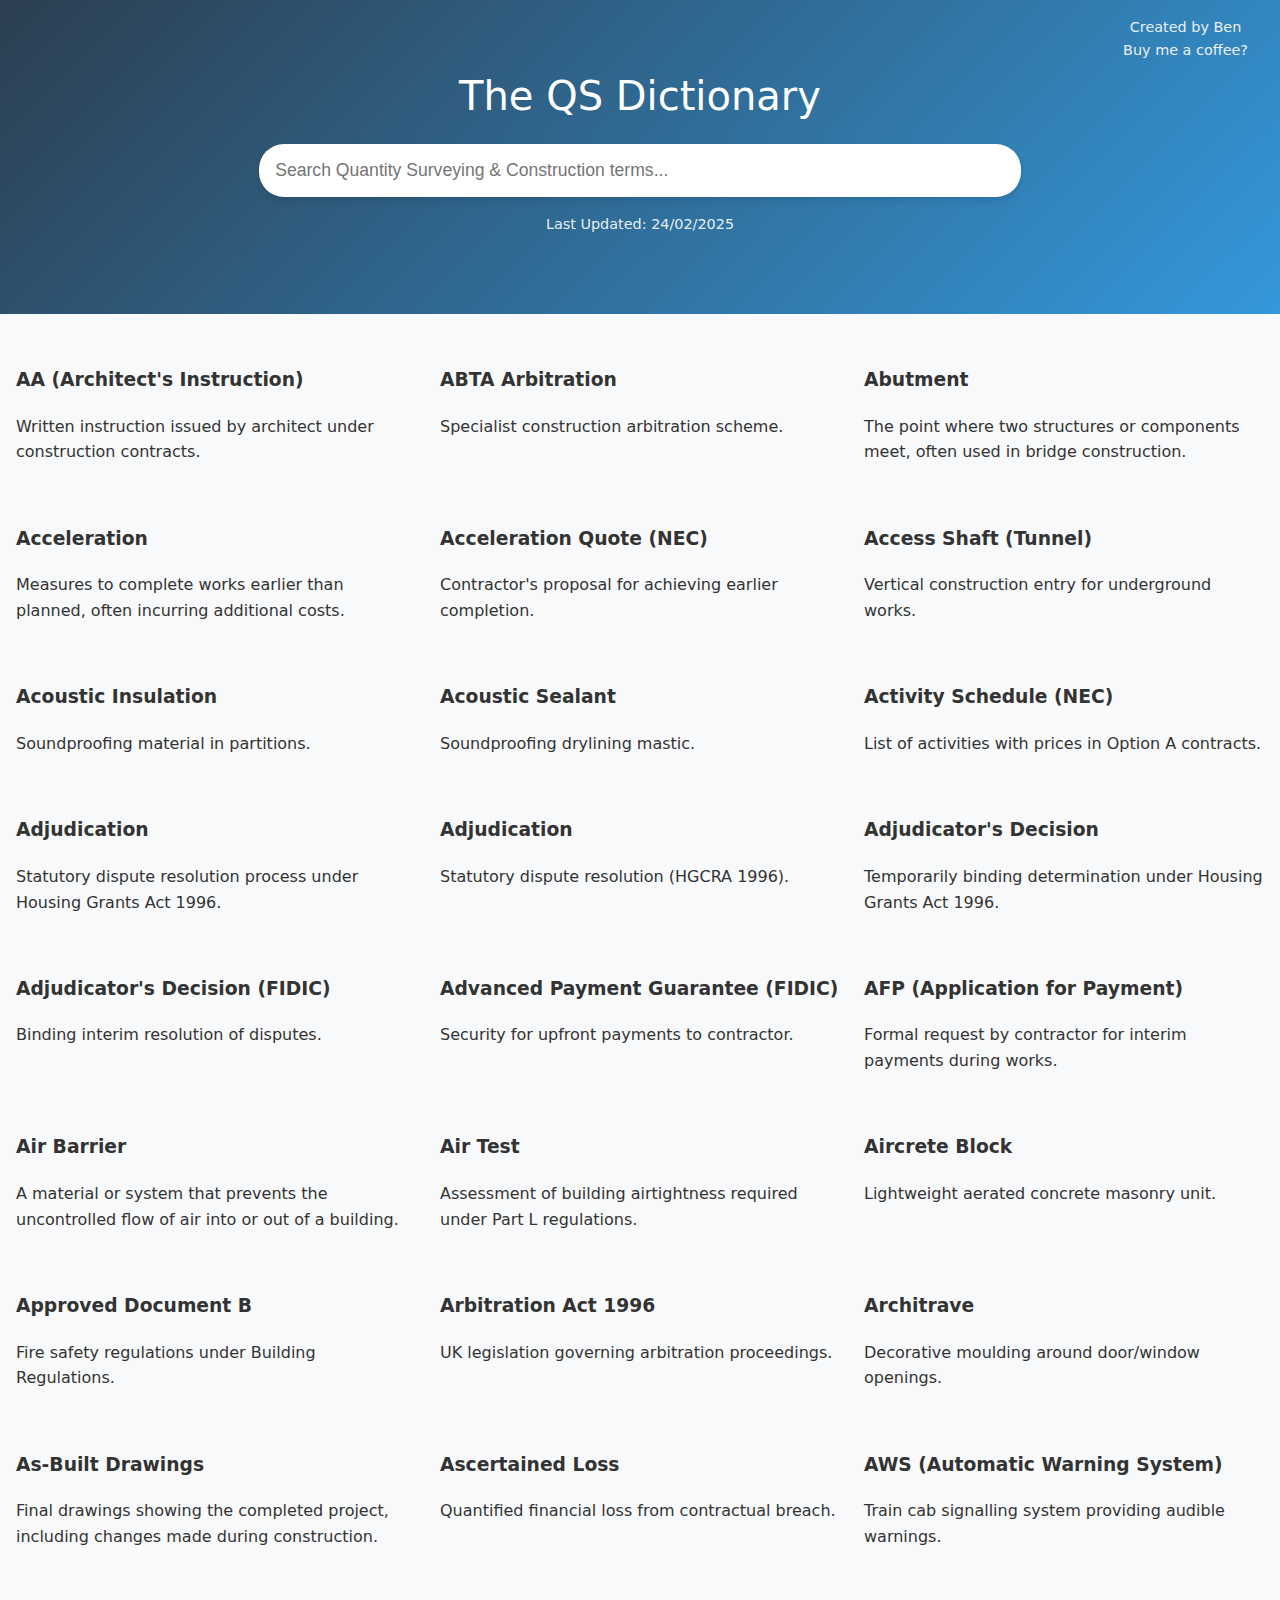
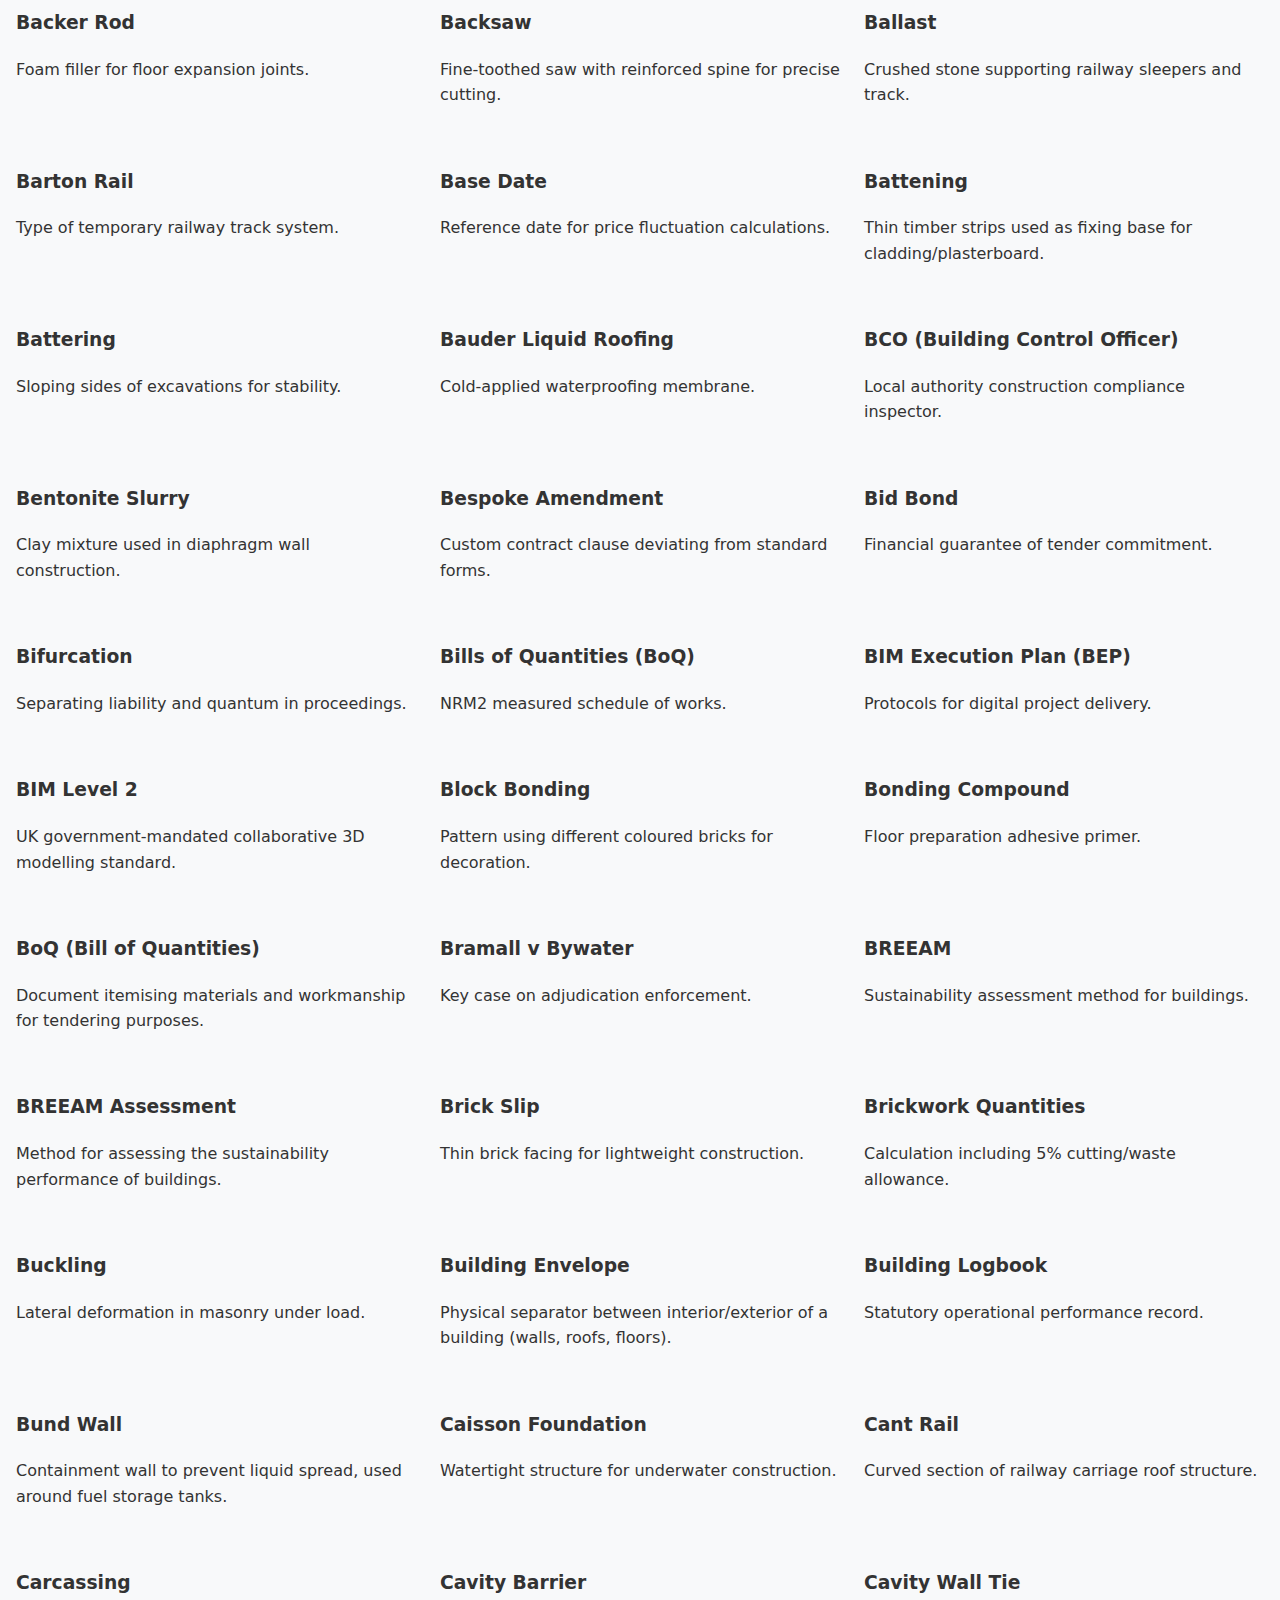
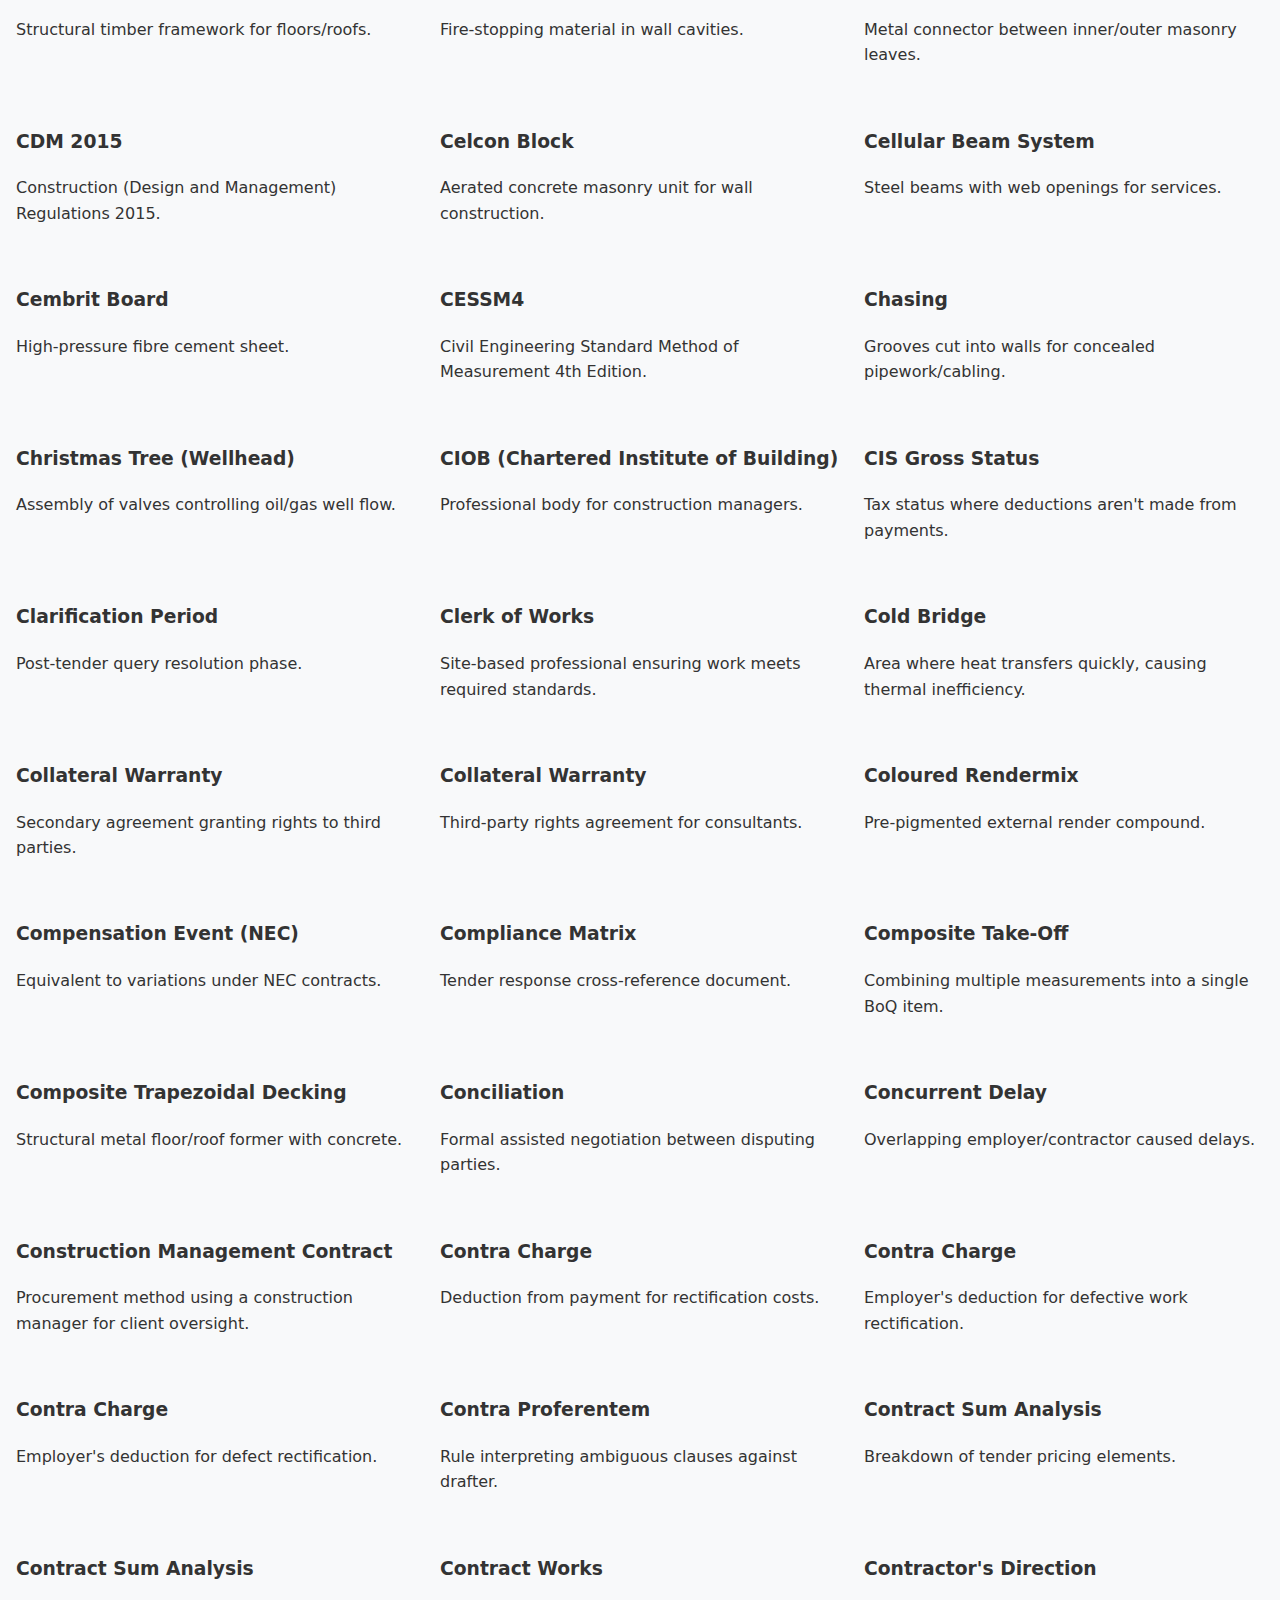
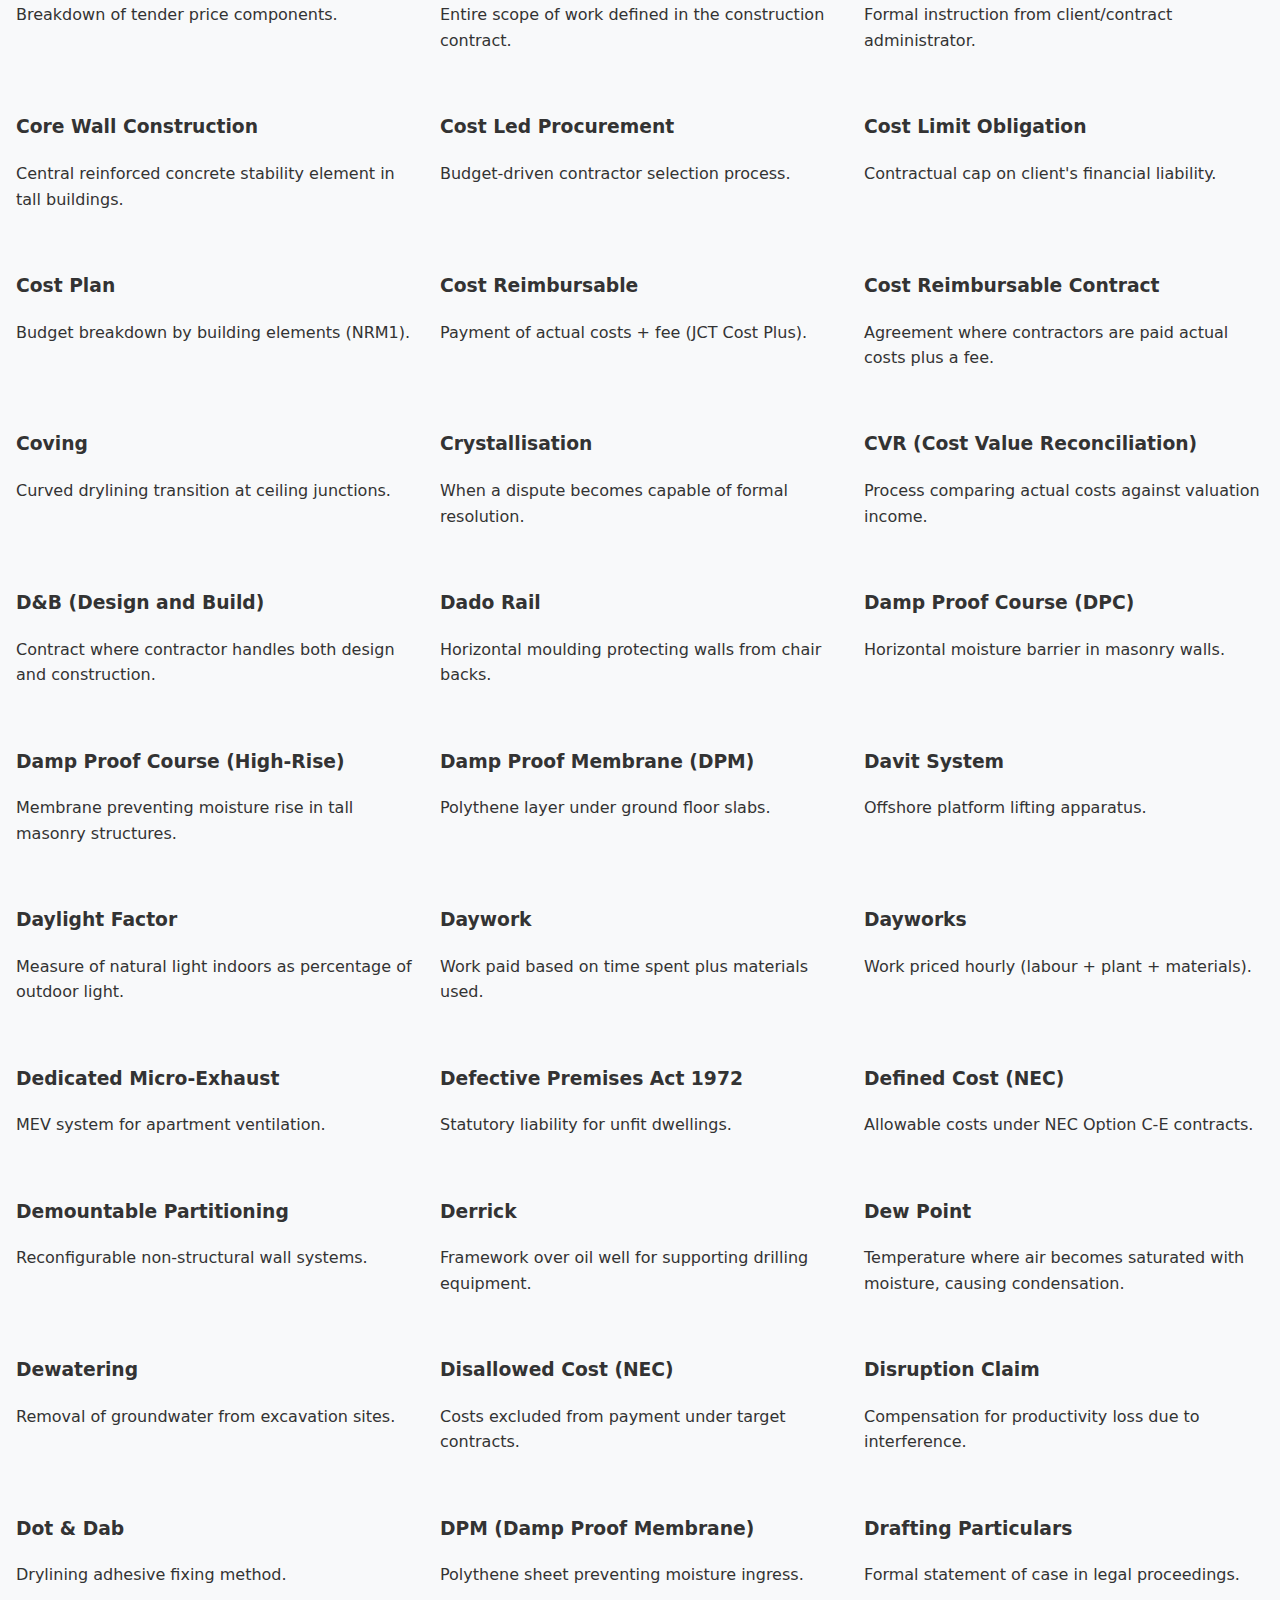
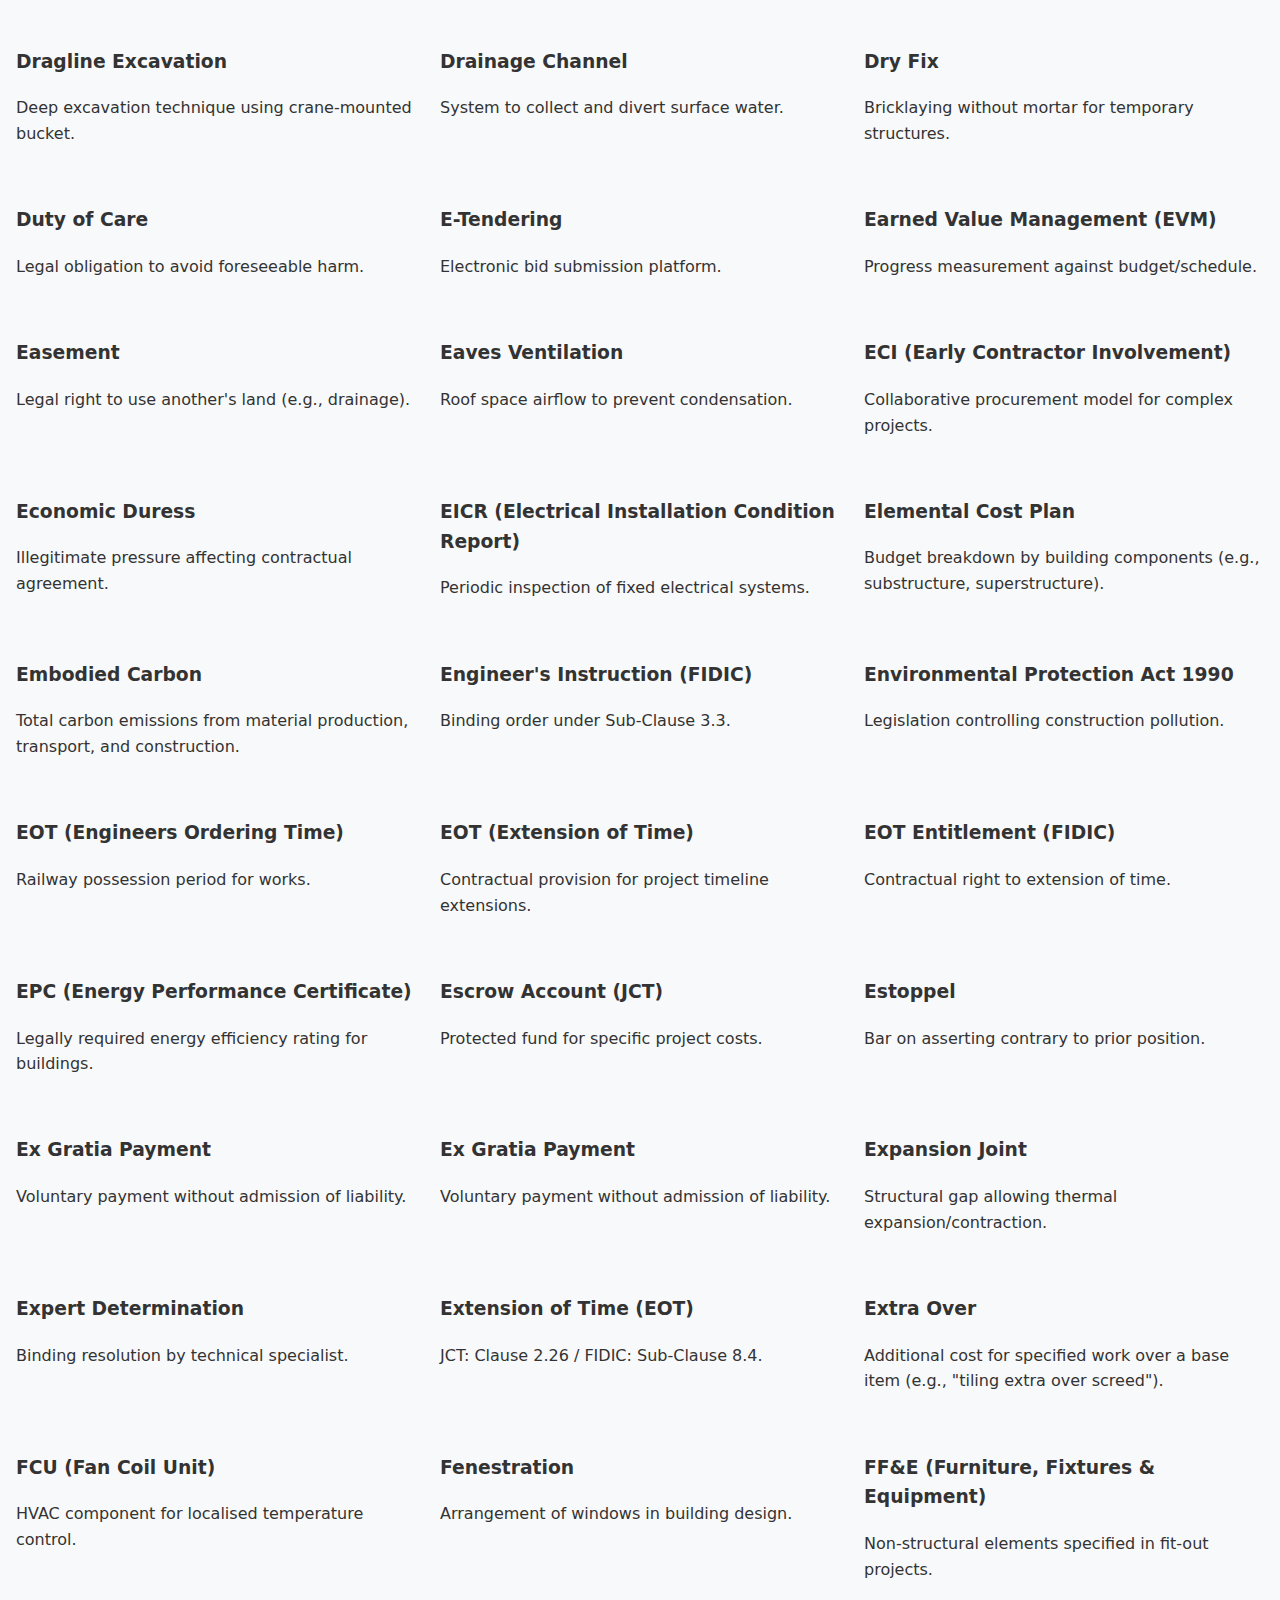
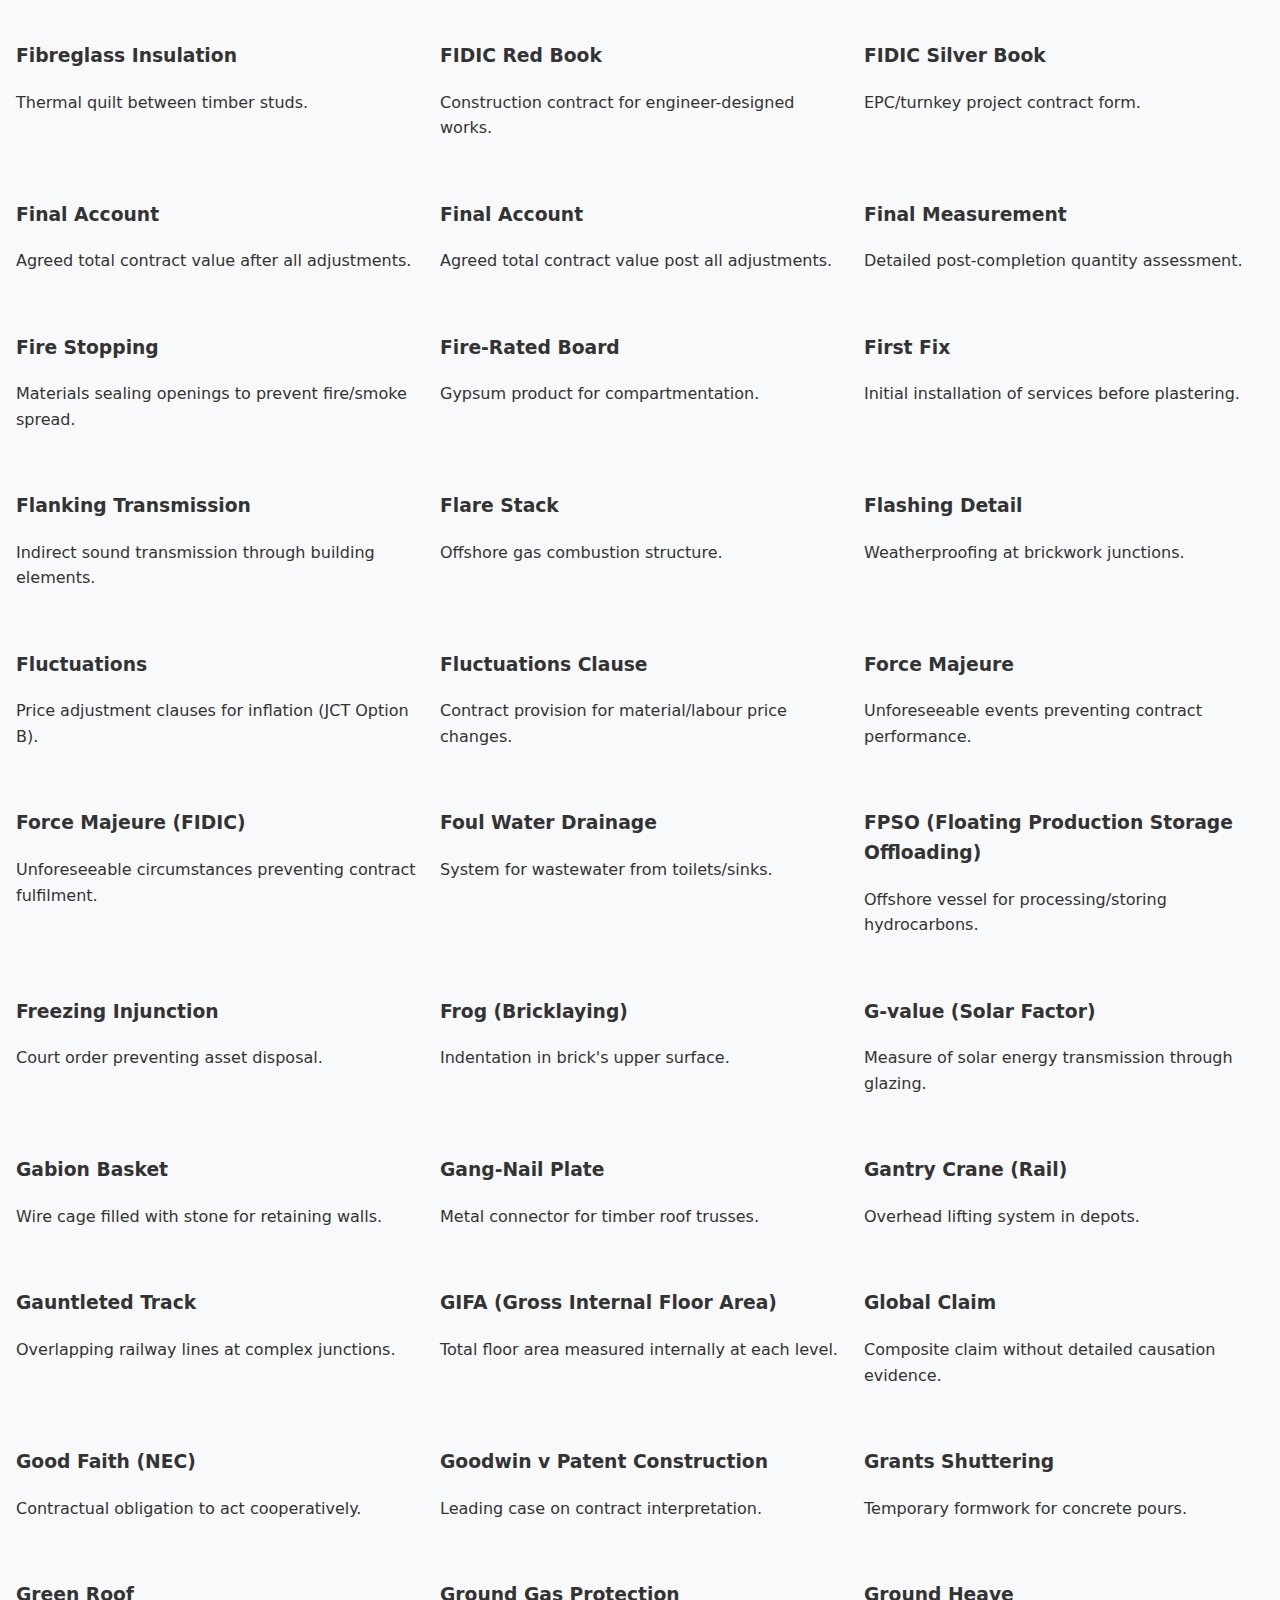
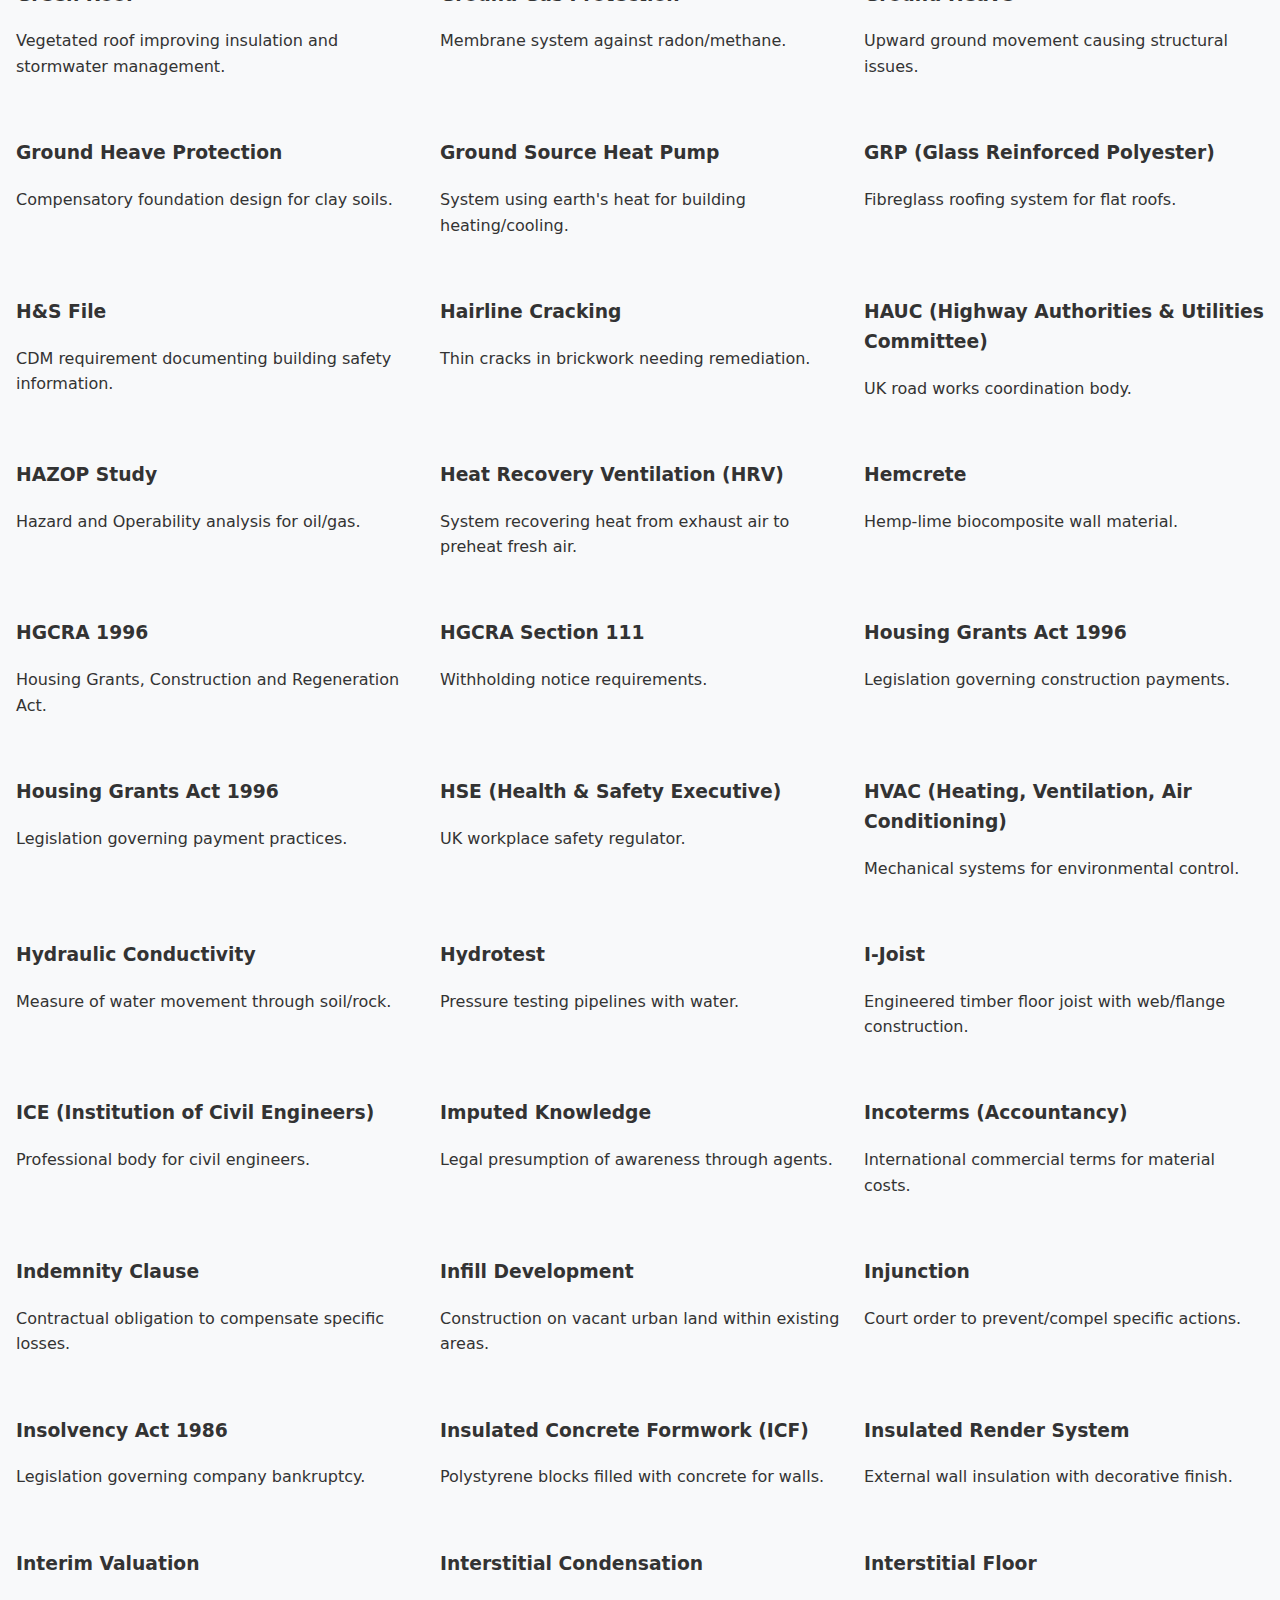
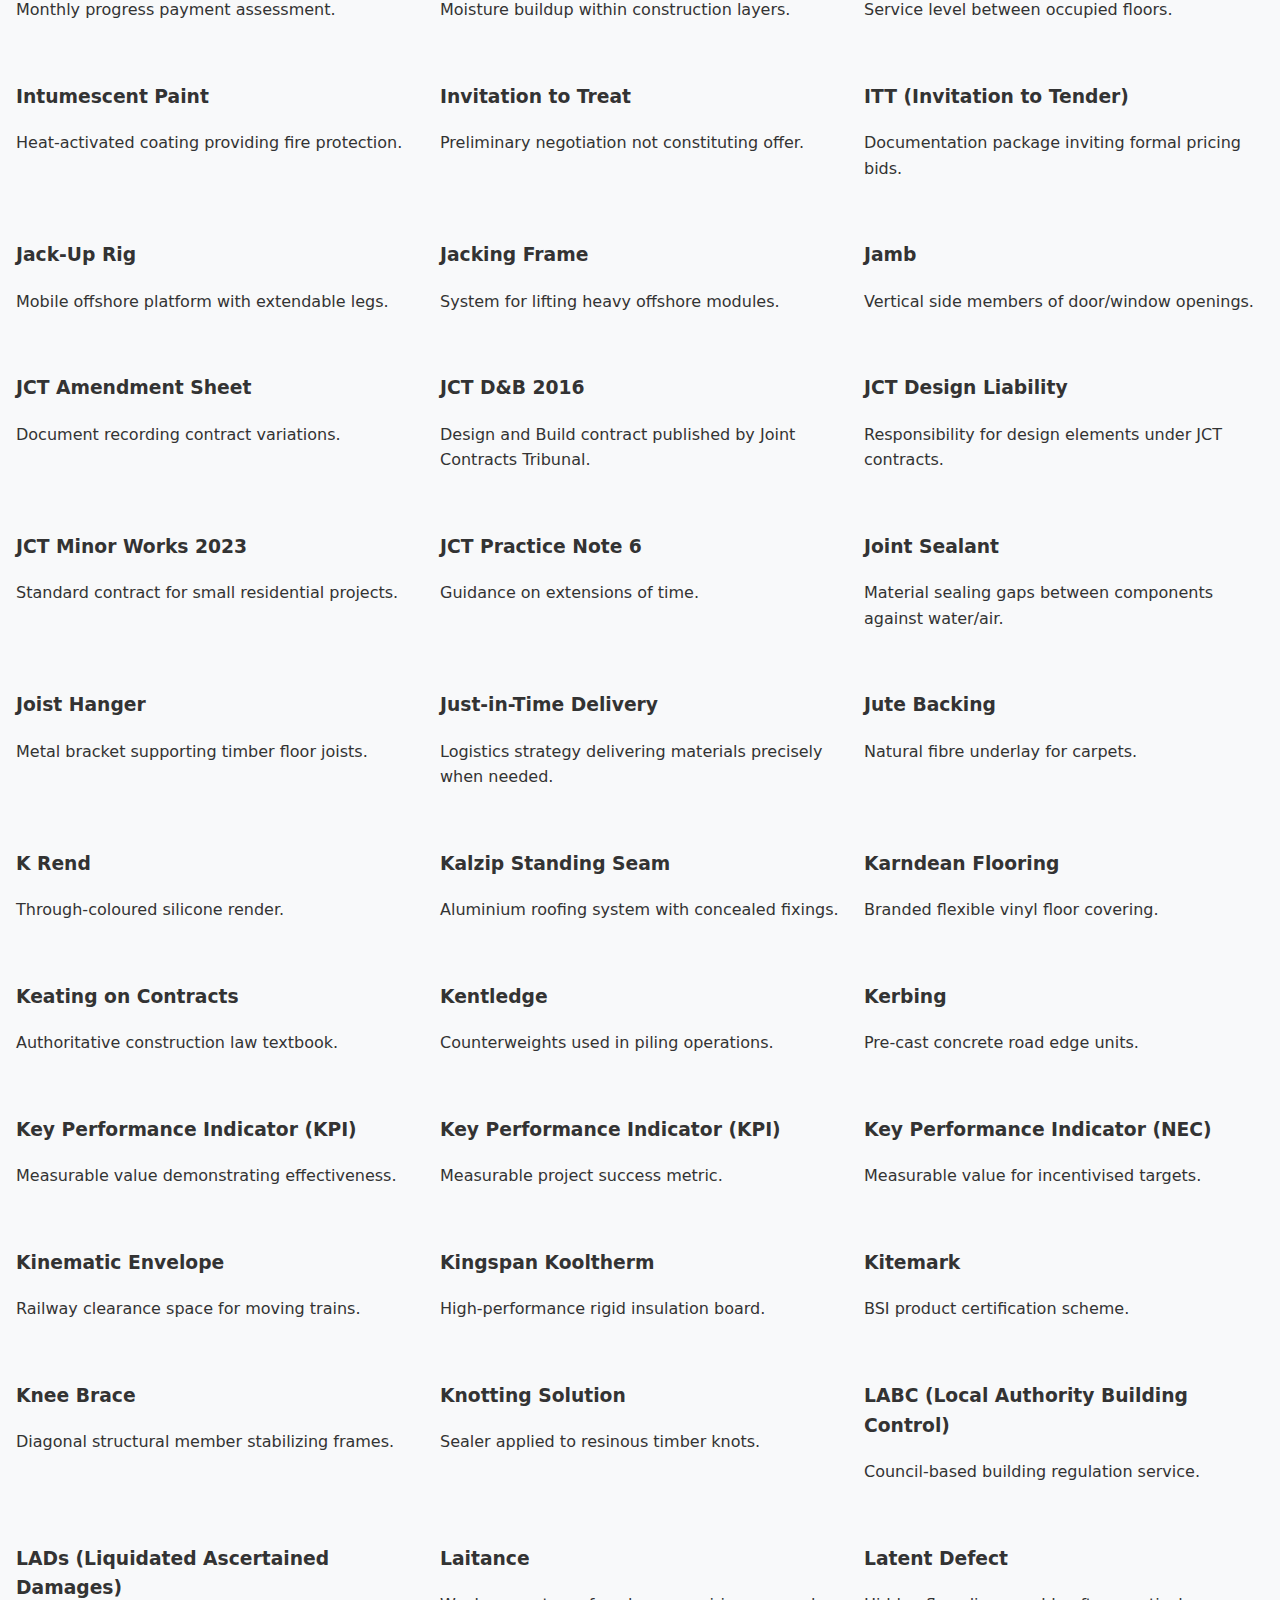
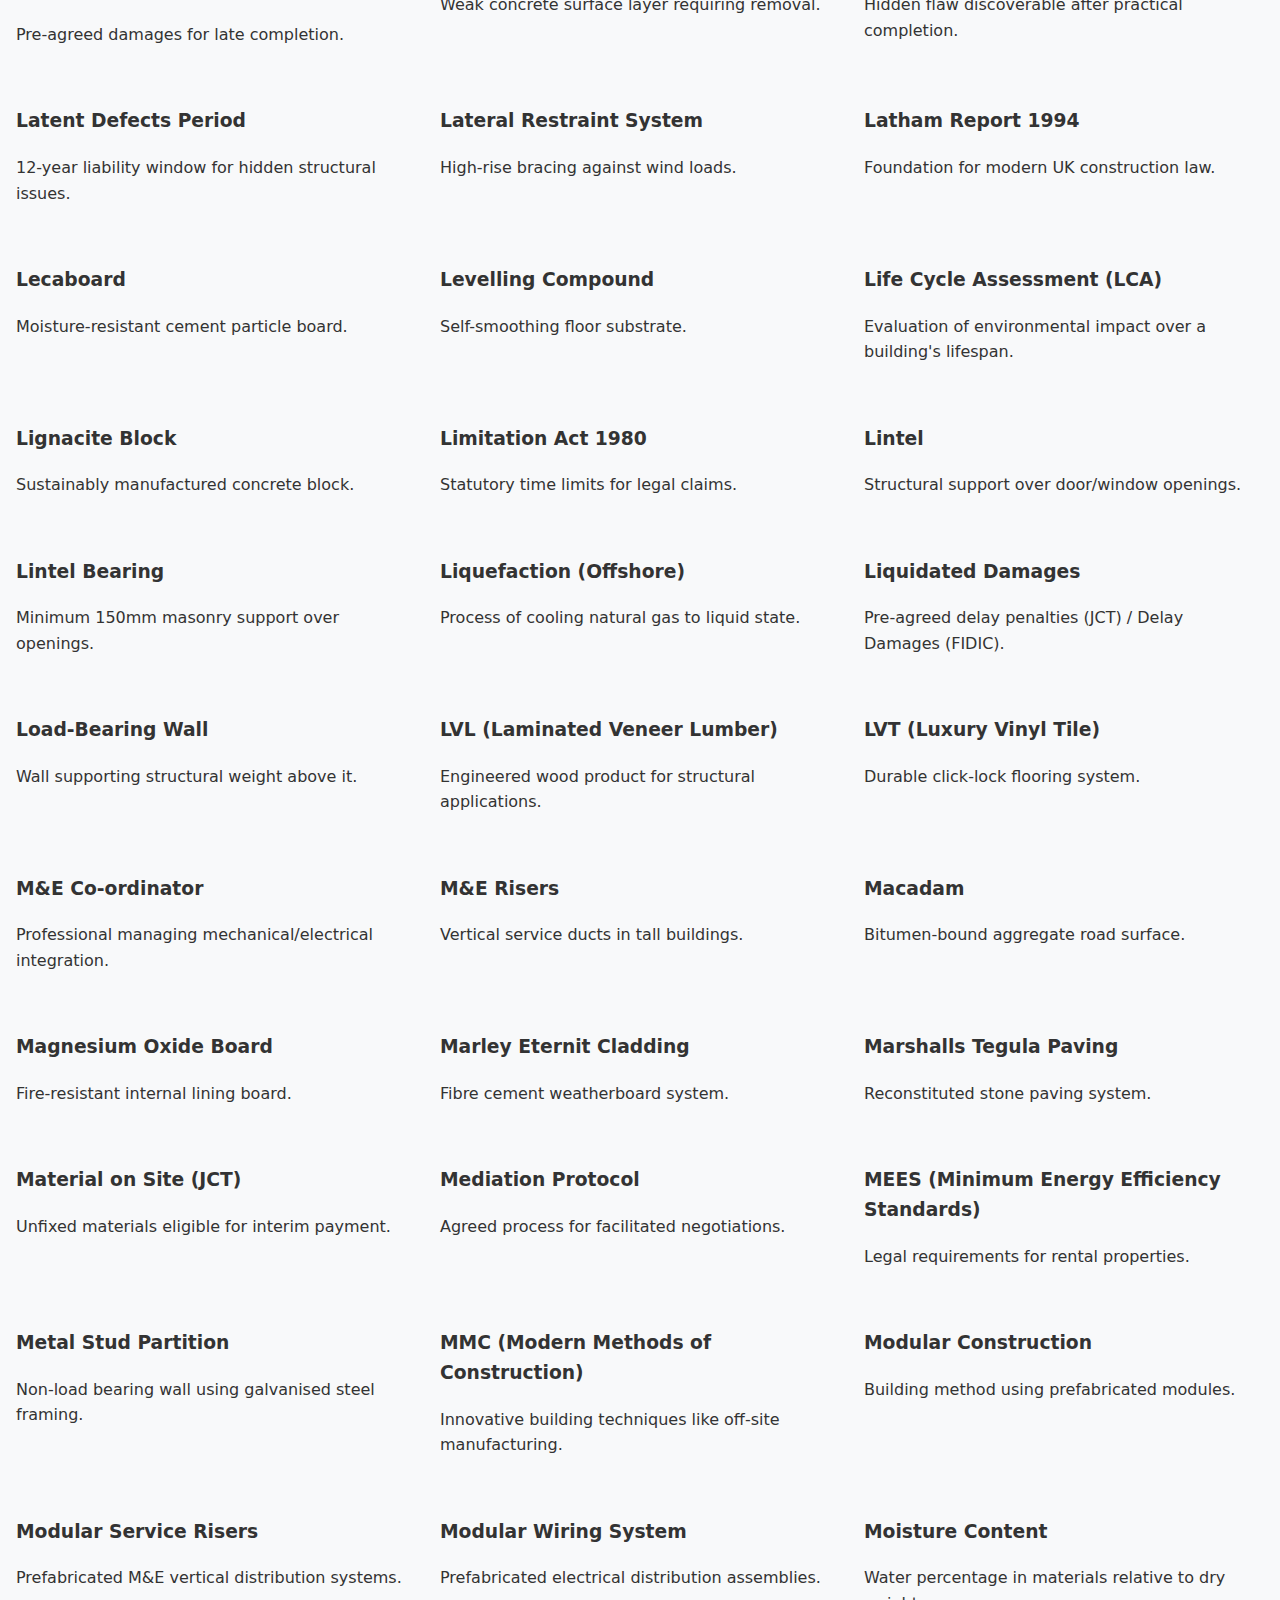
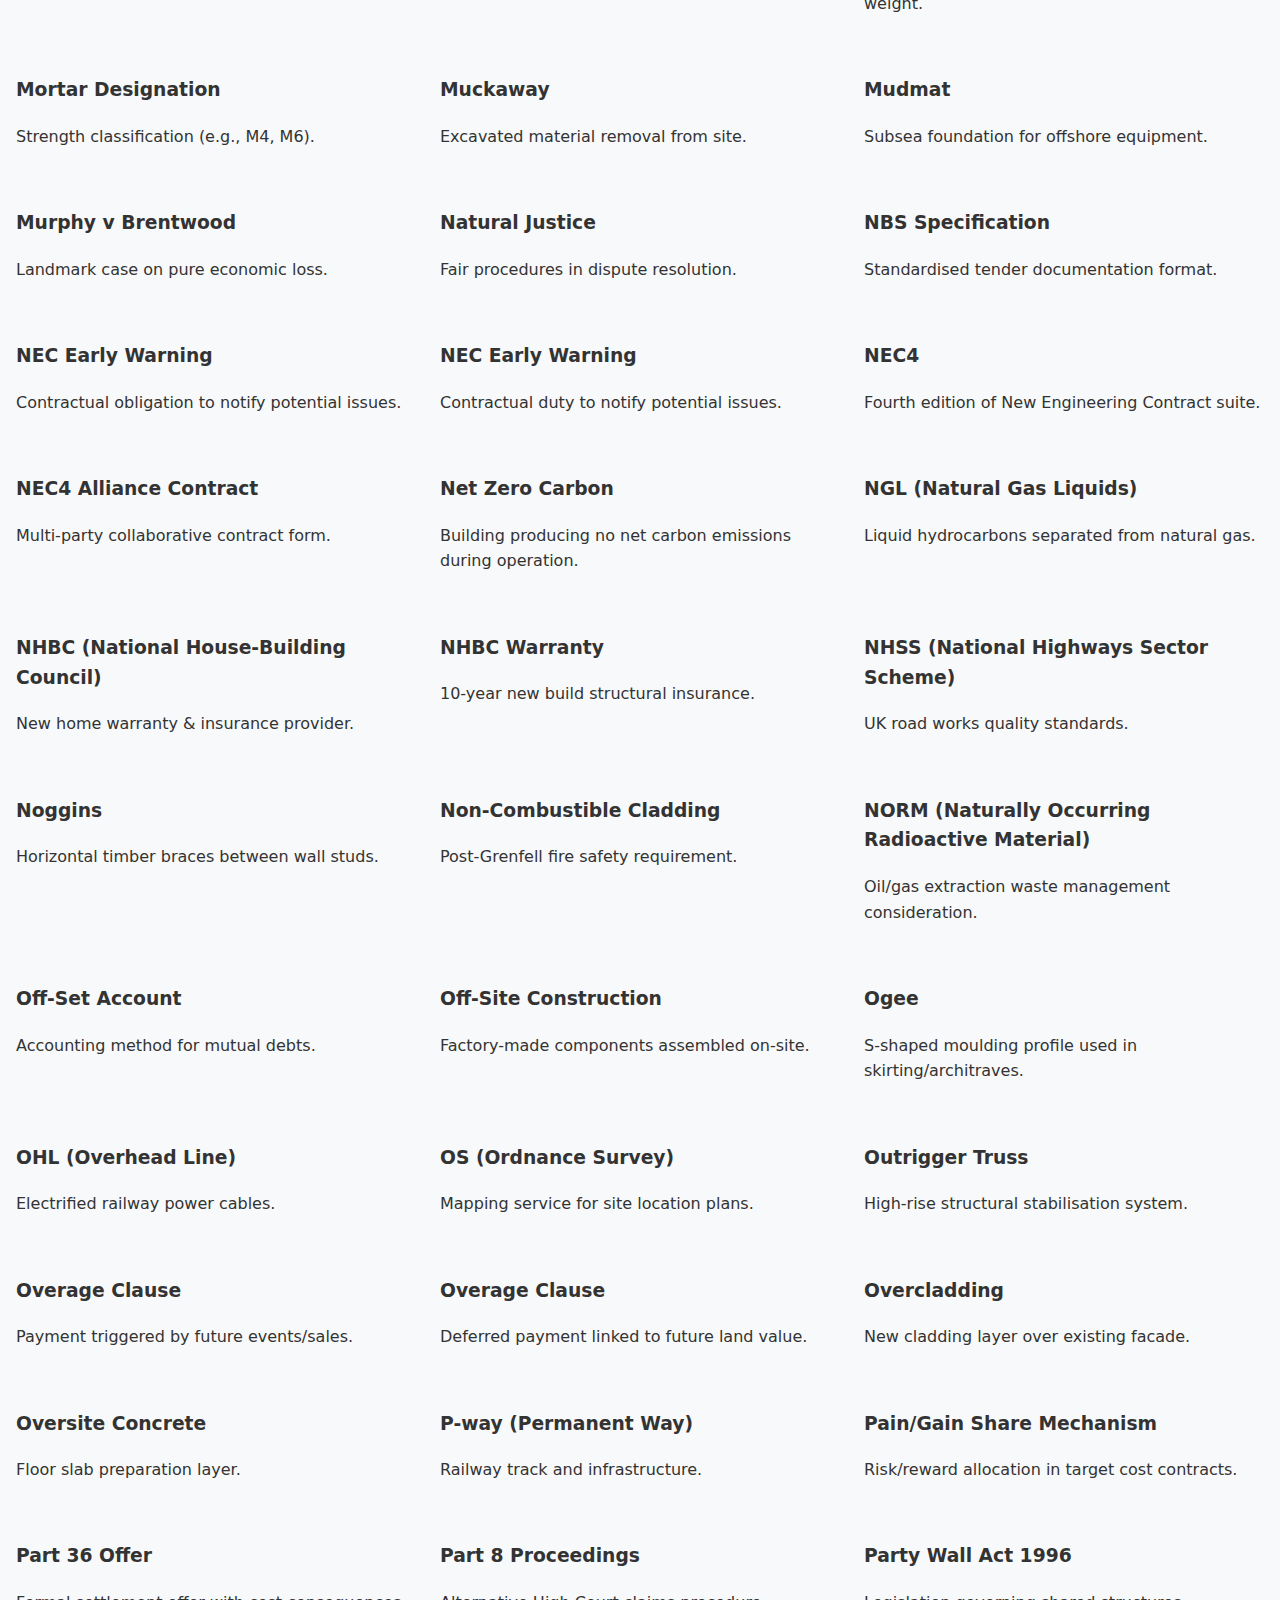
==== index.html @ 78de138d "Update index.html" ====
<!DOCTYPE html>
<html lang="en-GB">
<head>
    <meta charset="UTF-8">
    <meta name="viewport" content="width=device-width, initial-scale=1.0">
    <title>The QS Dictionary - Quantity Surveying & Construction Terms</title>
    <link rel="stylesheet" href="styles.css">
</head>
<body>
    <header>
        <h1>The QS Dictionary</h1>
        <input type="text" id="searchBox" placeholder="Search Quantity Surveying & Construction terms...">
        <p class="last-updated">Last Updated: 24/02/2025</p>
        <script data-goatcounter="https://191186.goatcounter.com/count" async src="//gc.zgo.at/count.js"></script>
        <div class="creator-note">
            Created by <a href="https://www.linkedin.com/in/bengoulding" target="_blank" rel="noopener">Ben</a><br>
            <a href="https://buymeacoffee.com/bengouldins" target="_blank" rel="noopener">Buy me a coffee?</a>
        </div>
    </header>

    <div id="terms"></div>
    <script>
        function sortTerms() {
            const grid = document.getElementById('dictionary');
            if (!grid) return;
            const terms = Array.from(grid.getElementsByClassName('term-card'));
            
            terms.sort((a, b) => {
                const aText = a.querySelector('.term').textContent.toLowerCase();
                const bText = b.querySelector('.term').textContent.toLowerCase();
                return aText.localeCompare(bText);
            });
            
            grid.innerHTML = '';
            terms.forEach(term => grid.appendChild(term));
        }

        function setupSearch() {
            document.getElementById('searchBox').addEventListener('input', function(e) {
                const searchTerm = e.target.value.toLowerCase();
                const terms = document.querySelectorAll('.term-card');

                terms.forEach(term => {
                    const text = term.textContent.toLowerCase();
                    term.style.display = text.includes(searchTerm) ? 'block' : 'none';
                });

                sortTerms();
            });
        }

        fetch('terms.html')
            .then(response => response.text())
            .then(data => {
                document.getElementById('terms').innerHTML = data;
                sortTerms();
                setupSearch();
            })
            .catch(error => console.error('Error loading terms:', error));
    </script>    
</body>
</html>
---- styles.css ----
:root {
            --primary: #2c3e50;
            --secondary: #3498db;
            --light: #ecf0f1;
        }

                .creator-note {
            position: absolute;
            top: 1rem;
            right: 2rem;
            color: rgba(255,255,255,0.9);
            font-size: 0.9rem;
            font-weight: 300;
        }
        
        .creator-note a {
            color: var(--light);
            text-decoration: none;
            transition: opacity 0.3s ease;
        }
        
        .creator-note a:hover {
            opacity: 0.8;
            text-decoration: underline;
        }

                .last-updated {
            text-align: center;
            color: rgba(255,255,255,0.9);
            font-size: 0.9rem;
            font-weight: 300;
            margin-top: 1rem;
        }
        
        /* Add position: relative to the header */
        header {
            position: relative;
            /* existing styles remain */
        }
        
        /* Optional: Mobile adjustment */
        @media (max-width: 768px) {
            .creator-note {
                right: 1rem;
                font-size: 0.8rem;
                top: 0.5rem;
            }
        }

        body {
            font-family: 'Segoe UI', system-ui, sans-serif;
            line-height: 1.6;
            margin: 0;
            padding: 0;
            background-color: #f8f9fa;
            color: #333;
        }

        .container {
            max-width: 1200px;
            margin: 0 auto;
            padding: 2rem;
        }

        header {
            background: linear-gradient(135deg, var(--primary), var(--secondary));
            color: white;
            padding: 4rem 2rem;
            margin-bottom: 2rem;
            text-align: center;
        }

        h1 {
            font-weight: 300;
            font-size: 2.5rem;
            margin: 0 0 1rem 0;
        }

        #searchBox {
            width: 60%;
            padding: 1rem;
            border: none;
            border-radius: 25px;
            box-shadow: 0 4px 6px rgba(0,0,0,0.1);
            font-size: 1.1rem;
            margin: 0 auto;
            display: block;
        }

        .dictionary-grid {
            display: grid;
            grid-template-columns: repeat(auto-fill, minmax(300px, 1fr));
            gap: 1.5rem;
            margin-top: 2rem;
            padding-left: 1rem;
            padding-right: 1rem;
        }

            @media (max-width: 768px) {
                .dictionary-grid {
                    padding-left: 0.5rem;
                    padding-right: 0.5rem;
                }

        .term-card {
            background: white;
            border-radius: 10px;
            padding: 1.5rem;
            box-shadow: 0 2px 4px rgba(0,0,0,0.05);
            transition: transform 0.2s;
        }

        .term-card:hover {
            transform: translateY(-3px);
        }

        .term {
            color: var(--secondary);
            font-weight: 600;
            margin: 0 0 0.5rem 0;
        }

        .definition {
            font-size: 0.95rem;
            color: #666;
            margin: 0;
        }

        @media (max-width: 768px) {
            #searchBox {
                width: 90%;
            }
            
            .container {
                padding: 1rem;
            }
        }
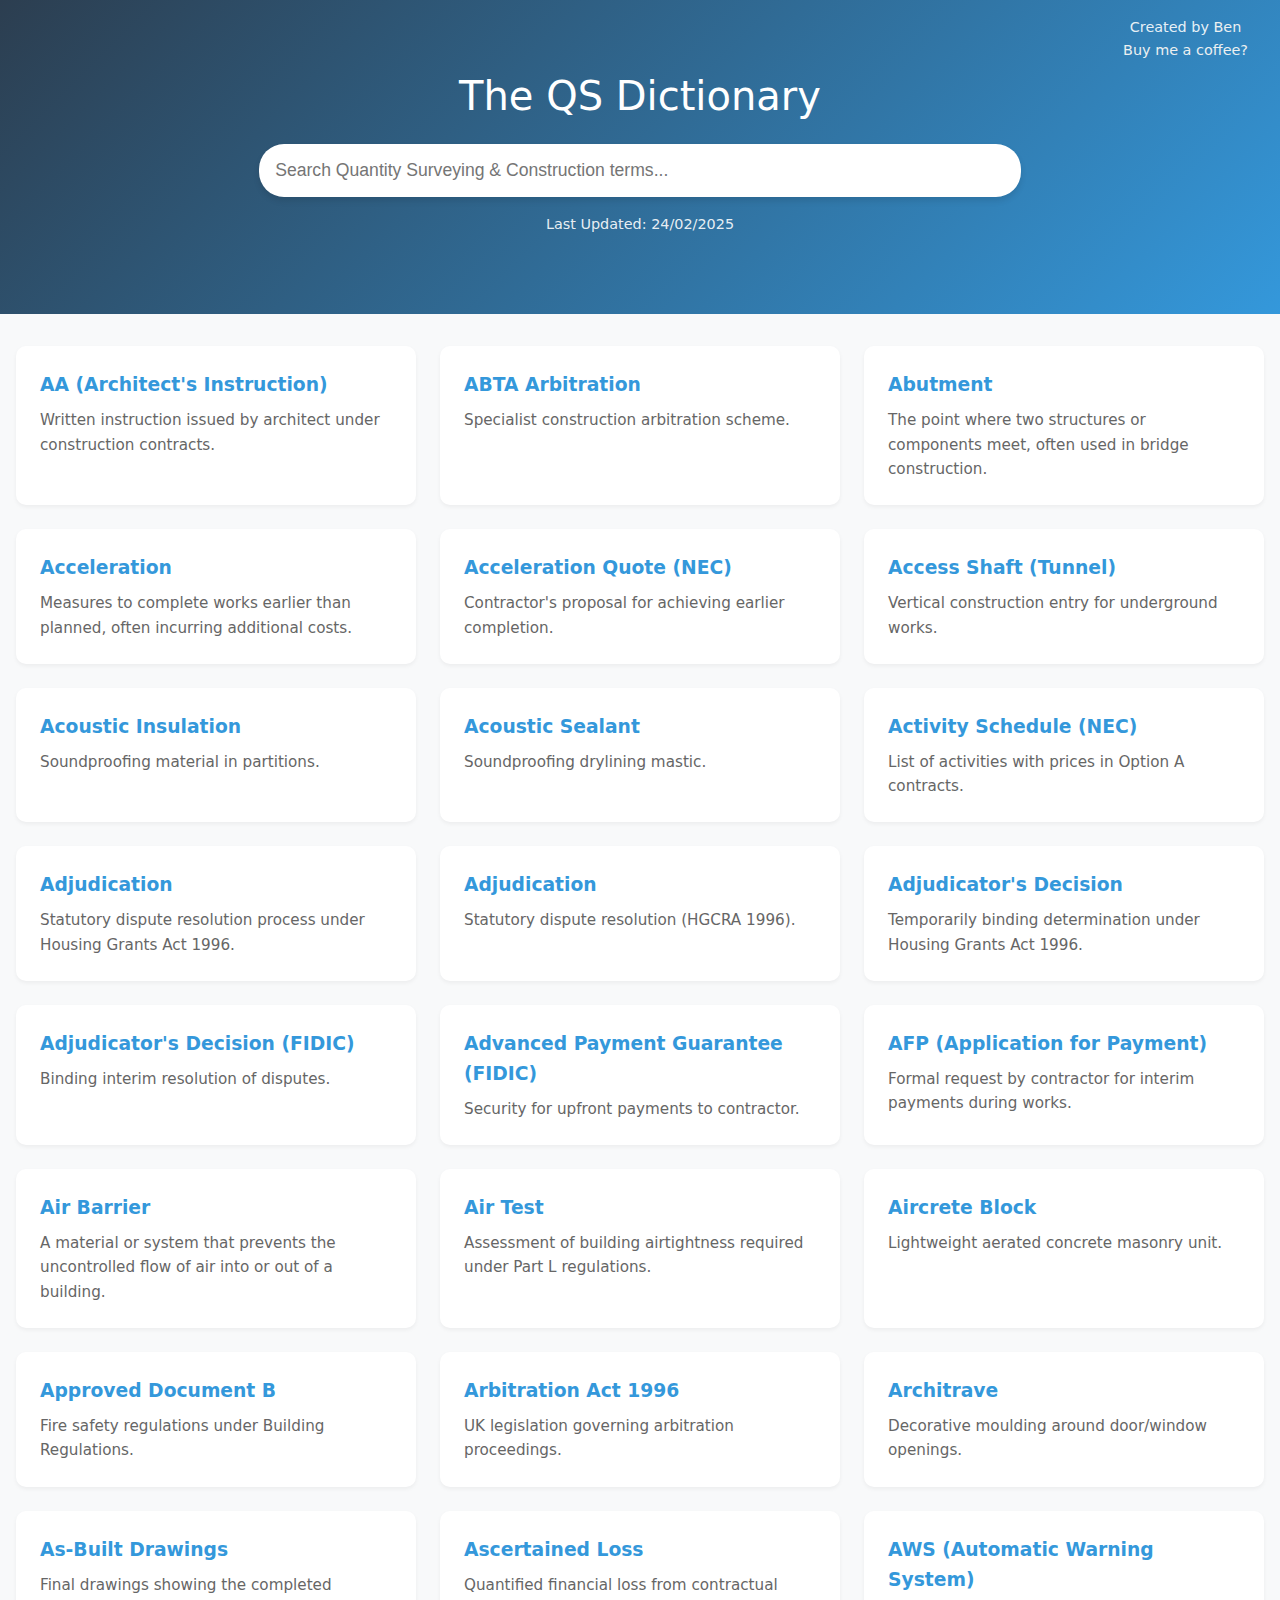
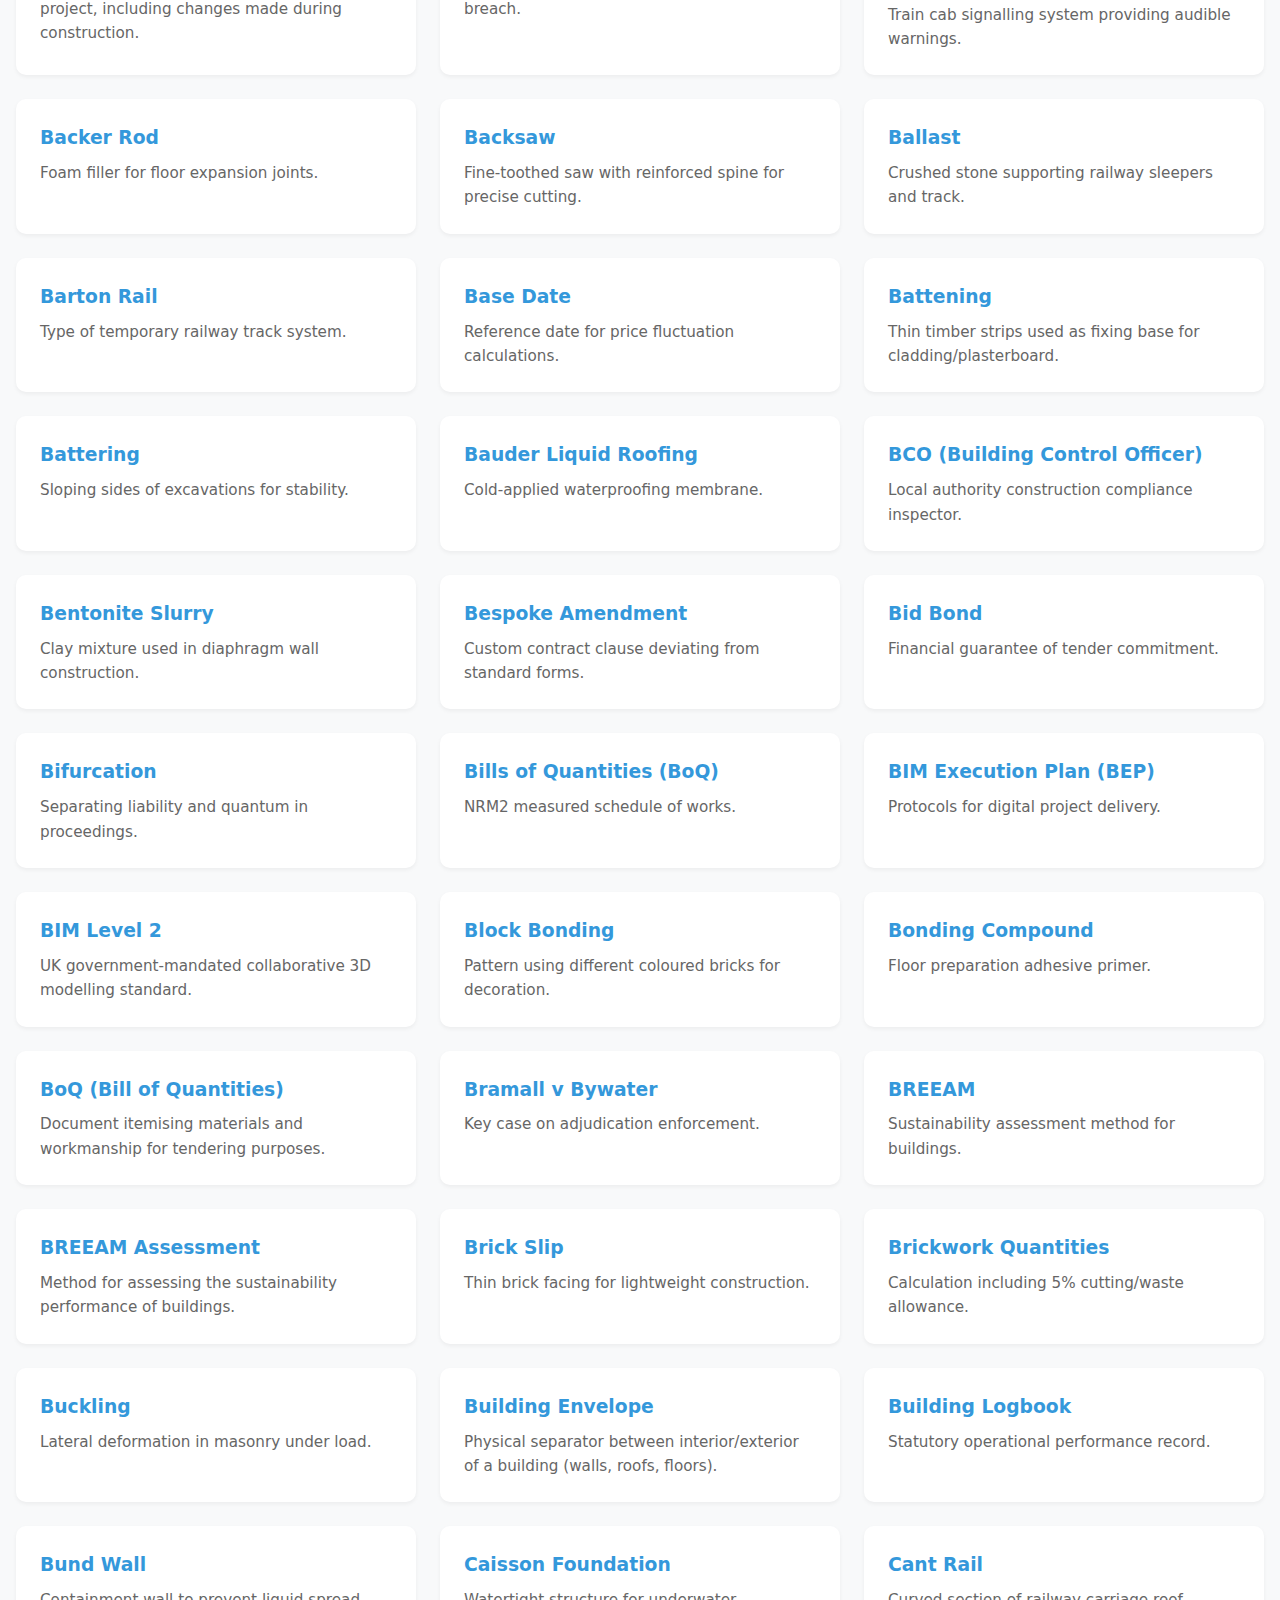
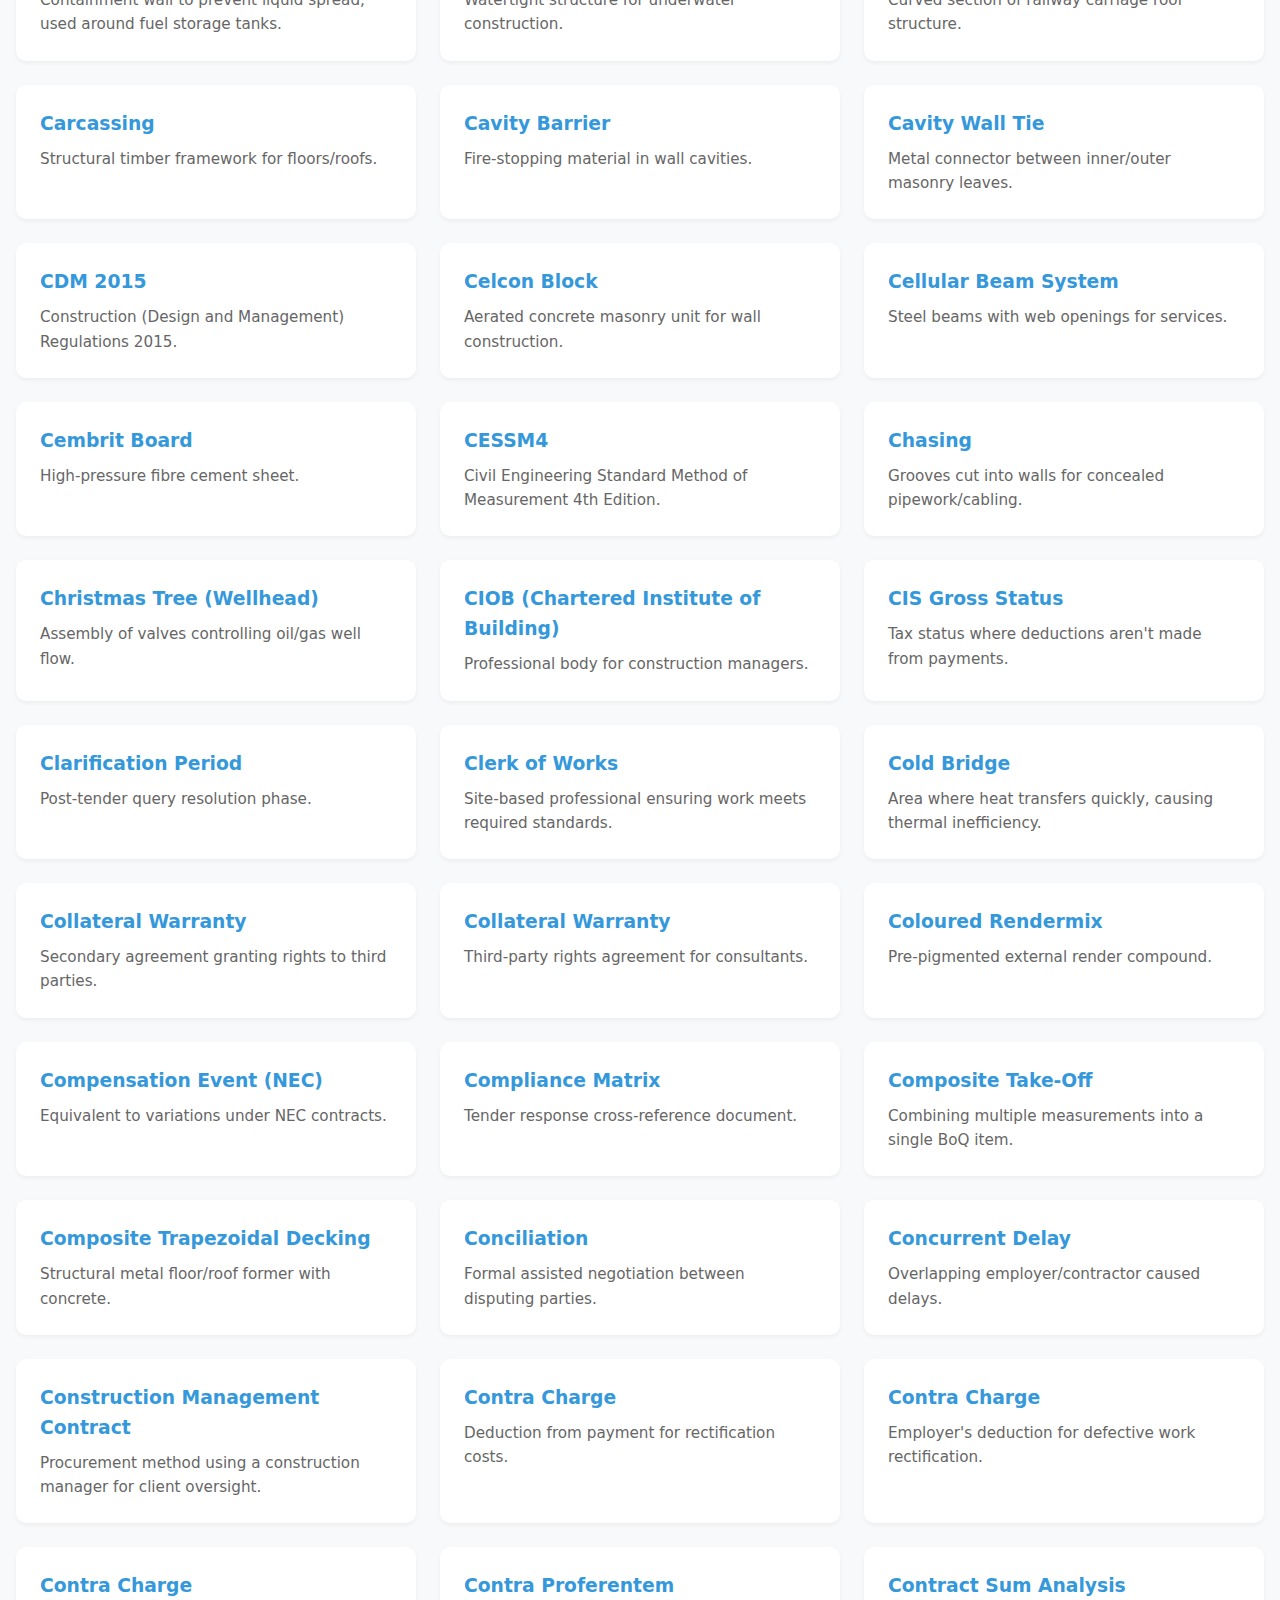
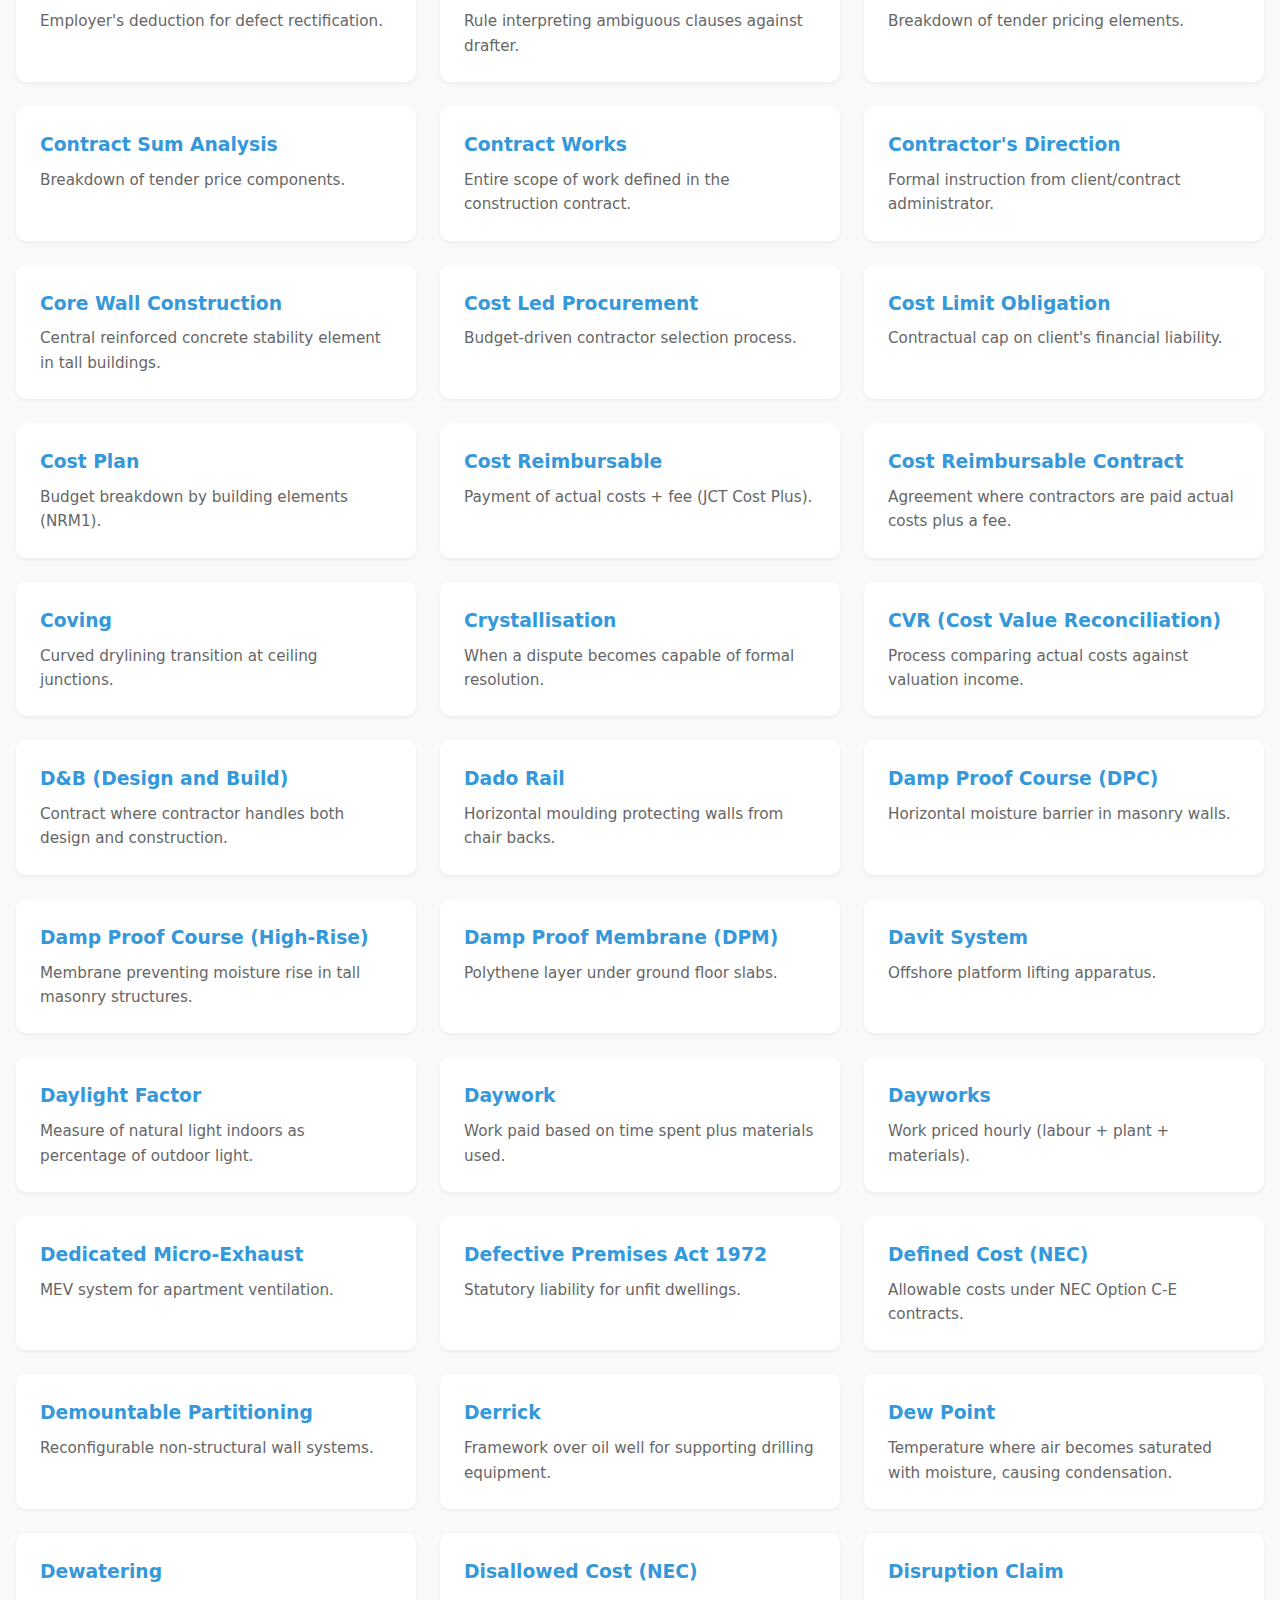
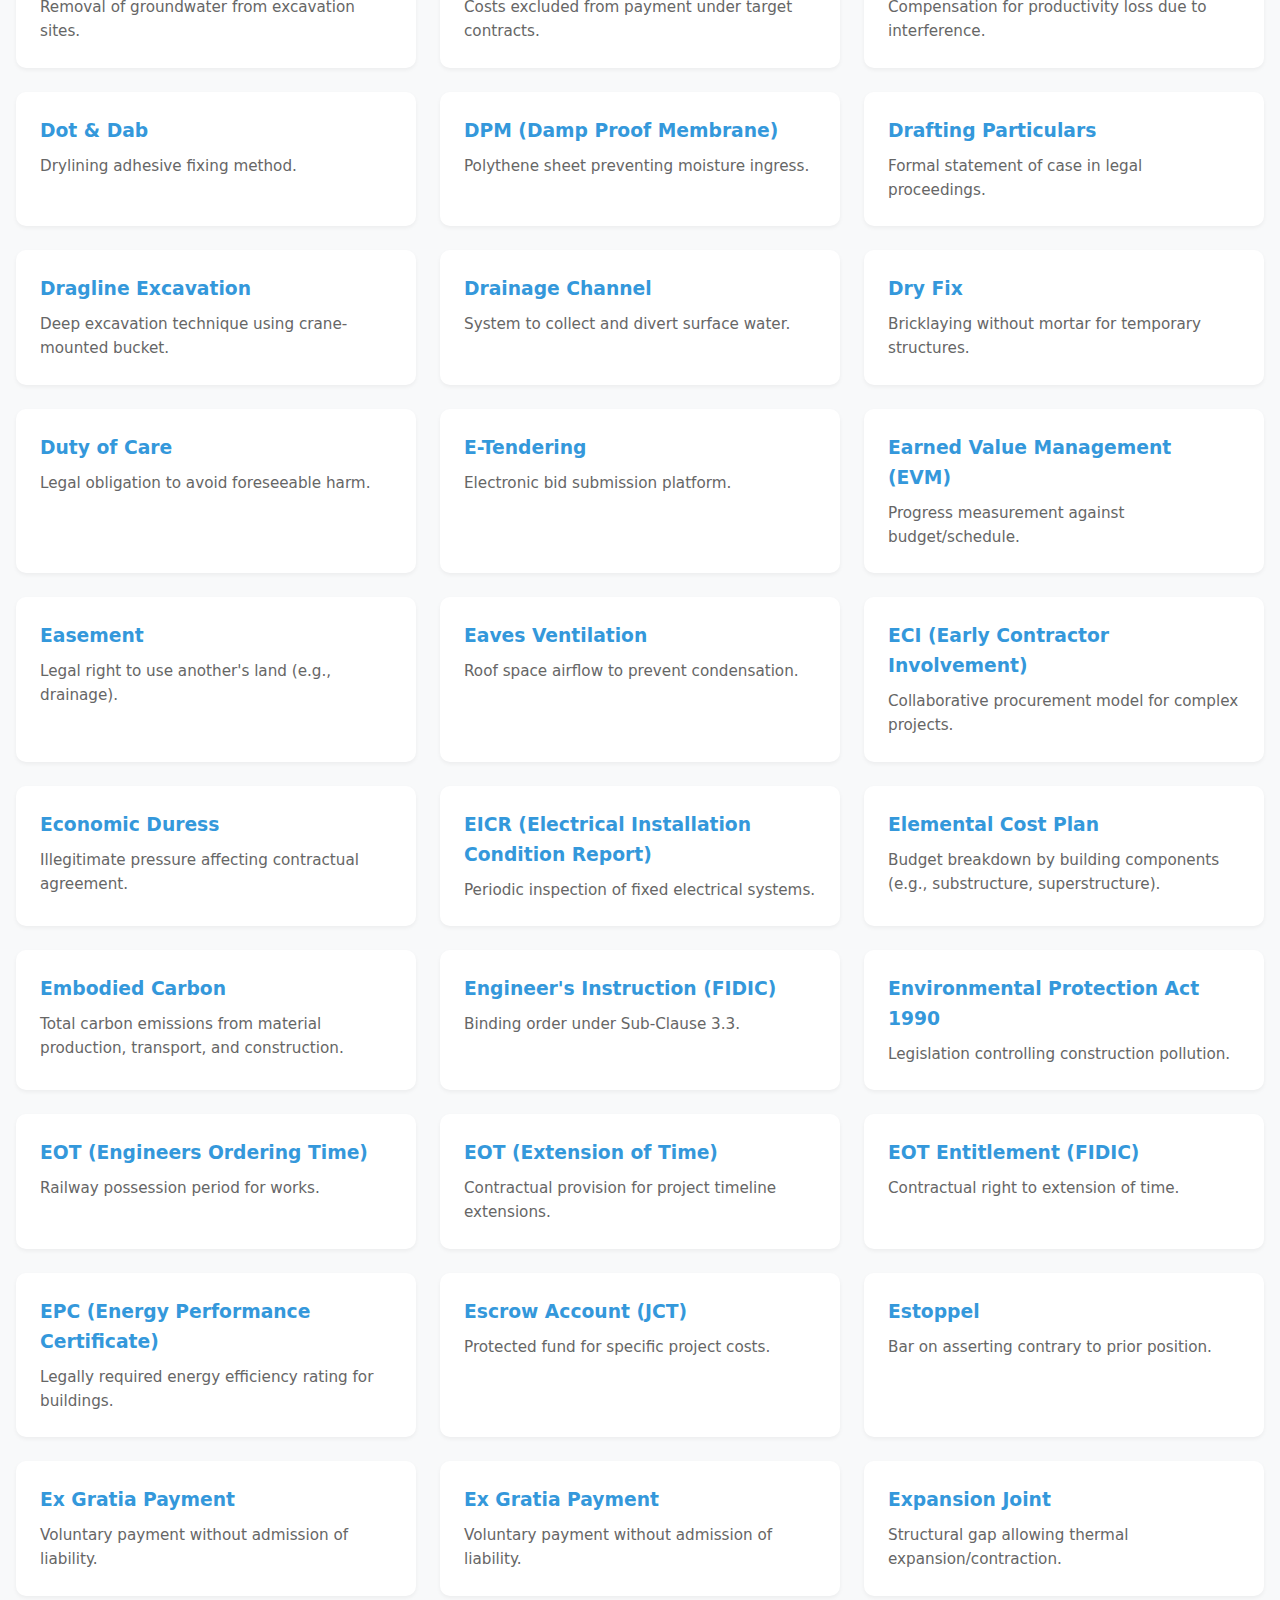
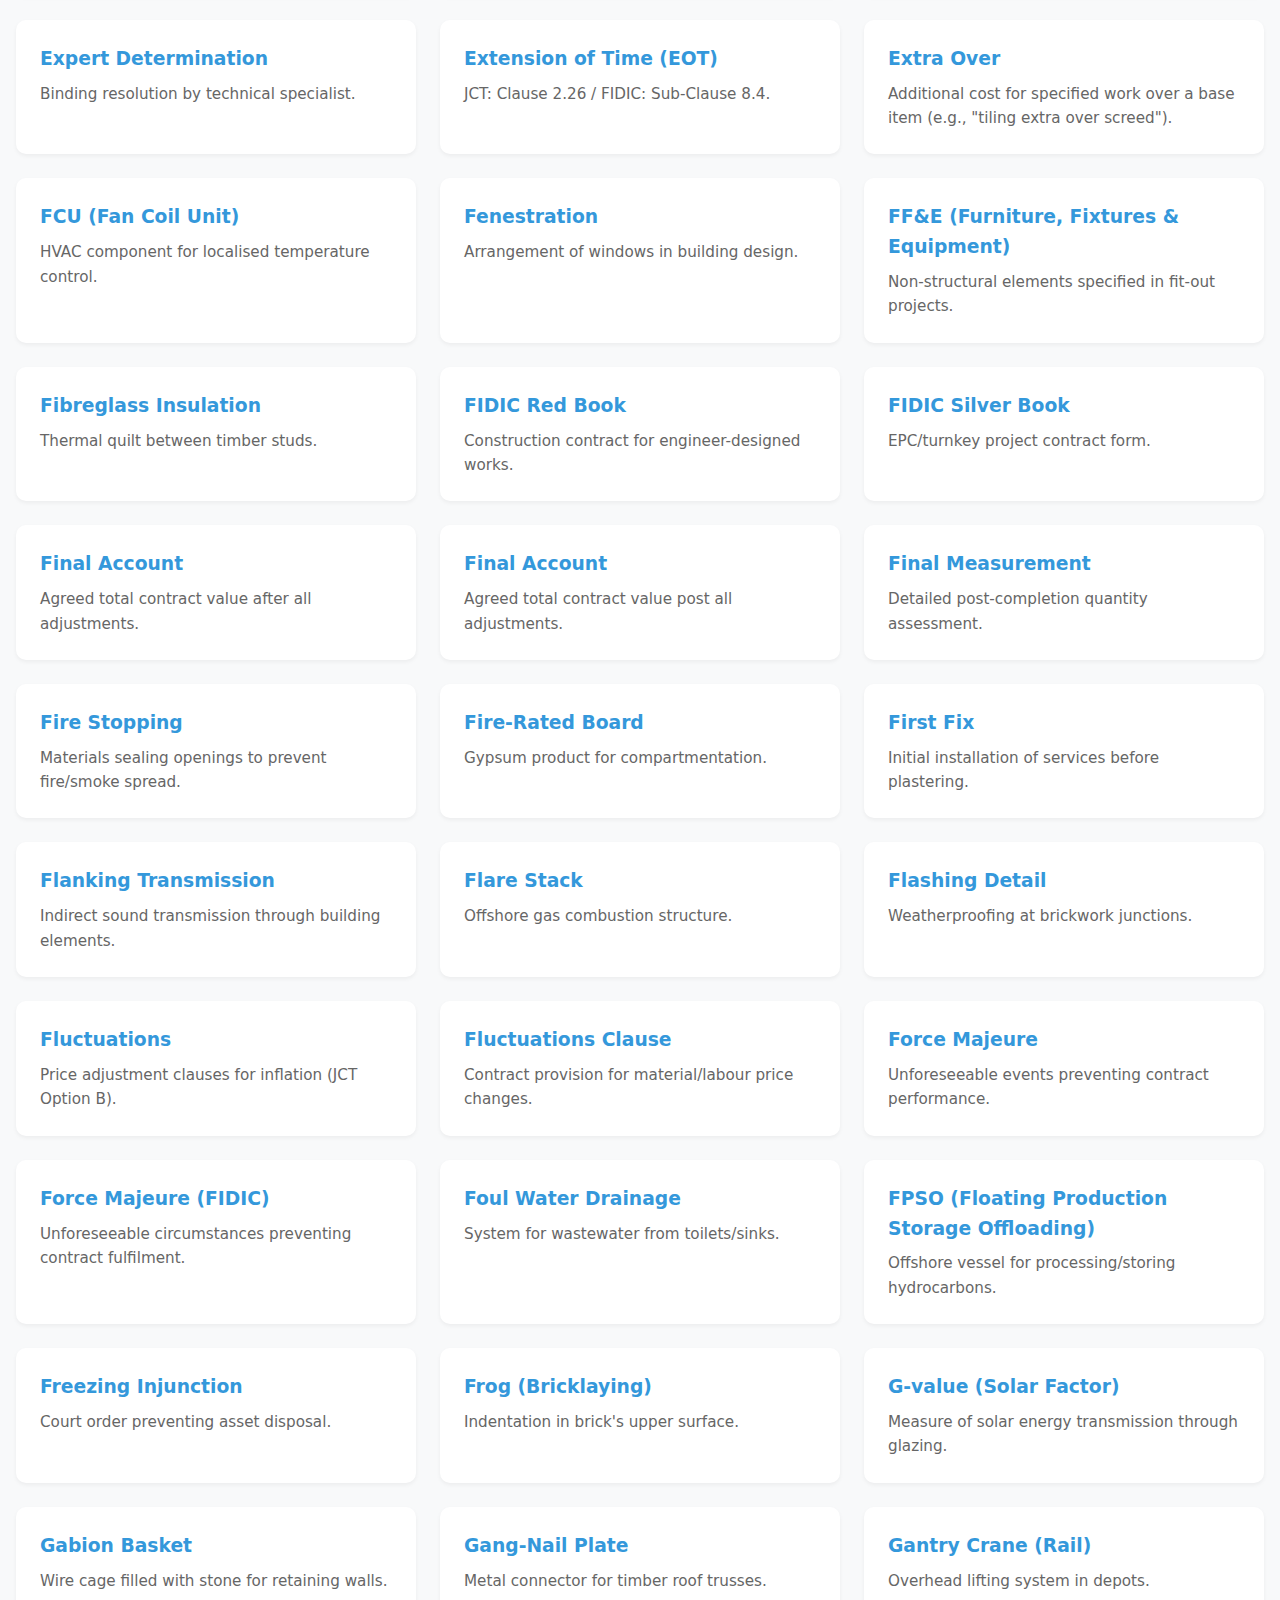
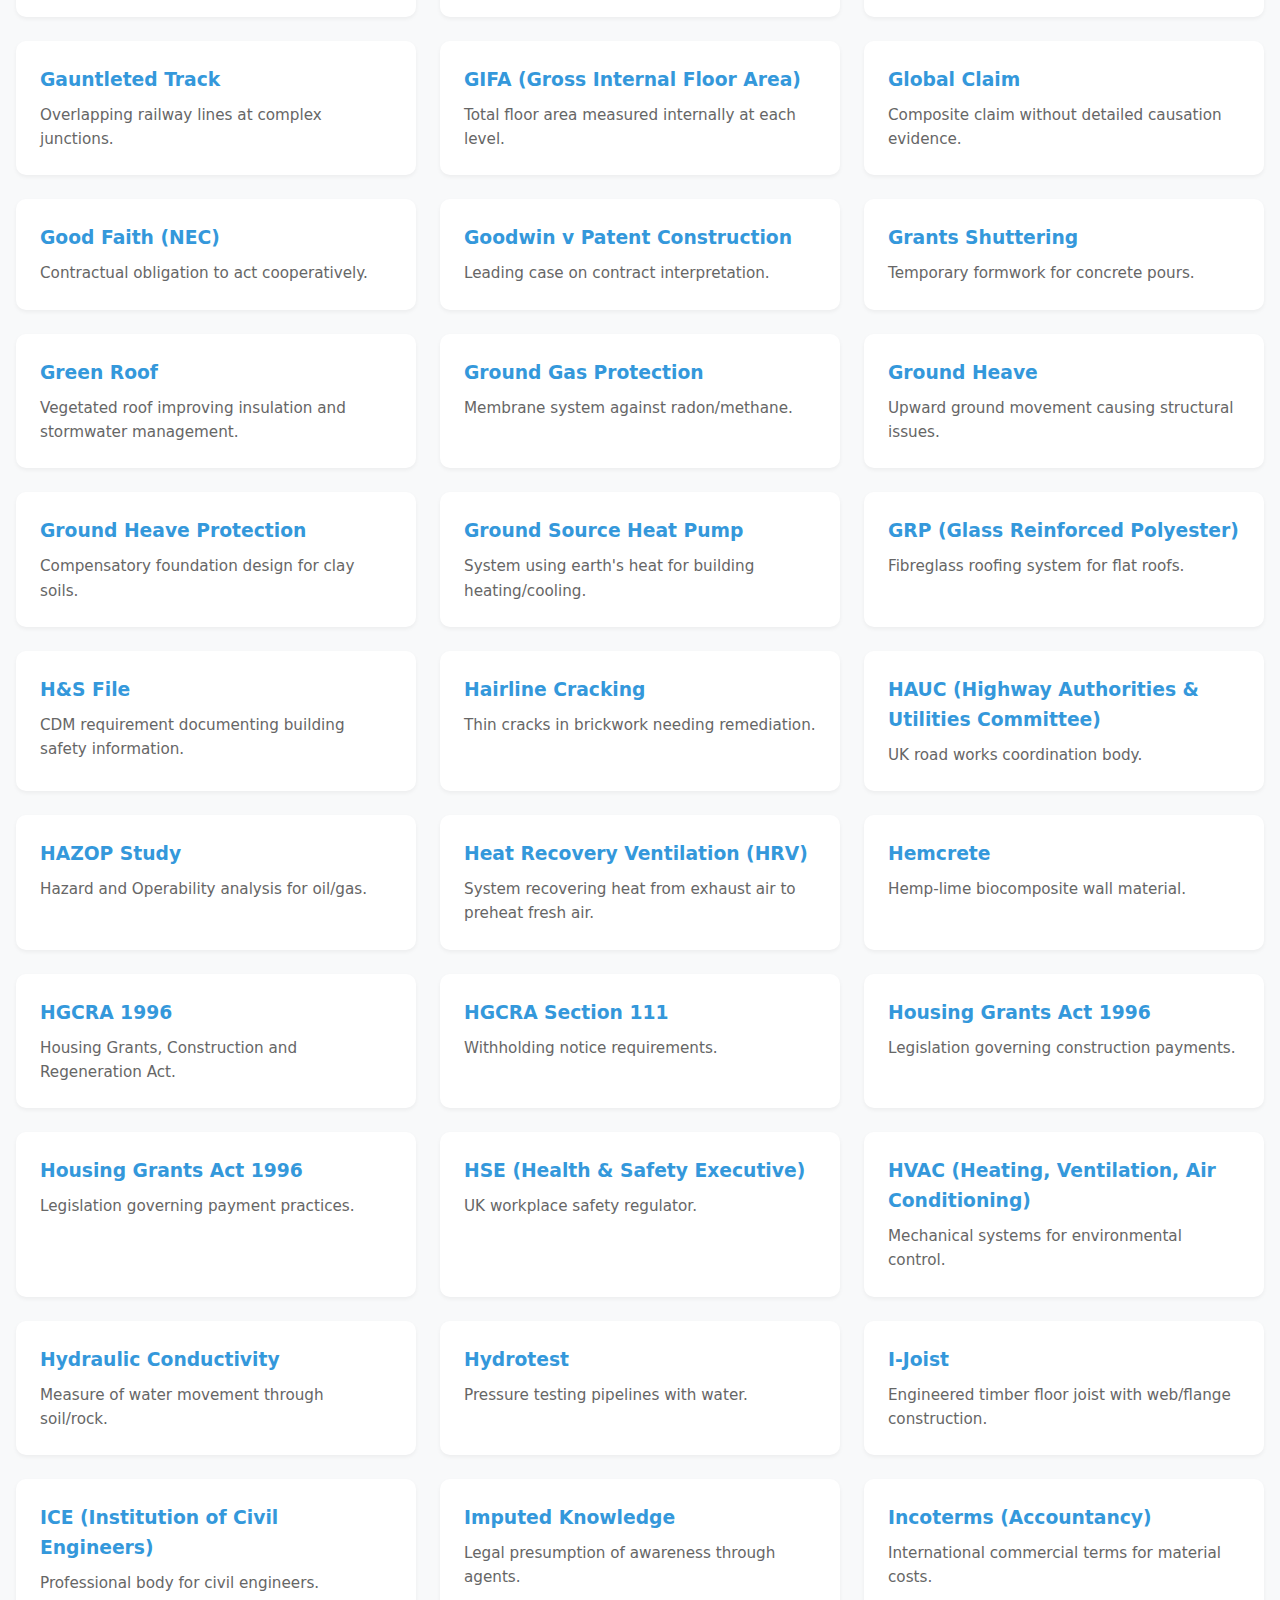
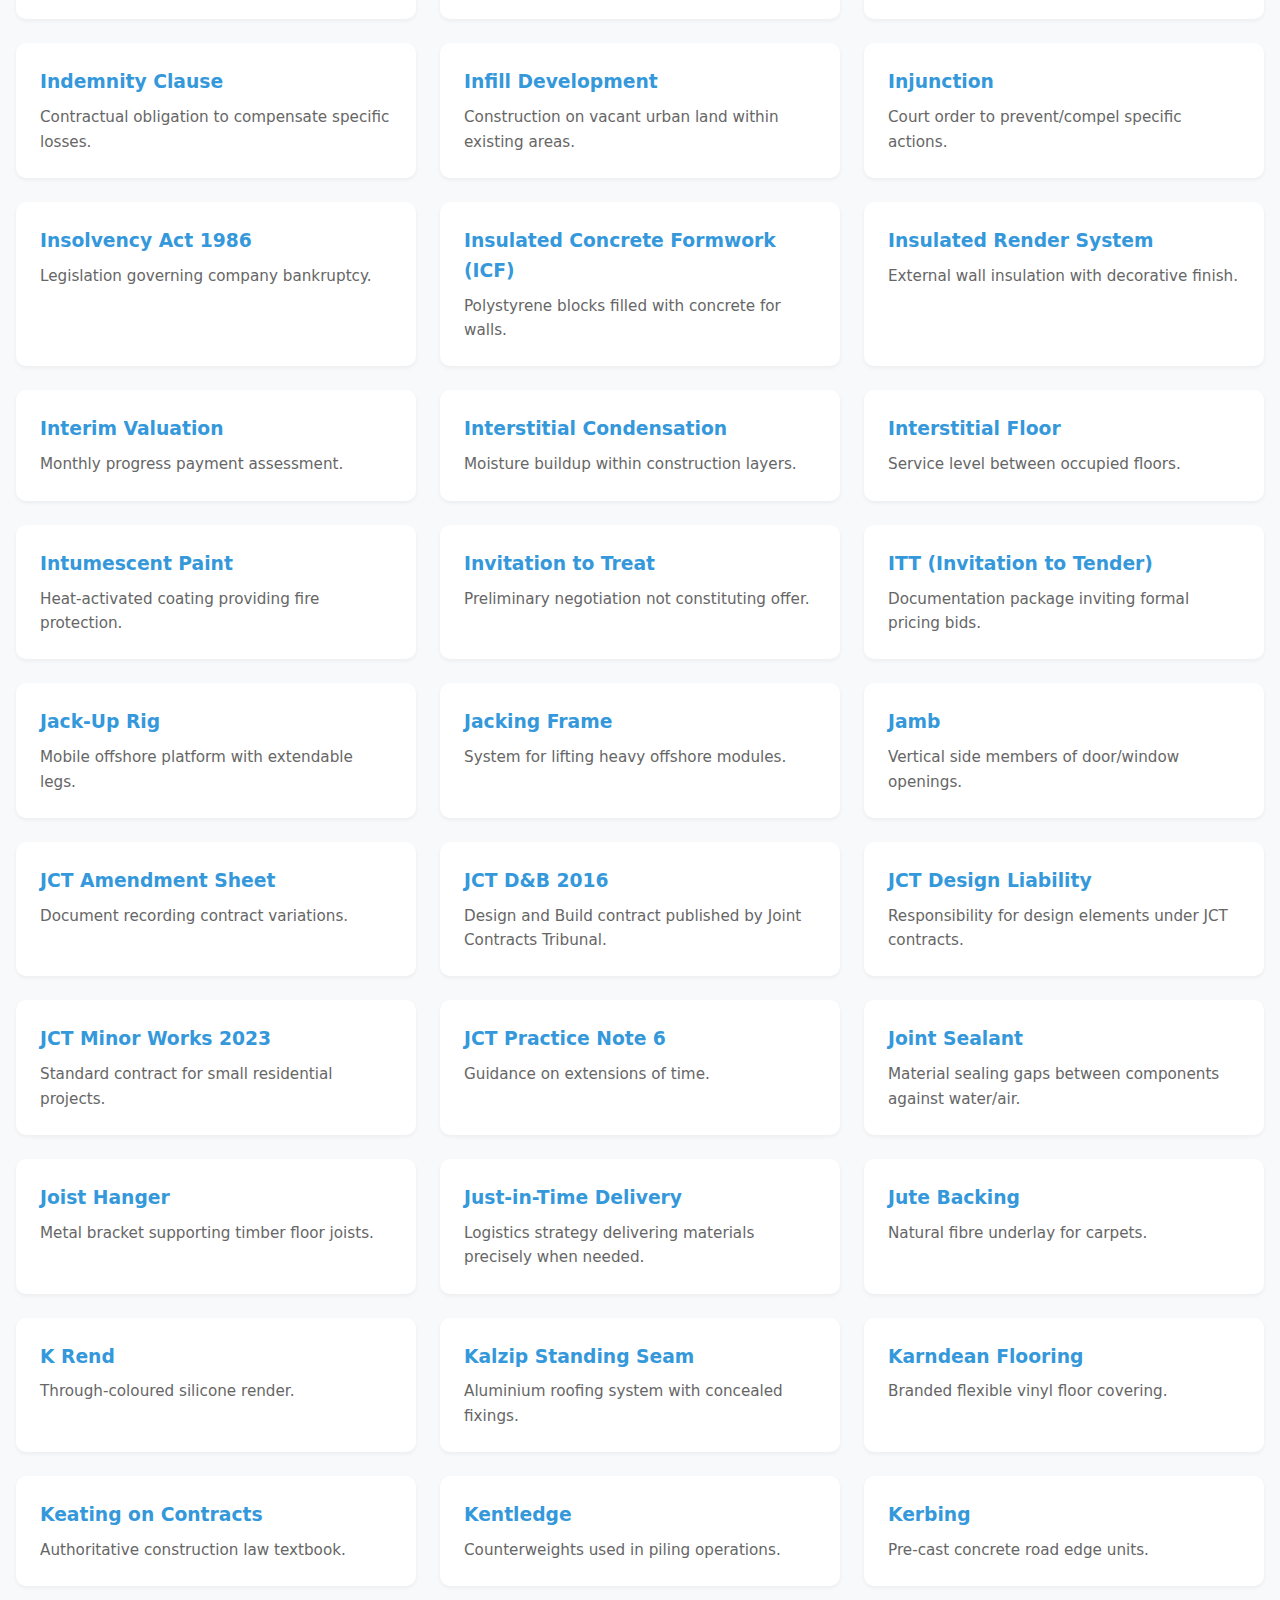
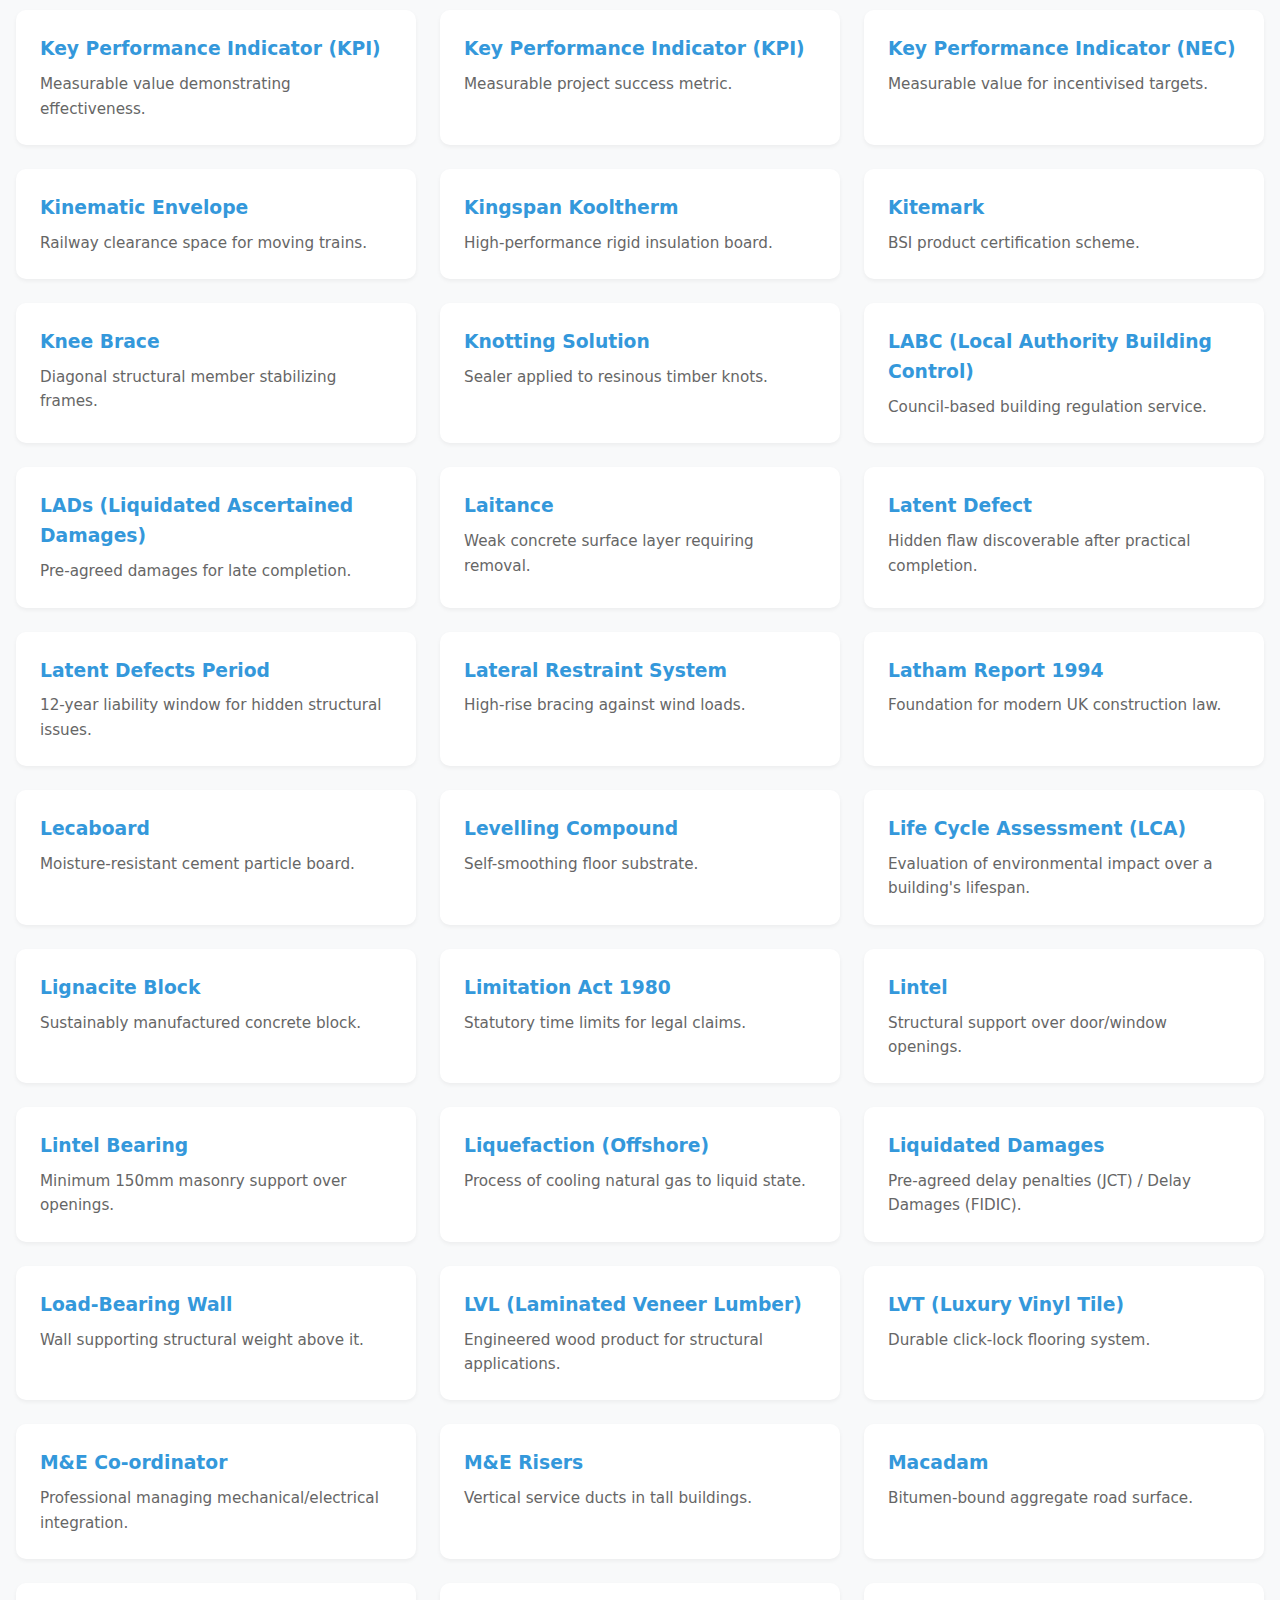
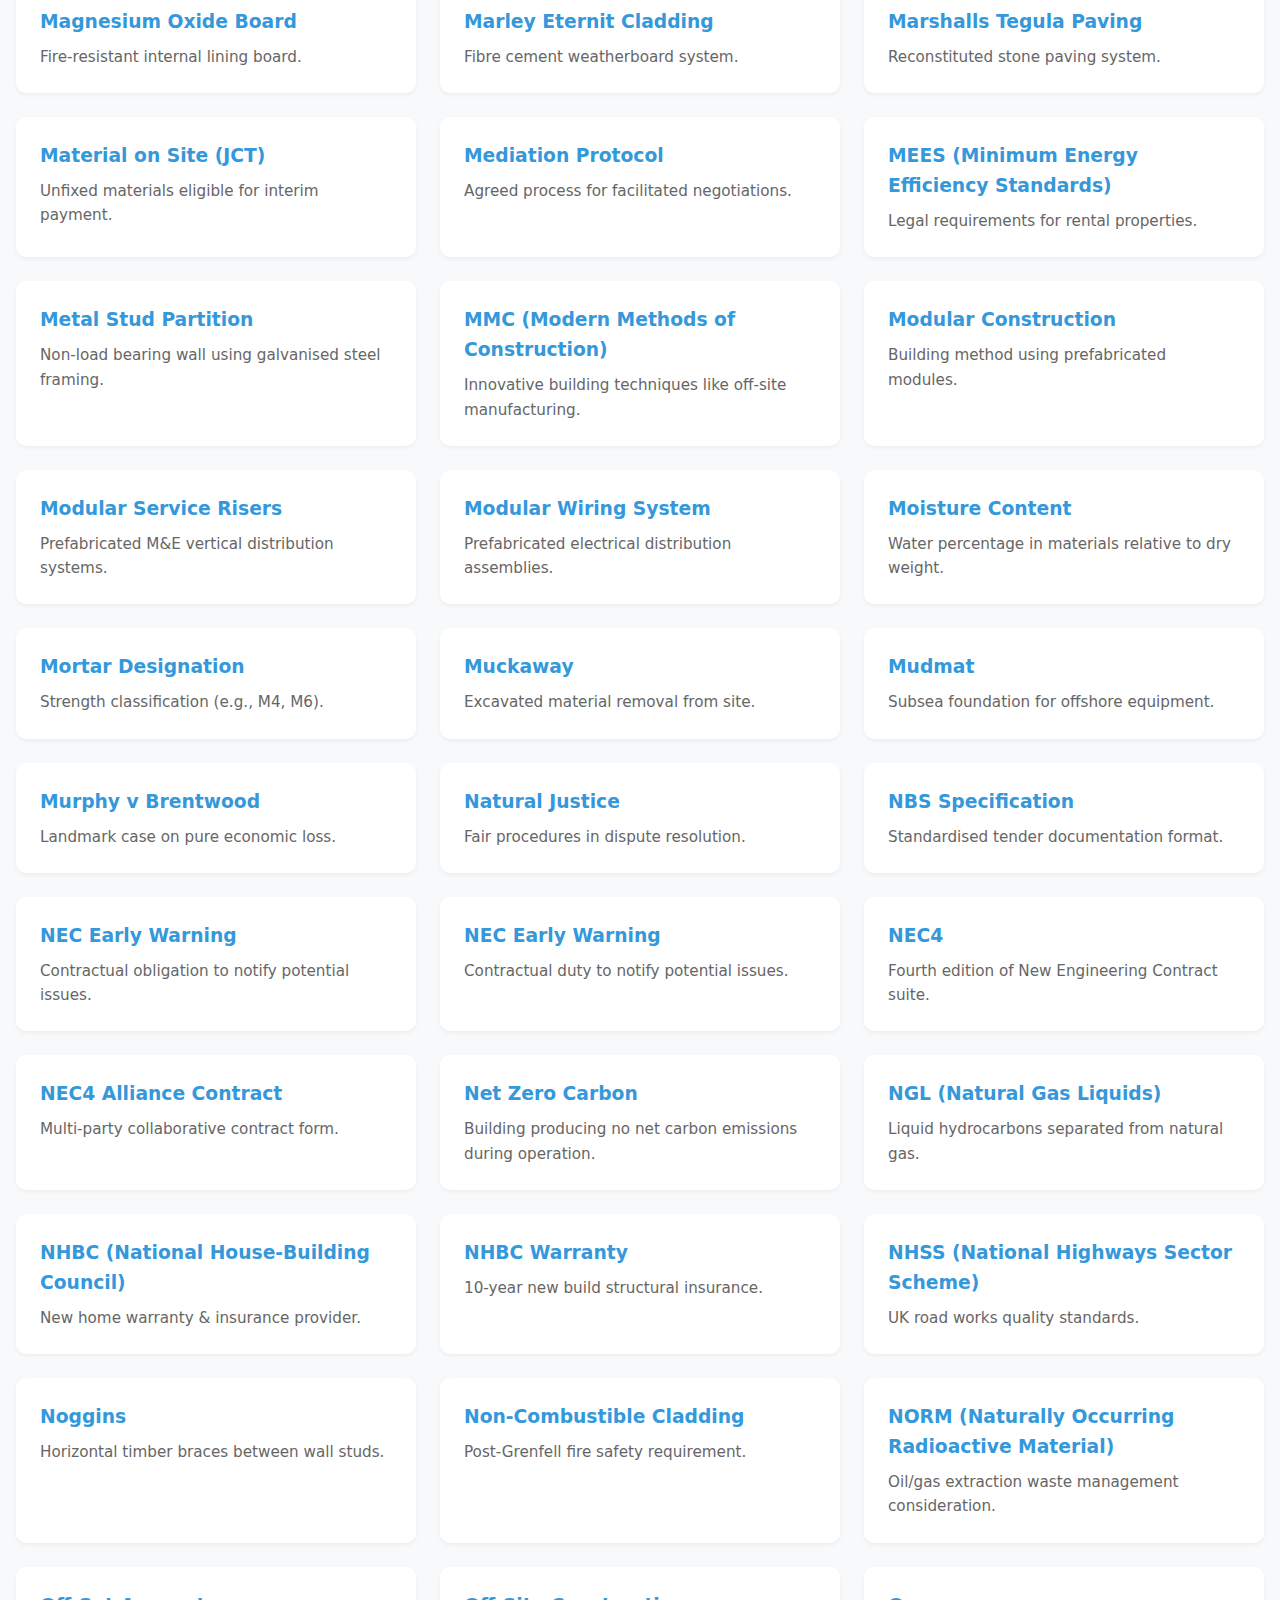
==== commit 20daa233: "Update index.html" ====
--- a/index.html
+++ b/index.html
@@ -57,6 +57,26 @@
                 setupSearch();
             })
             .catch(error => console.error('Error loading terms:', error));
-    </script>    
+    </script>
+    <script>
+    document.addEventListener('DOMContentLoaded', function() {
+        const mediaQuery = window.matchMedia('(max-width: 767px)');
+        const searchBox = document.getElementById('searchBox');
+
+        function updatePlaceholder() {
+            if (mediaQuery.matches) {
+                searchBox.placeholder = 'Search terms...';
+            } else {
+                searchBox.placeholder = 'Search Quantity Surveying & Construction terms...';
+            }
+        }
+
+        // Set initial placeholder
+        updatePlaceholder();
+
+        // Update placeholder when screen size changes
+        mediaQuery.addEventListener('change', updatePlaceholder);
+    });
+    </script>
 </body>
 </html>
--- a/styles.css
+++ b/styles.css
@@ -96,12 +96,6 @@
             padding-right: 1rem;
         }
 
-            @media (max-width: 768px) {
-                .dictionary-grid {
-                    padding-left: 0.5rem;
-                    padding-right: 0.5rem;
-                }
-
         .term-card {
             background: white;
             border-radius: 10px;
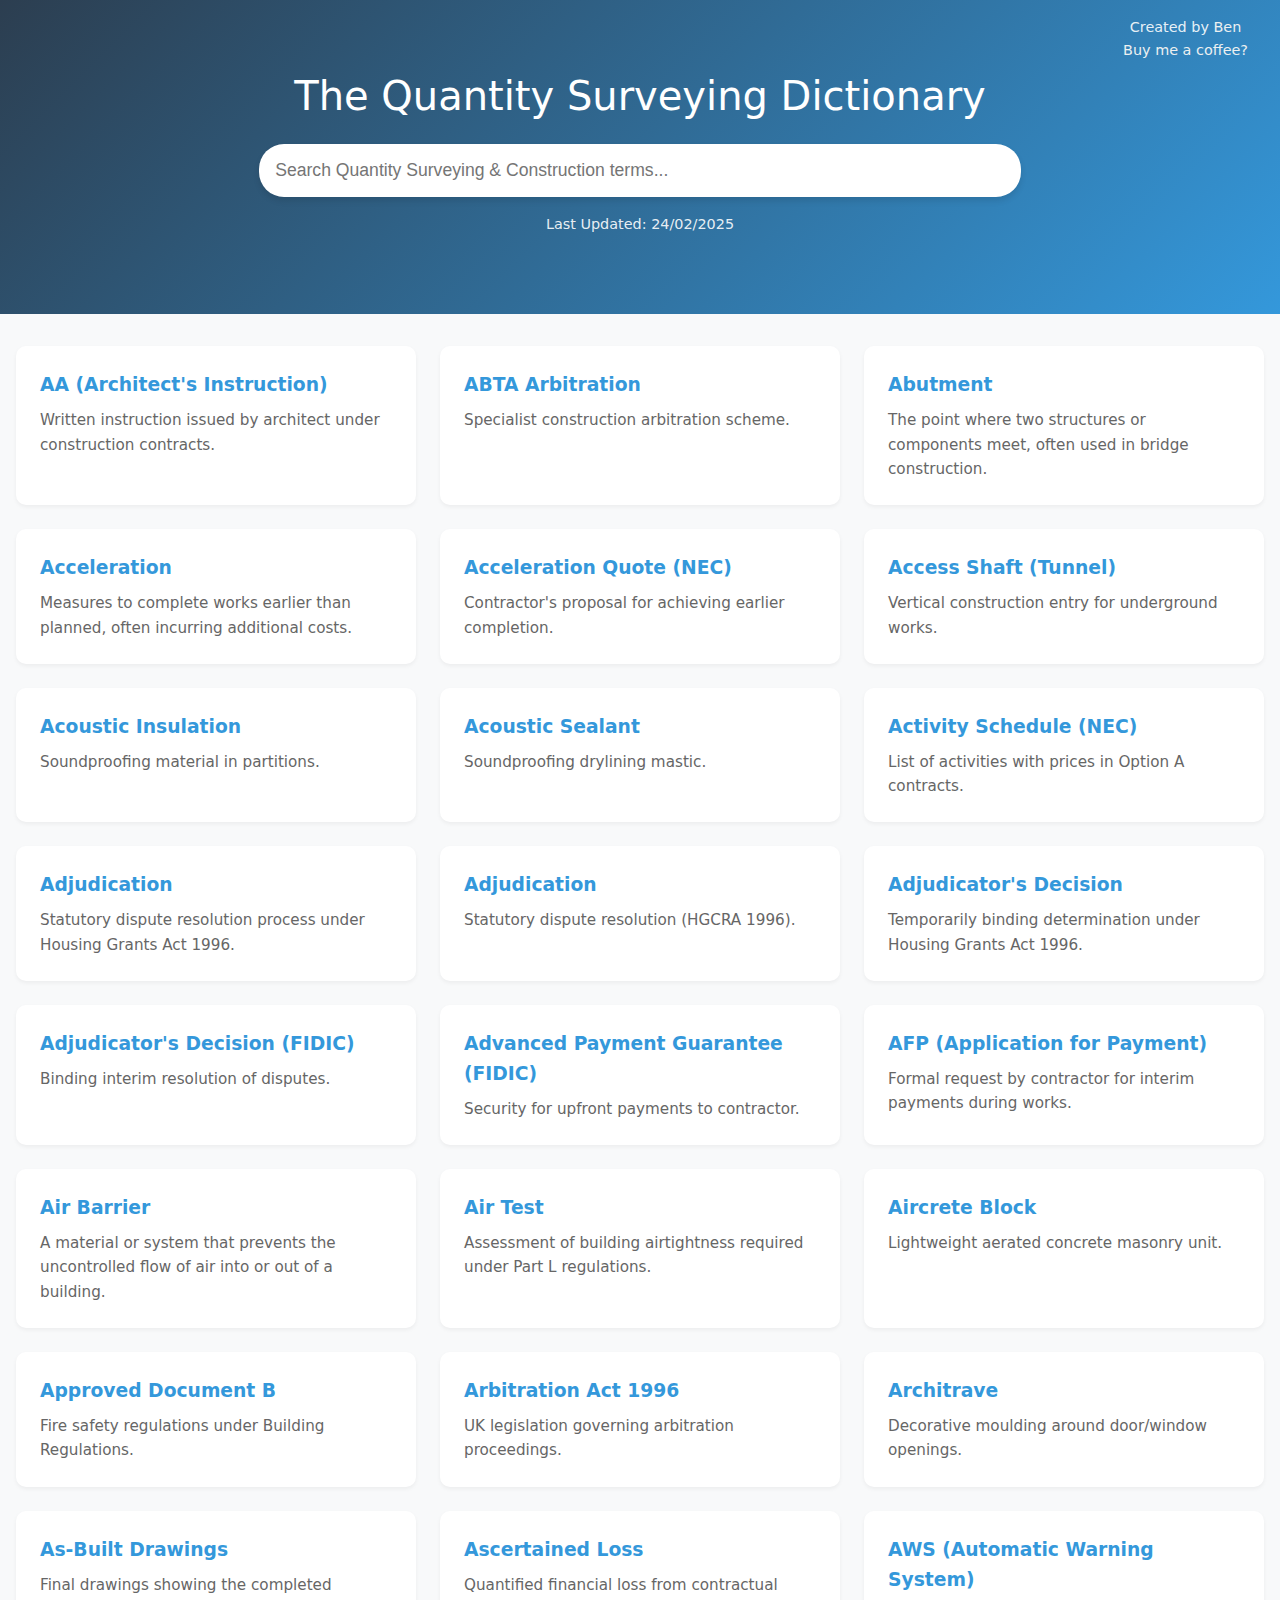
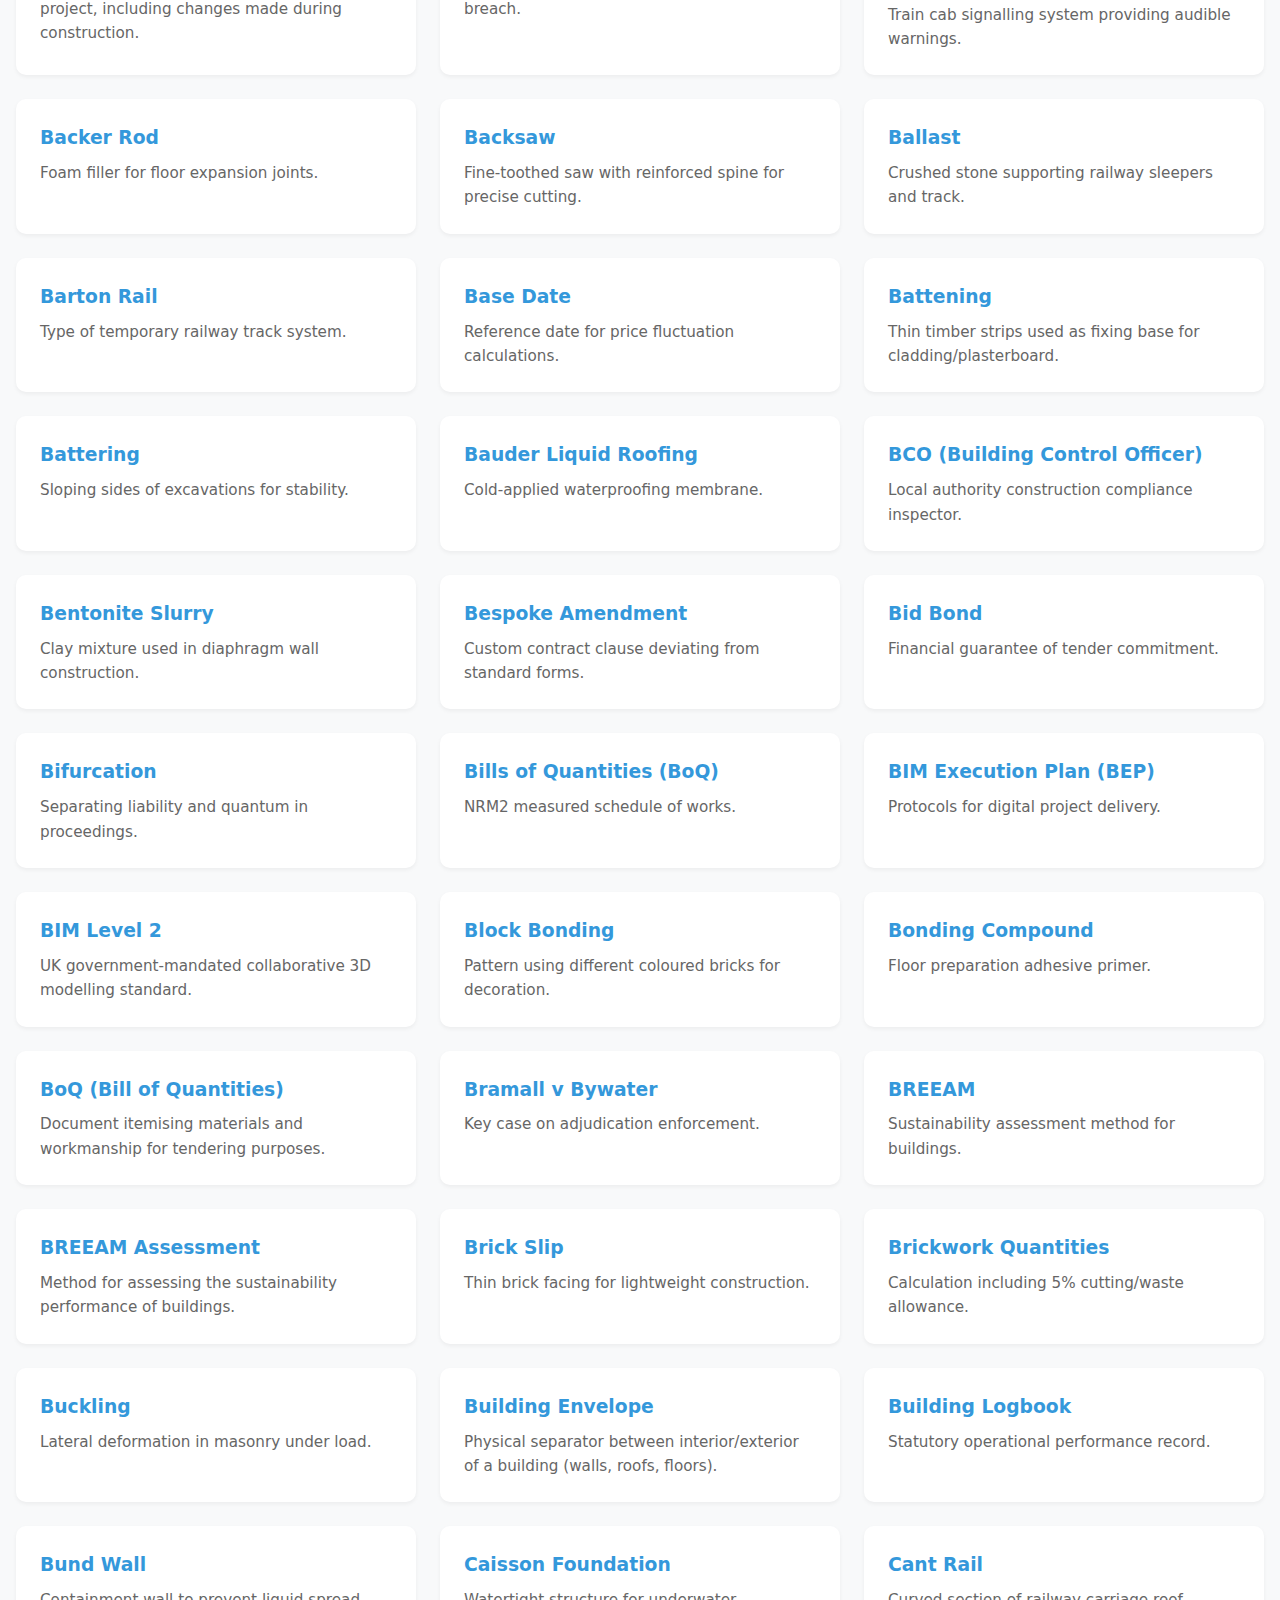
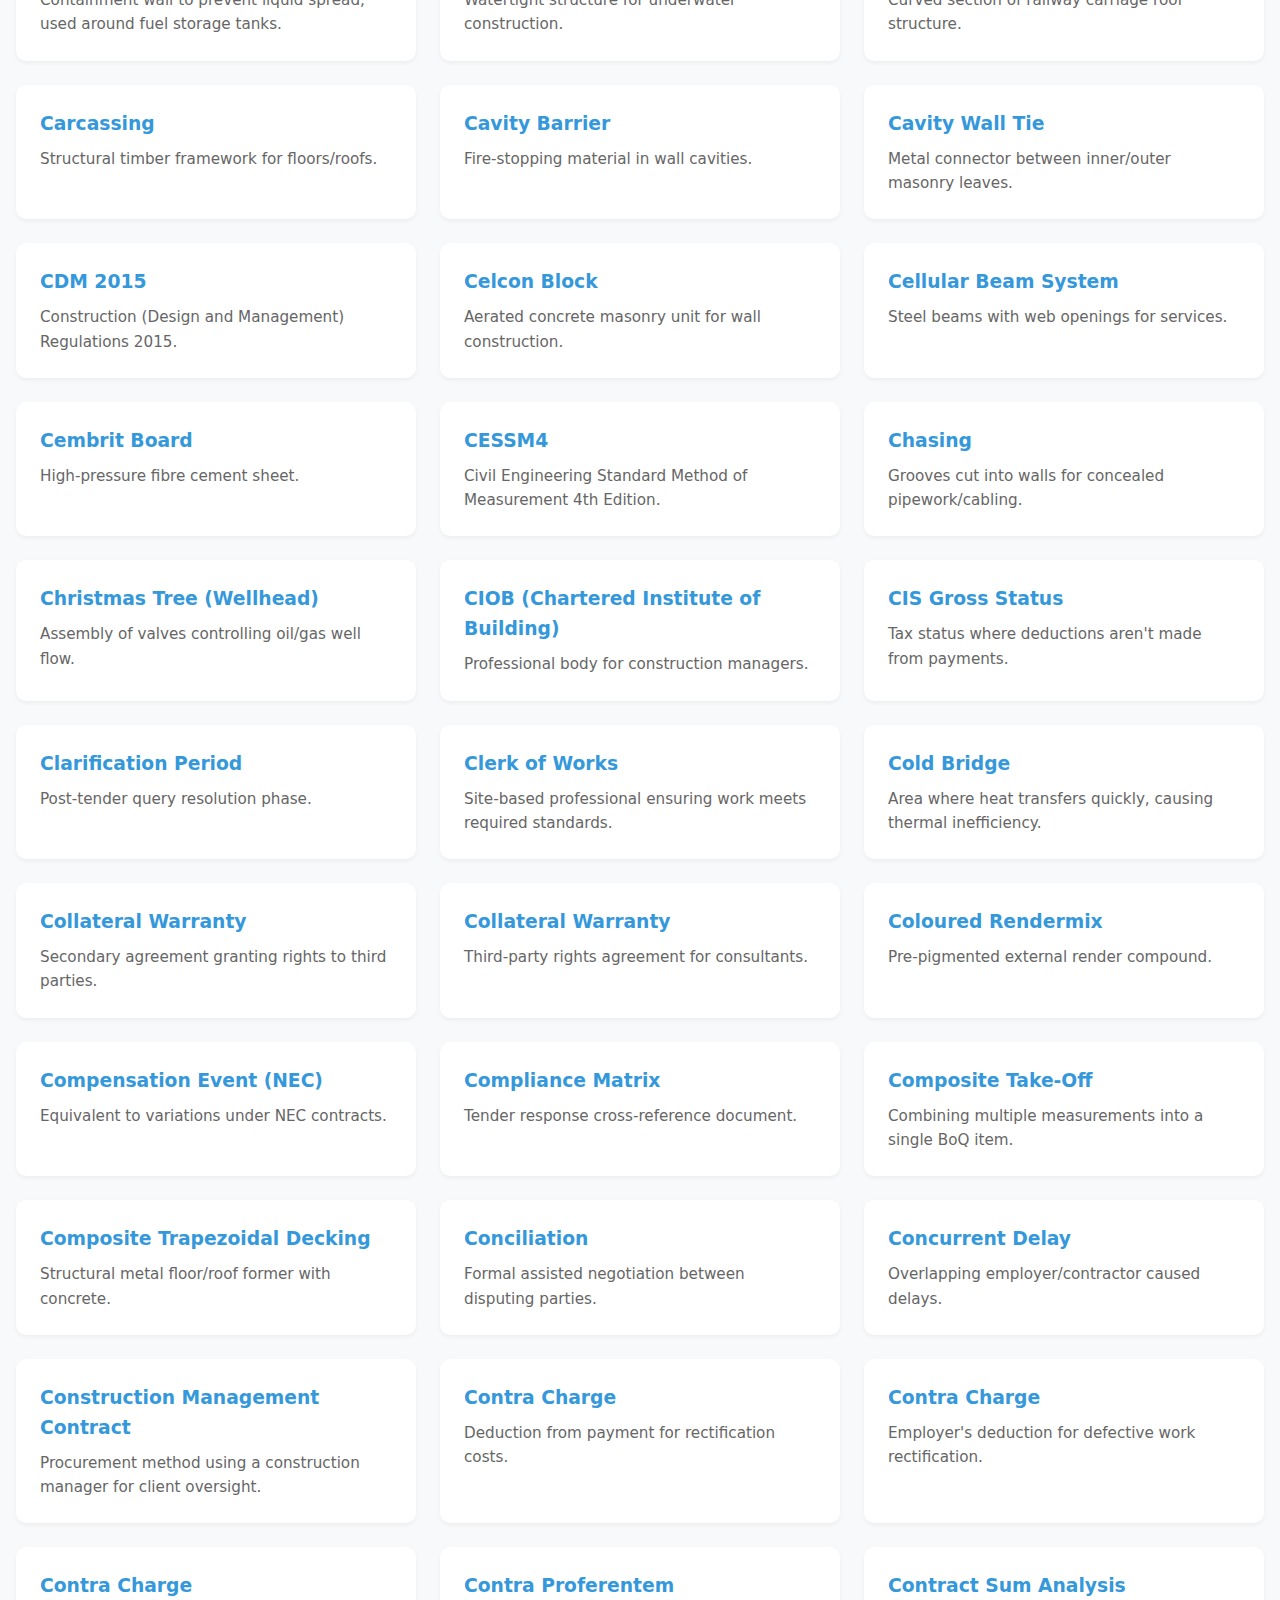
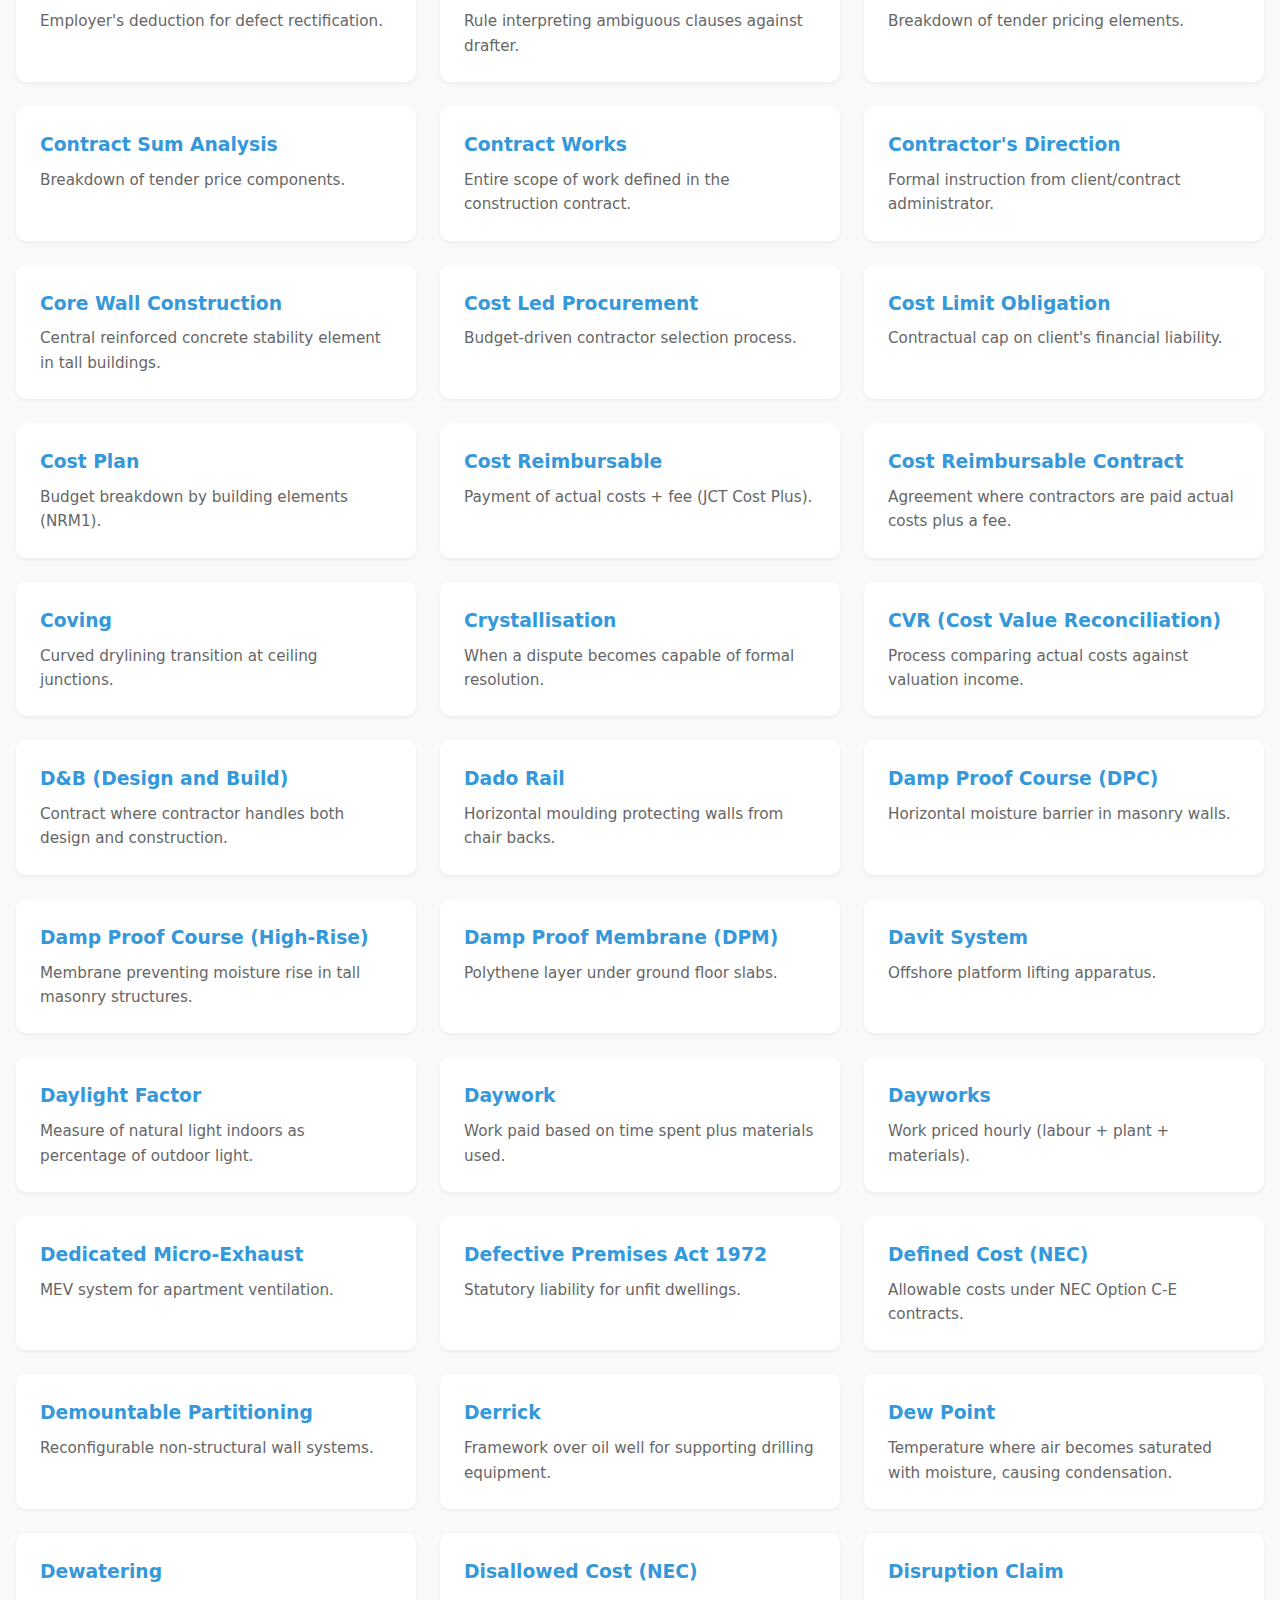
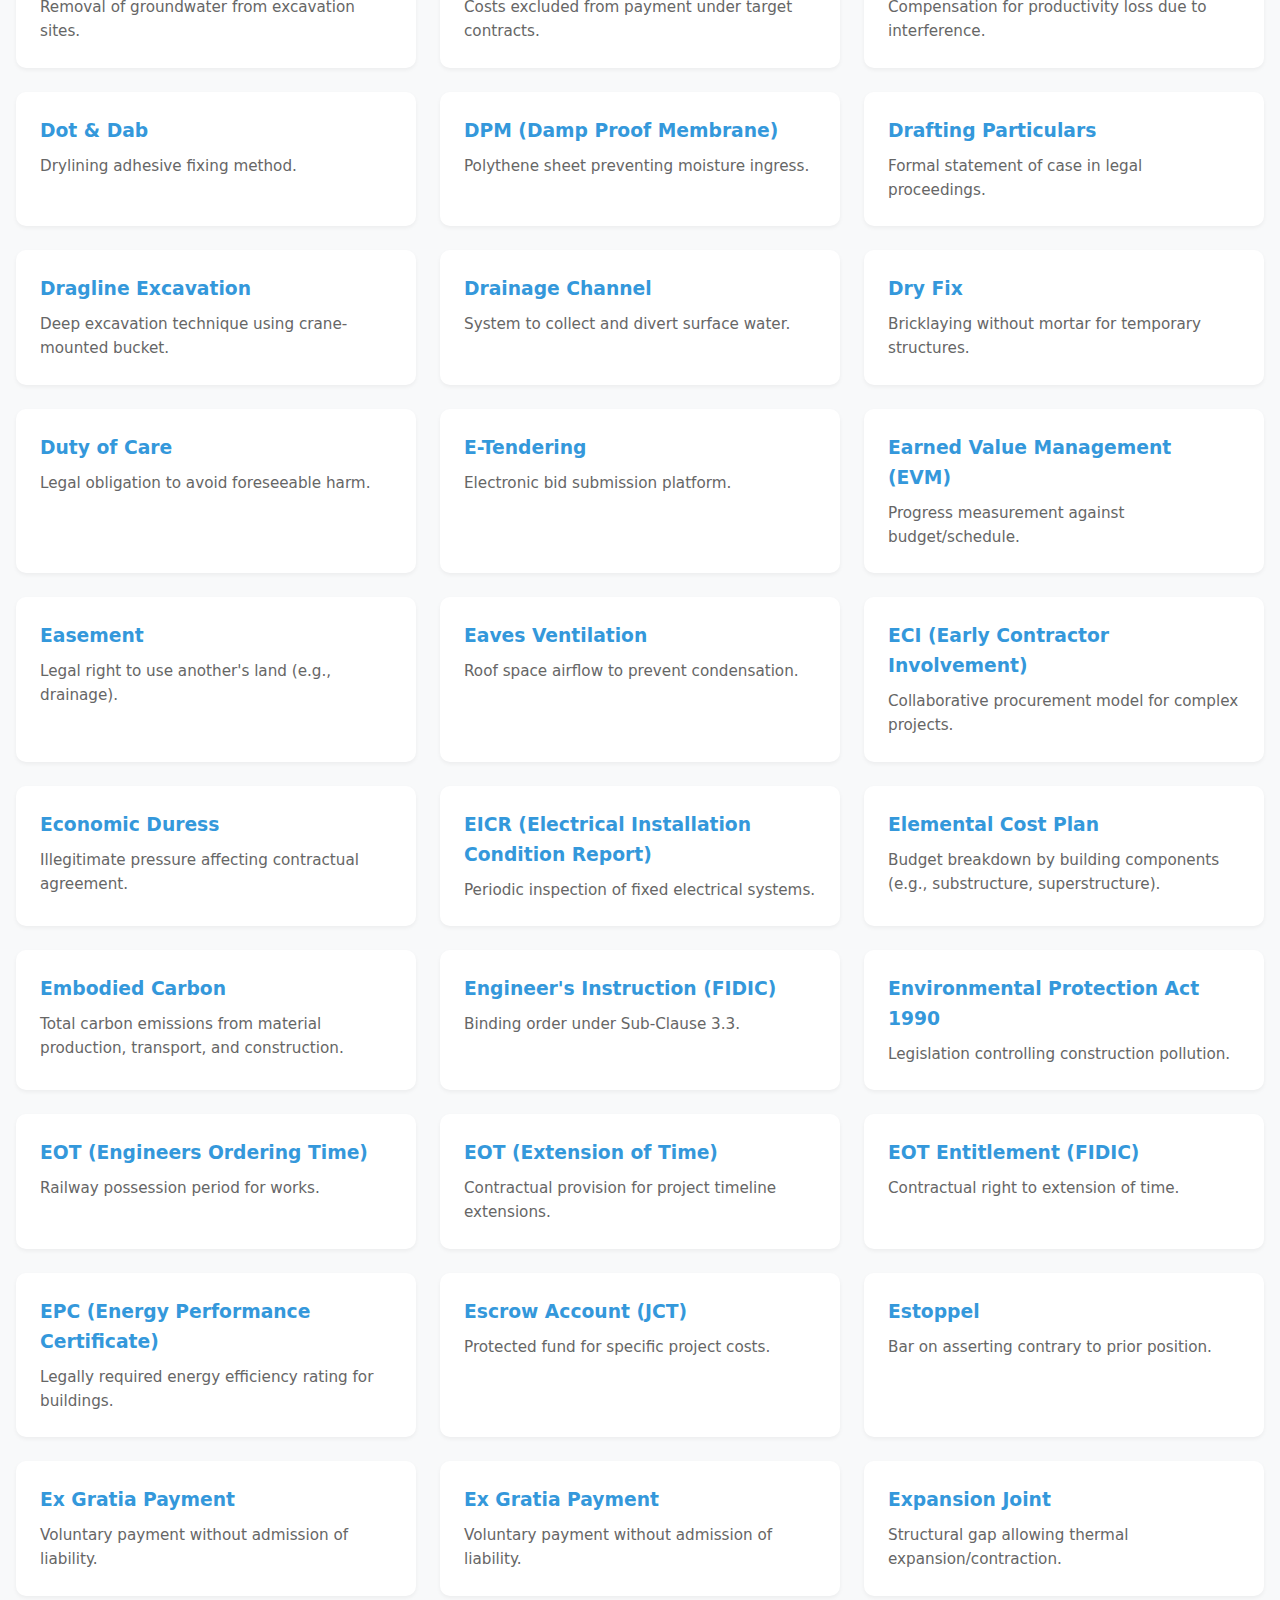
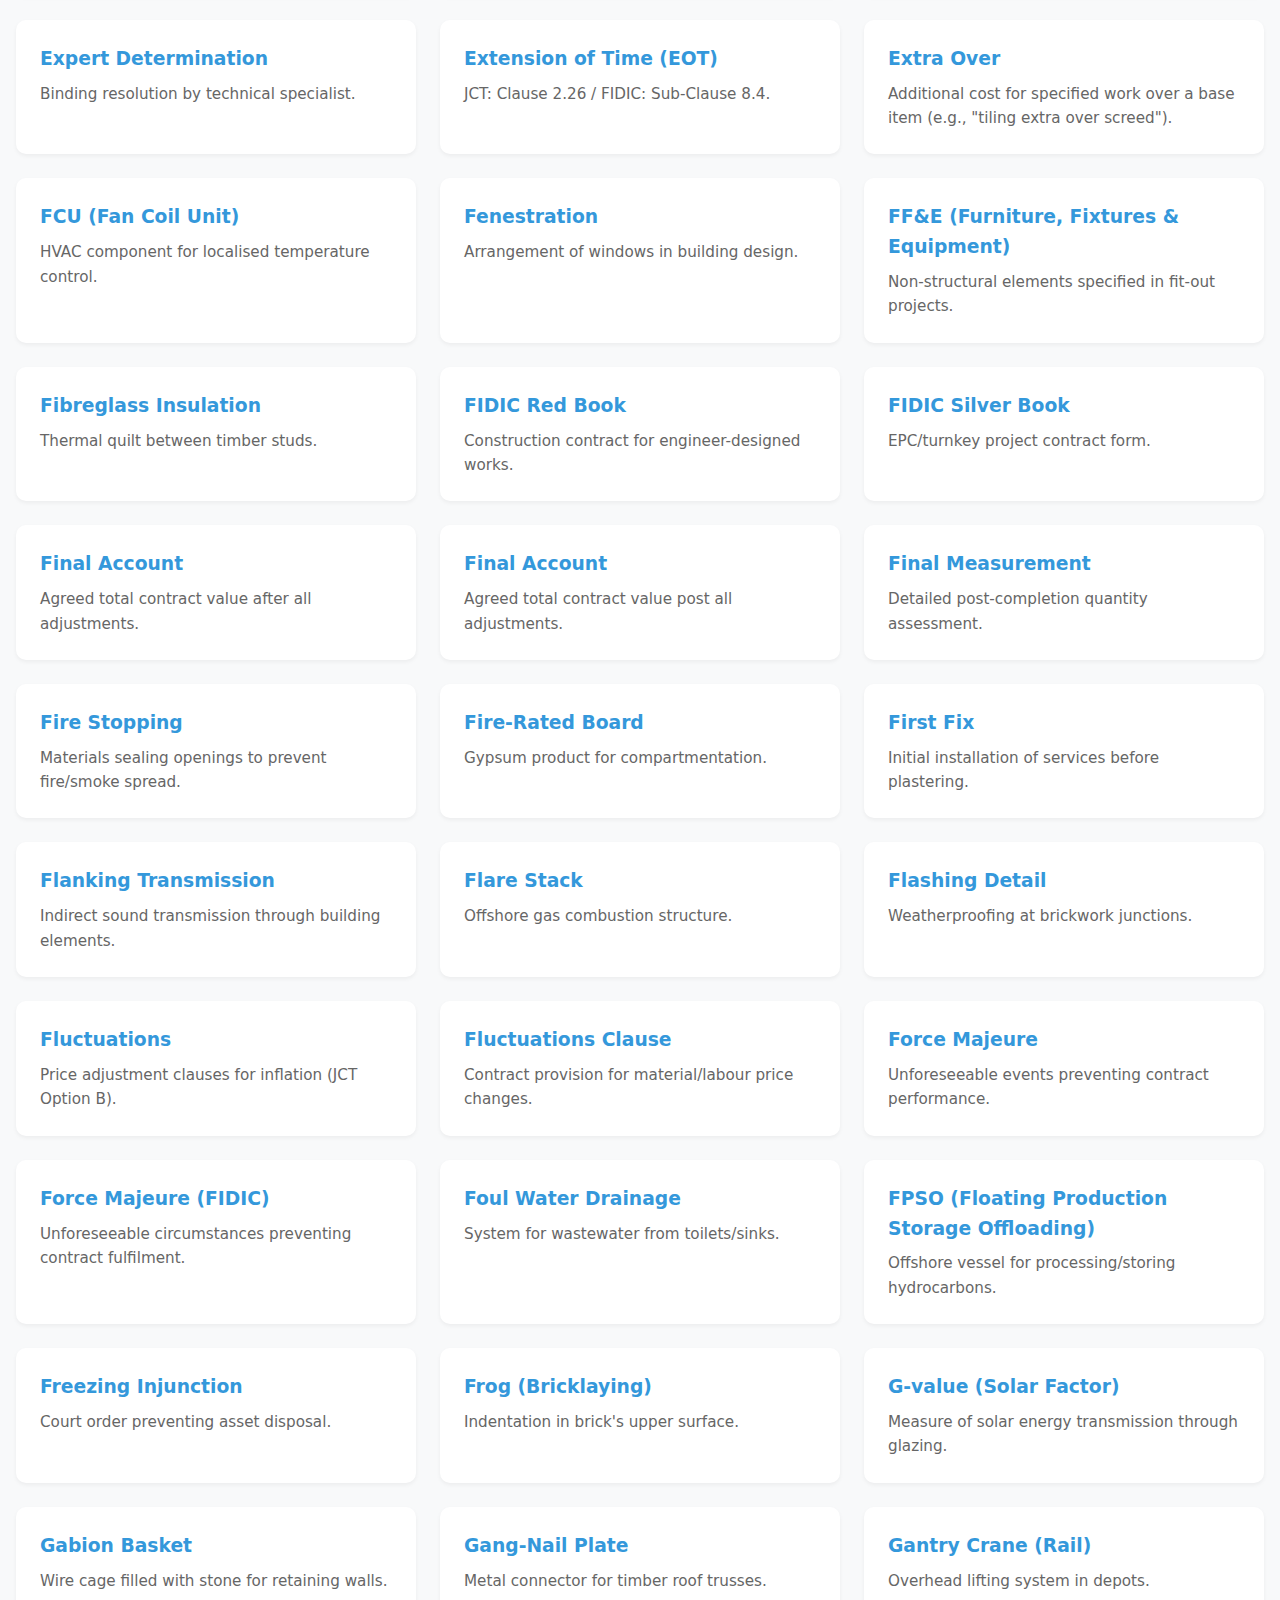
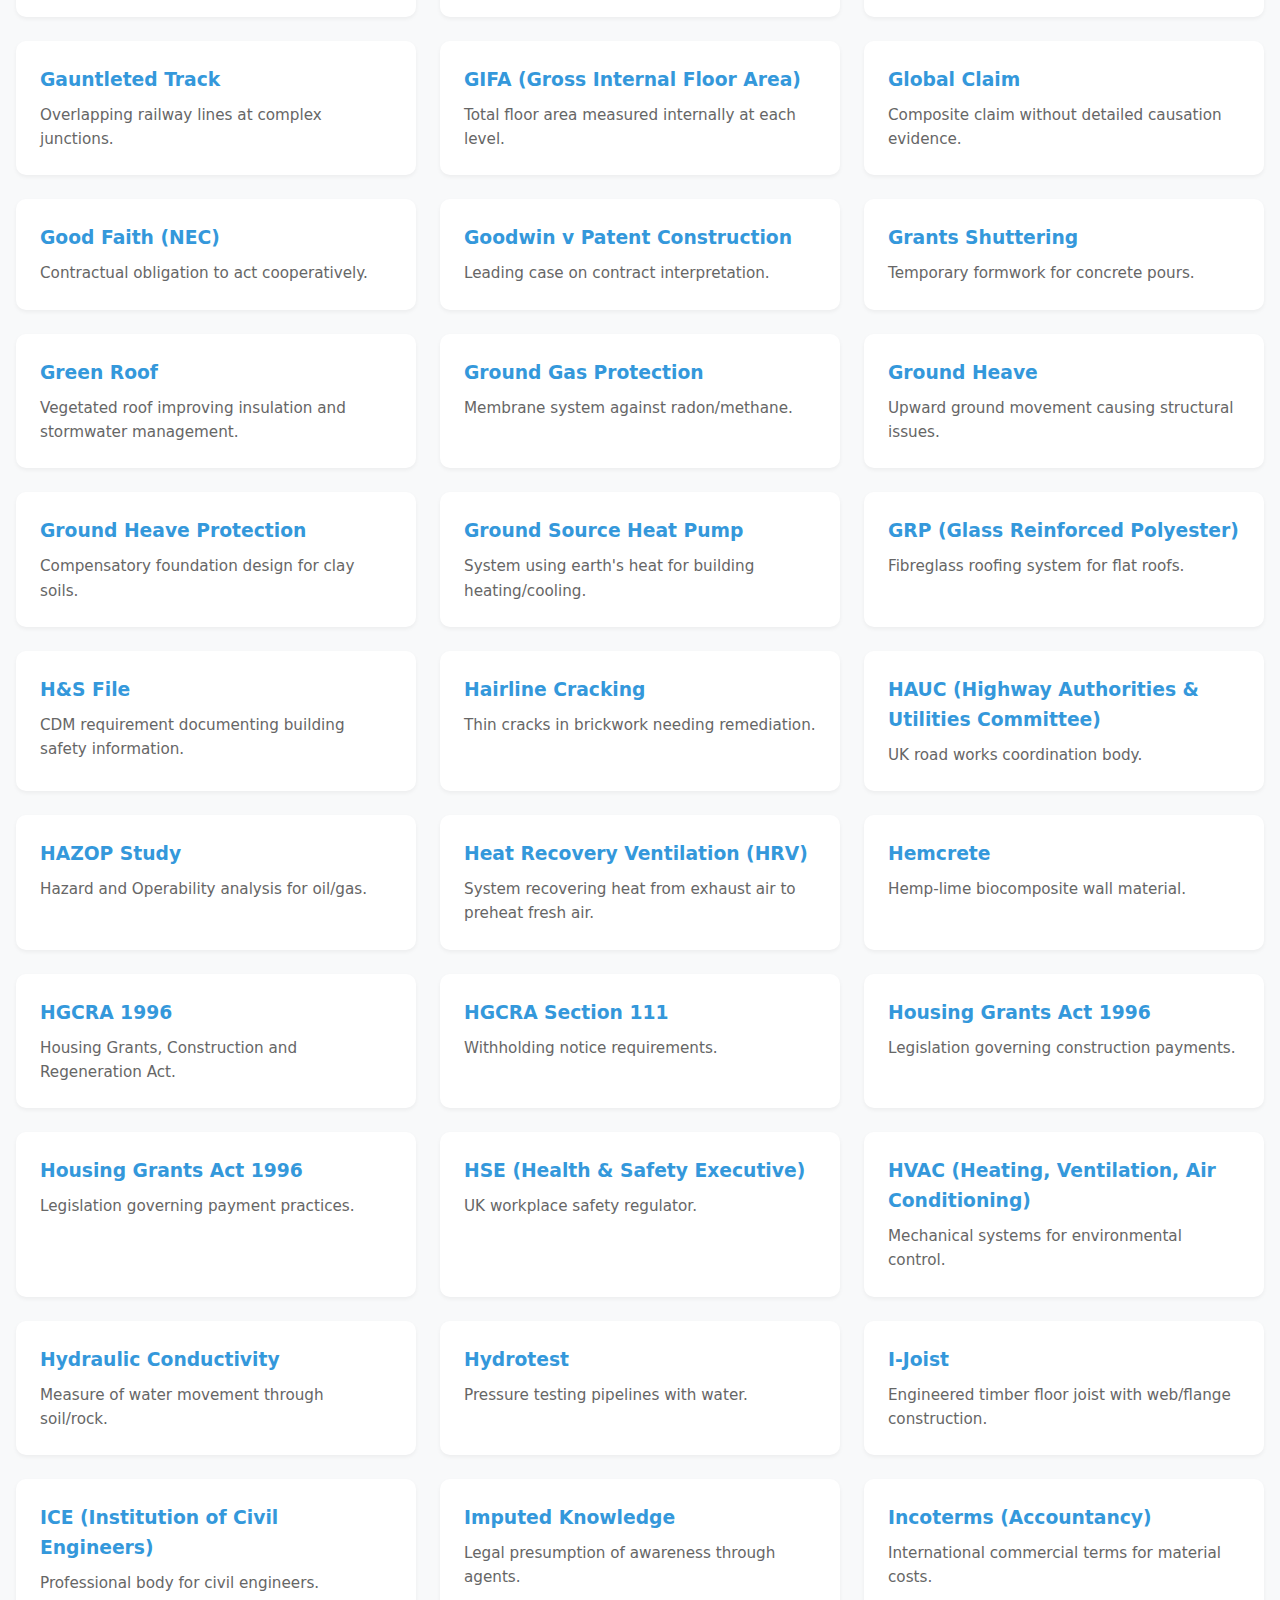
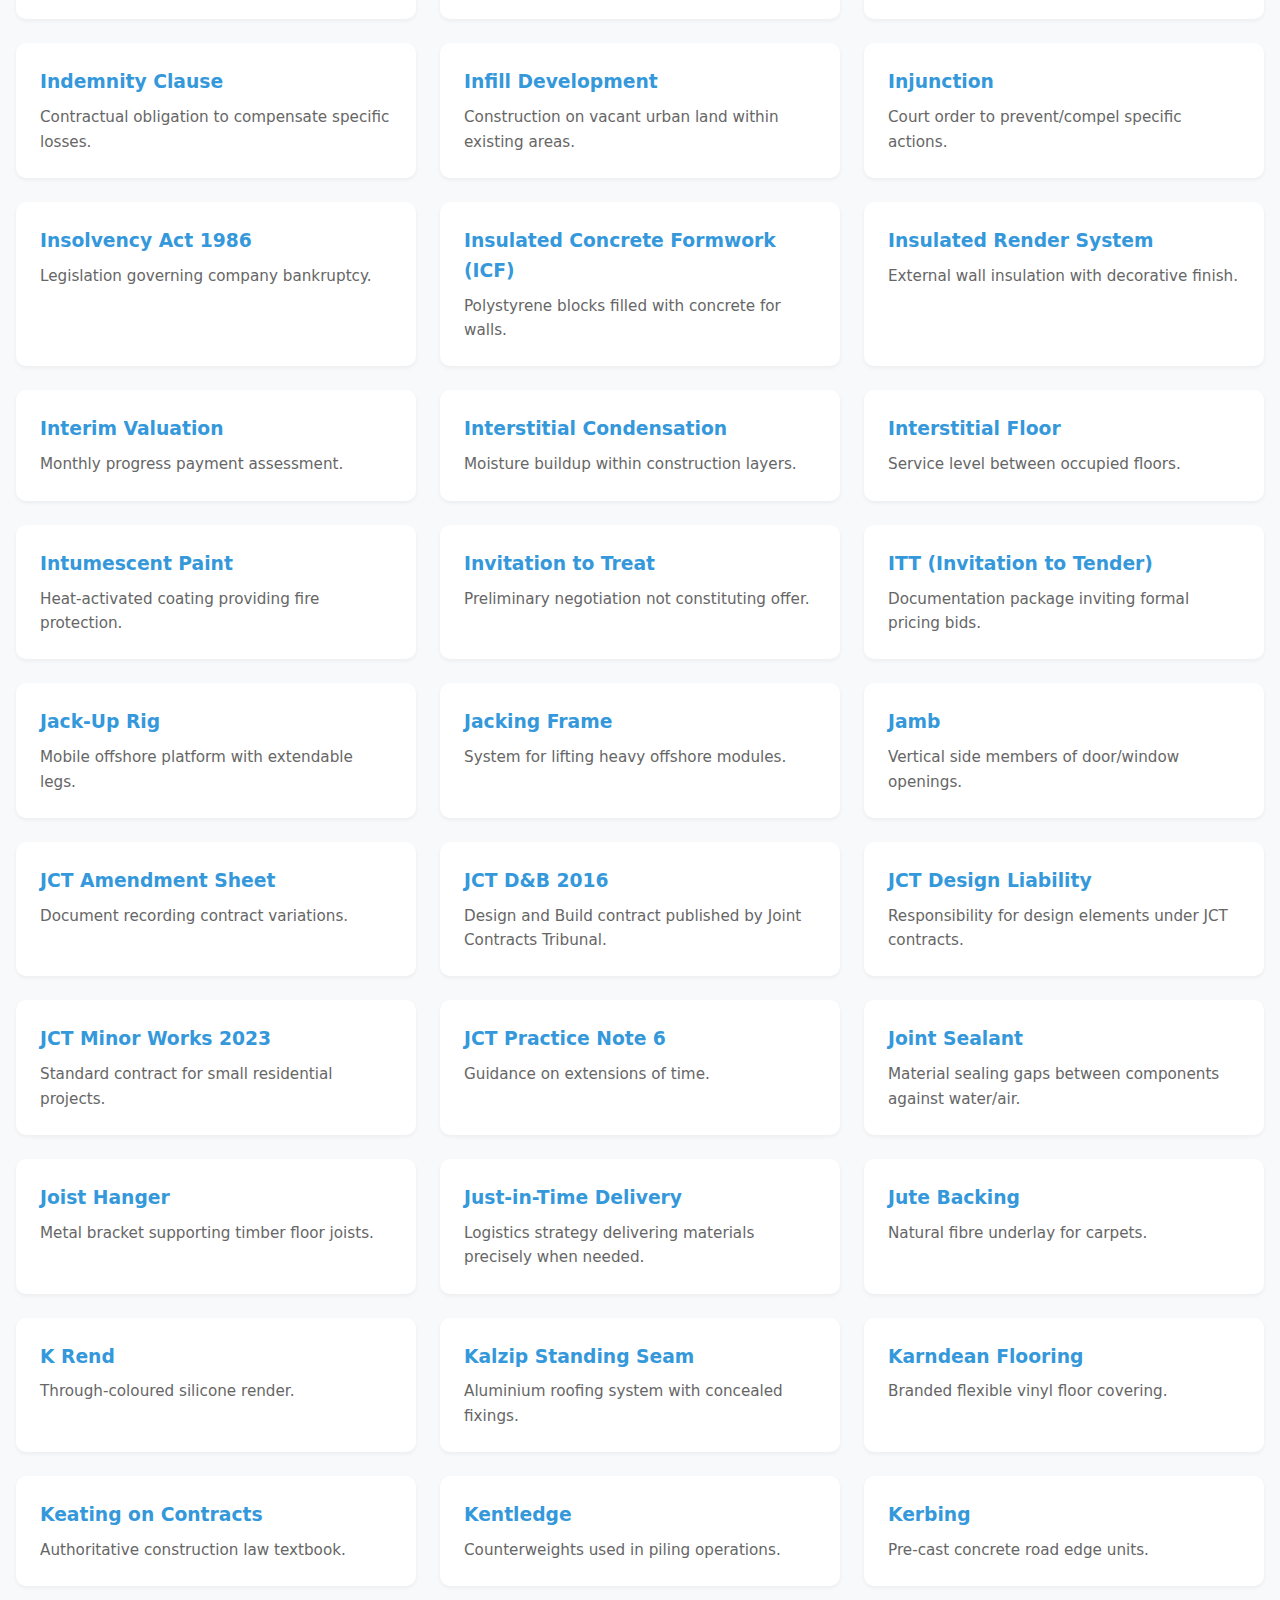
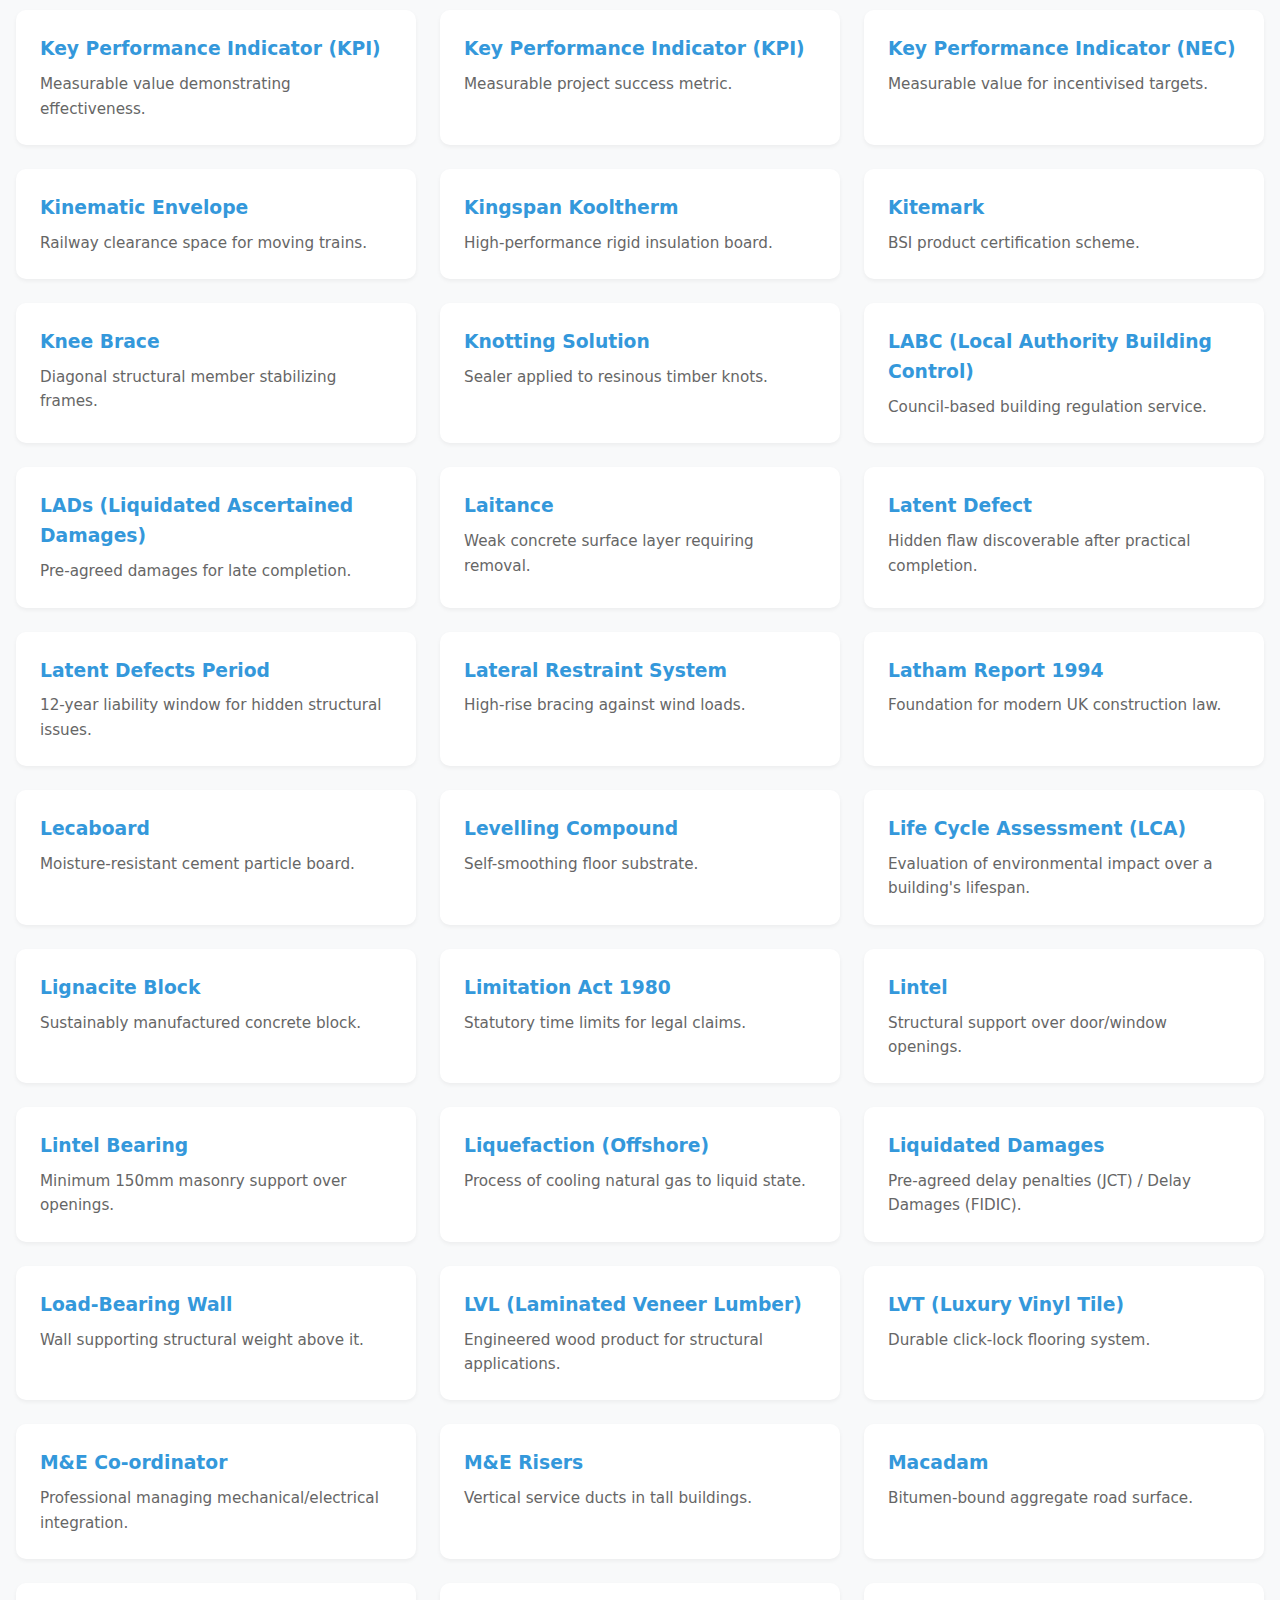
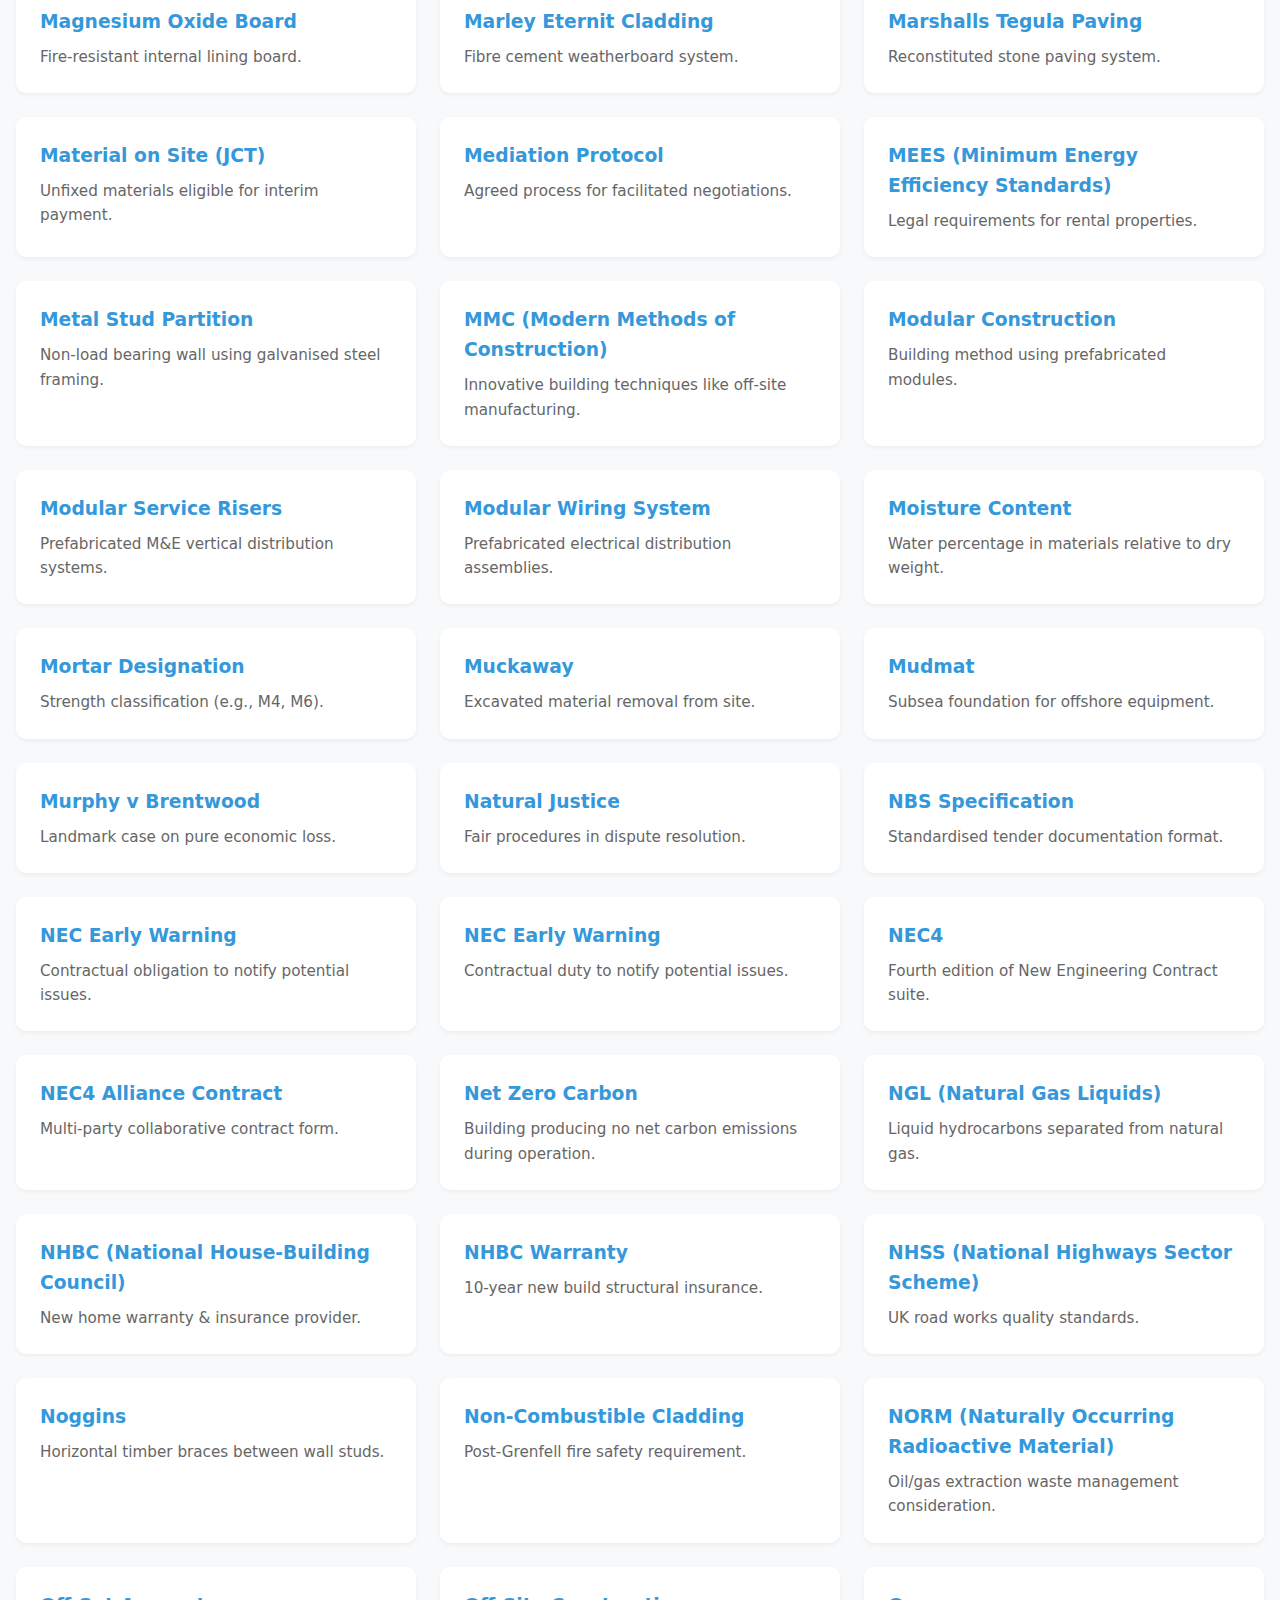
==== commit 5d072131: "Update index.html" ====
--- a/index.html
+++ b/index.html
@@ -3,12 +3,13 @@
 <head>
     <meta charset="UTF-8">
     <meta name="viewport" content="width=device-width, initial-scale=1.0">
-    <title>The QS Dictionary - Quantity Surveying & Construction Terms</title>
+    <title>The QS Dictionary - Quantity Surveying Dictionary | Essential Construction Terms</title>
+    <meta name="description" content="Explore a comprehensive quantity surveying dictionary with UK construction terms and definitions.">
     <link rel="stylesheet" href="styles.css">
 </head>
 <body>
     <header>
-        <h1>The QS Dictionary</h1>
+        <h1>The Quantity Surveying Dictionary</h1>
         <input type="text" id="searchBox" placeholder="Search Quantity Surveying & Construction terms...">
         <p class="last-updated">Last Updated: 24/02/2025</p>
         <script data-goatcounter="https://191186.goatcounter.com/count" async src="//gc.zgo.at/count.js"></script>
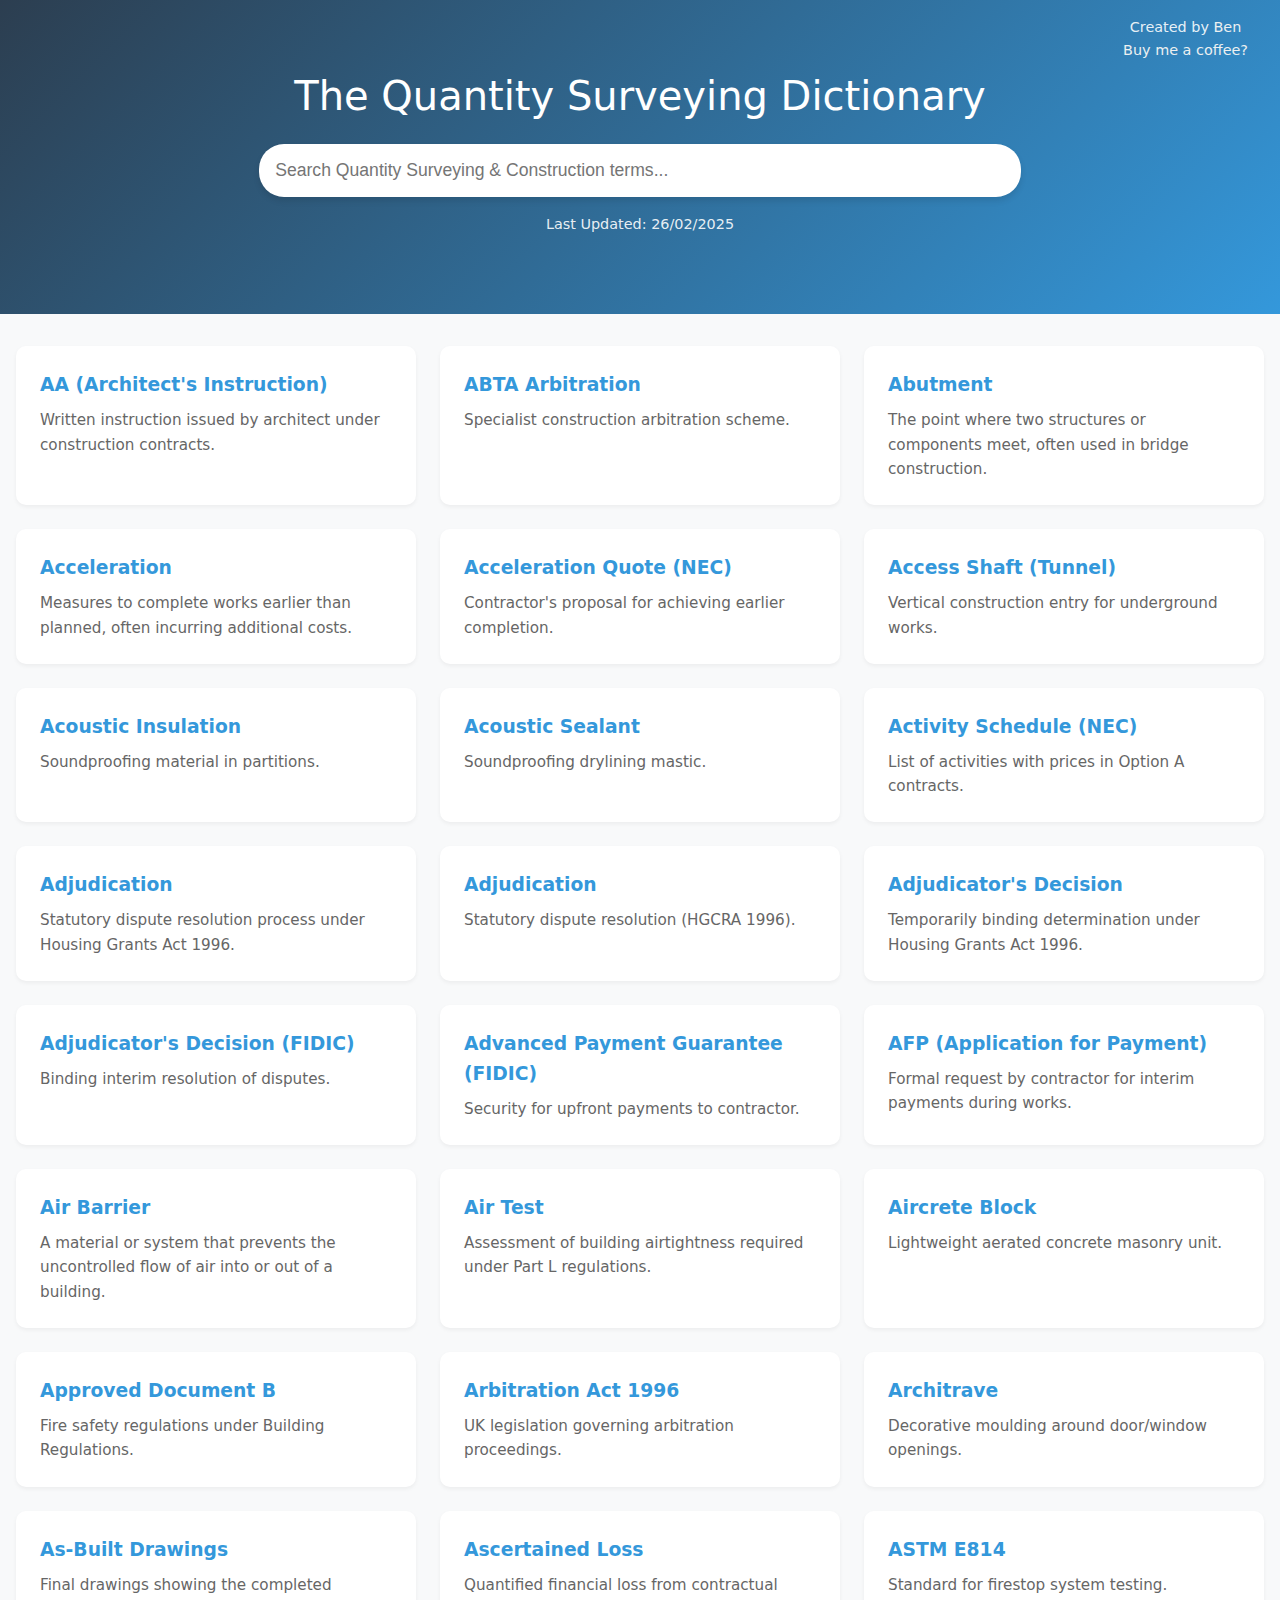
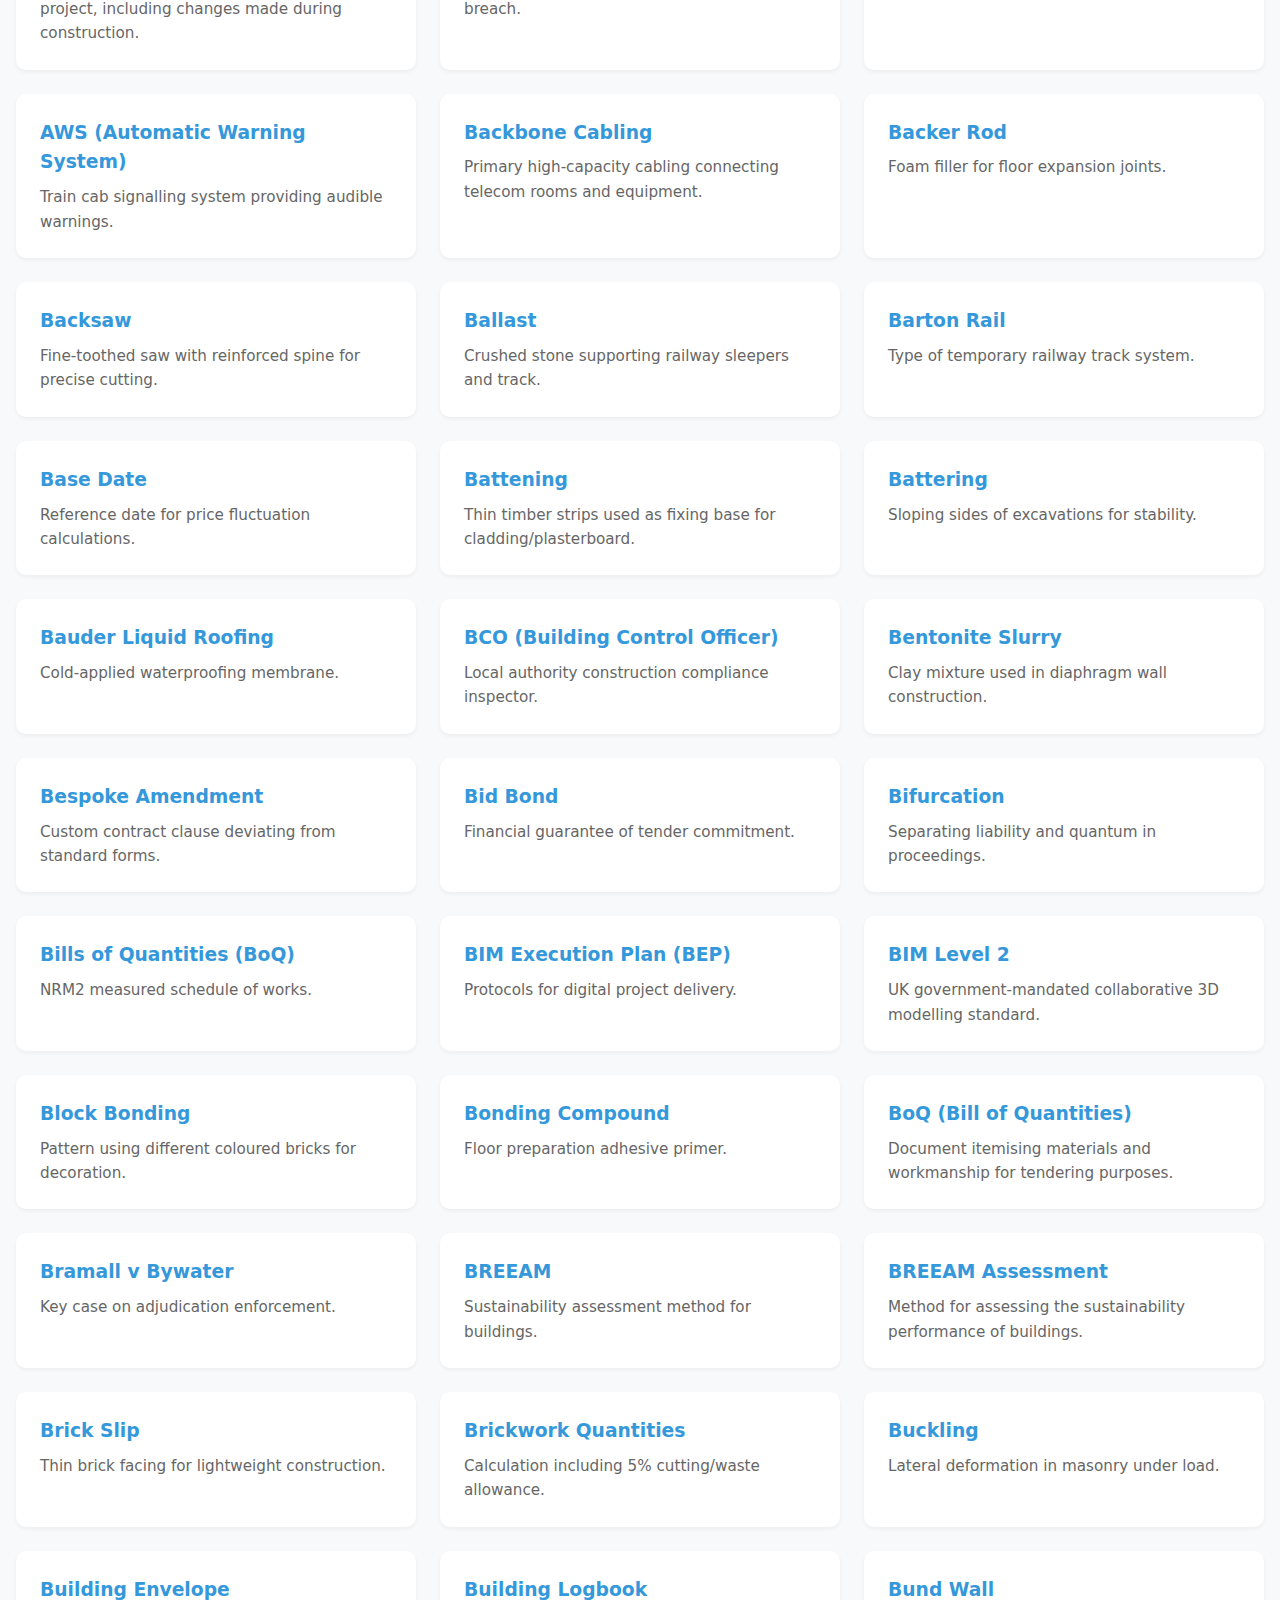
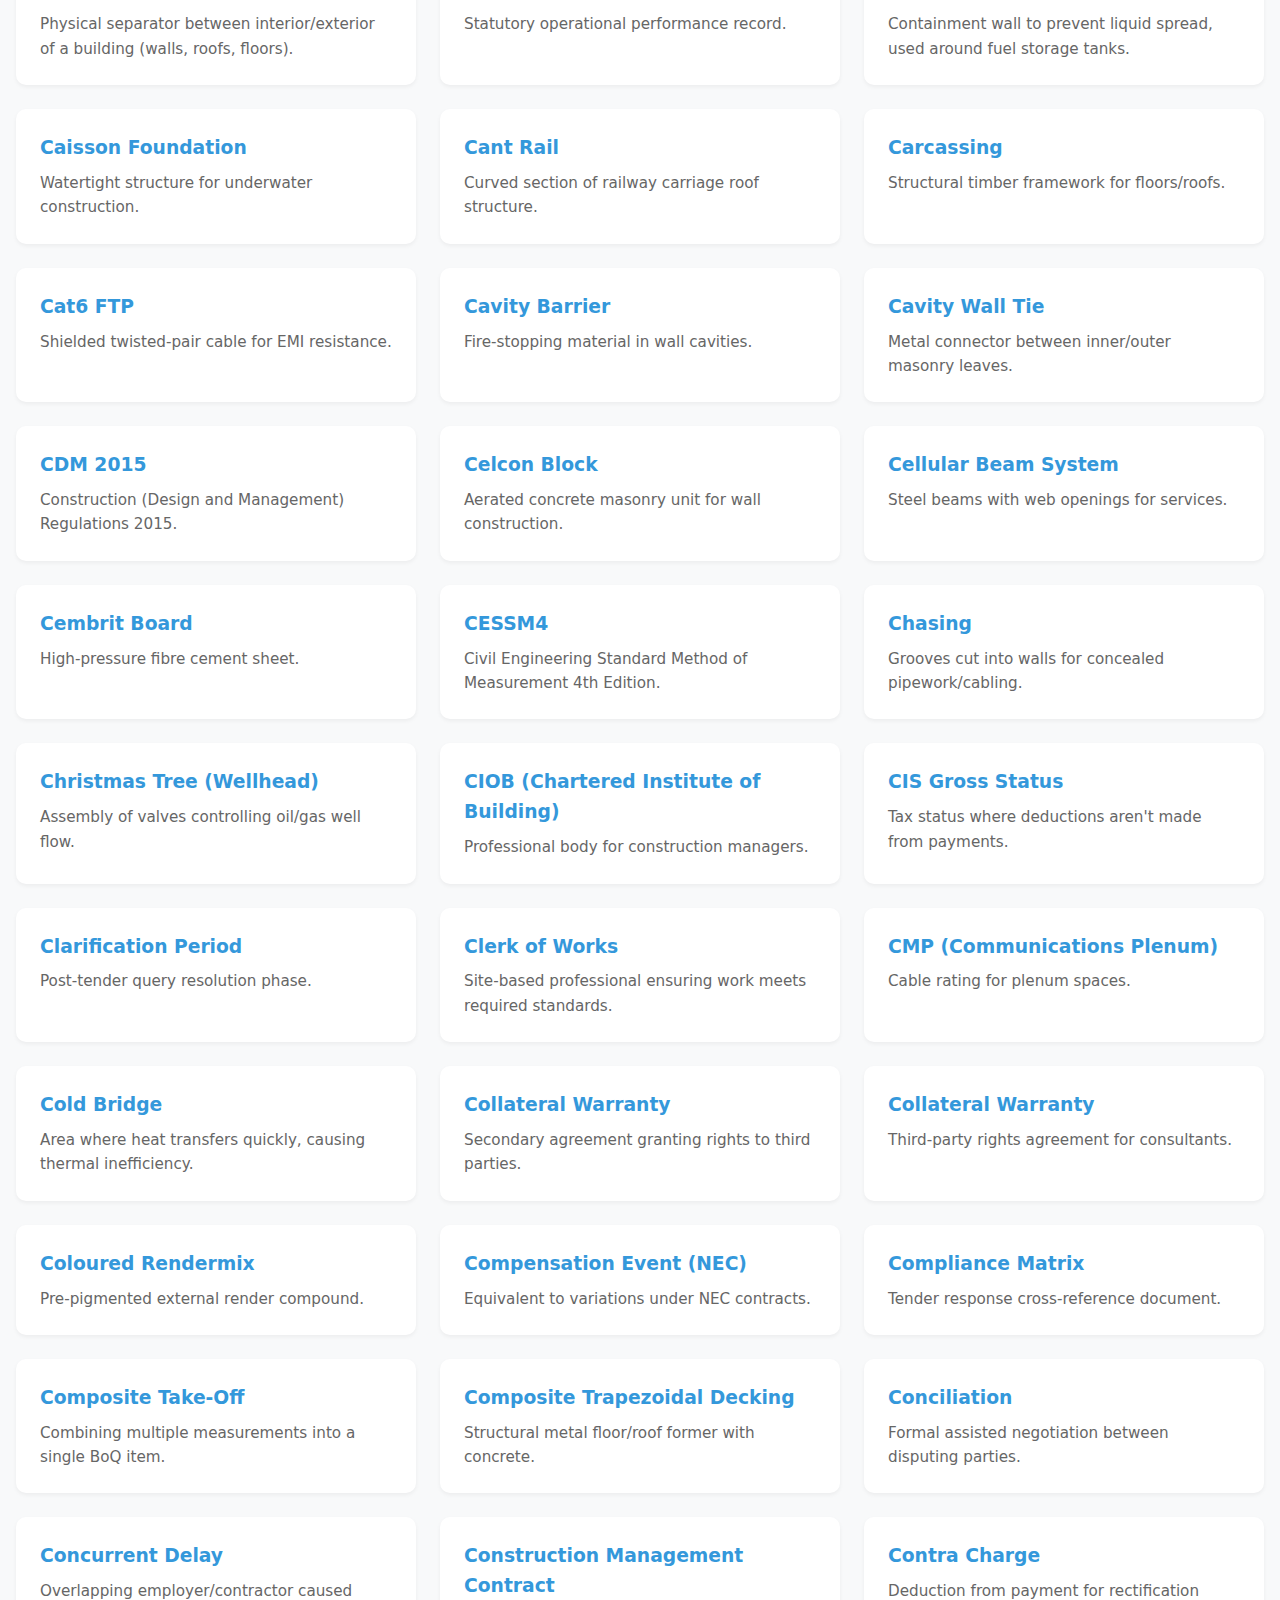
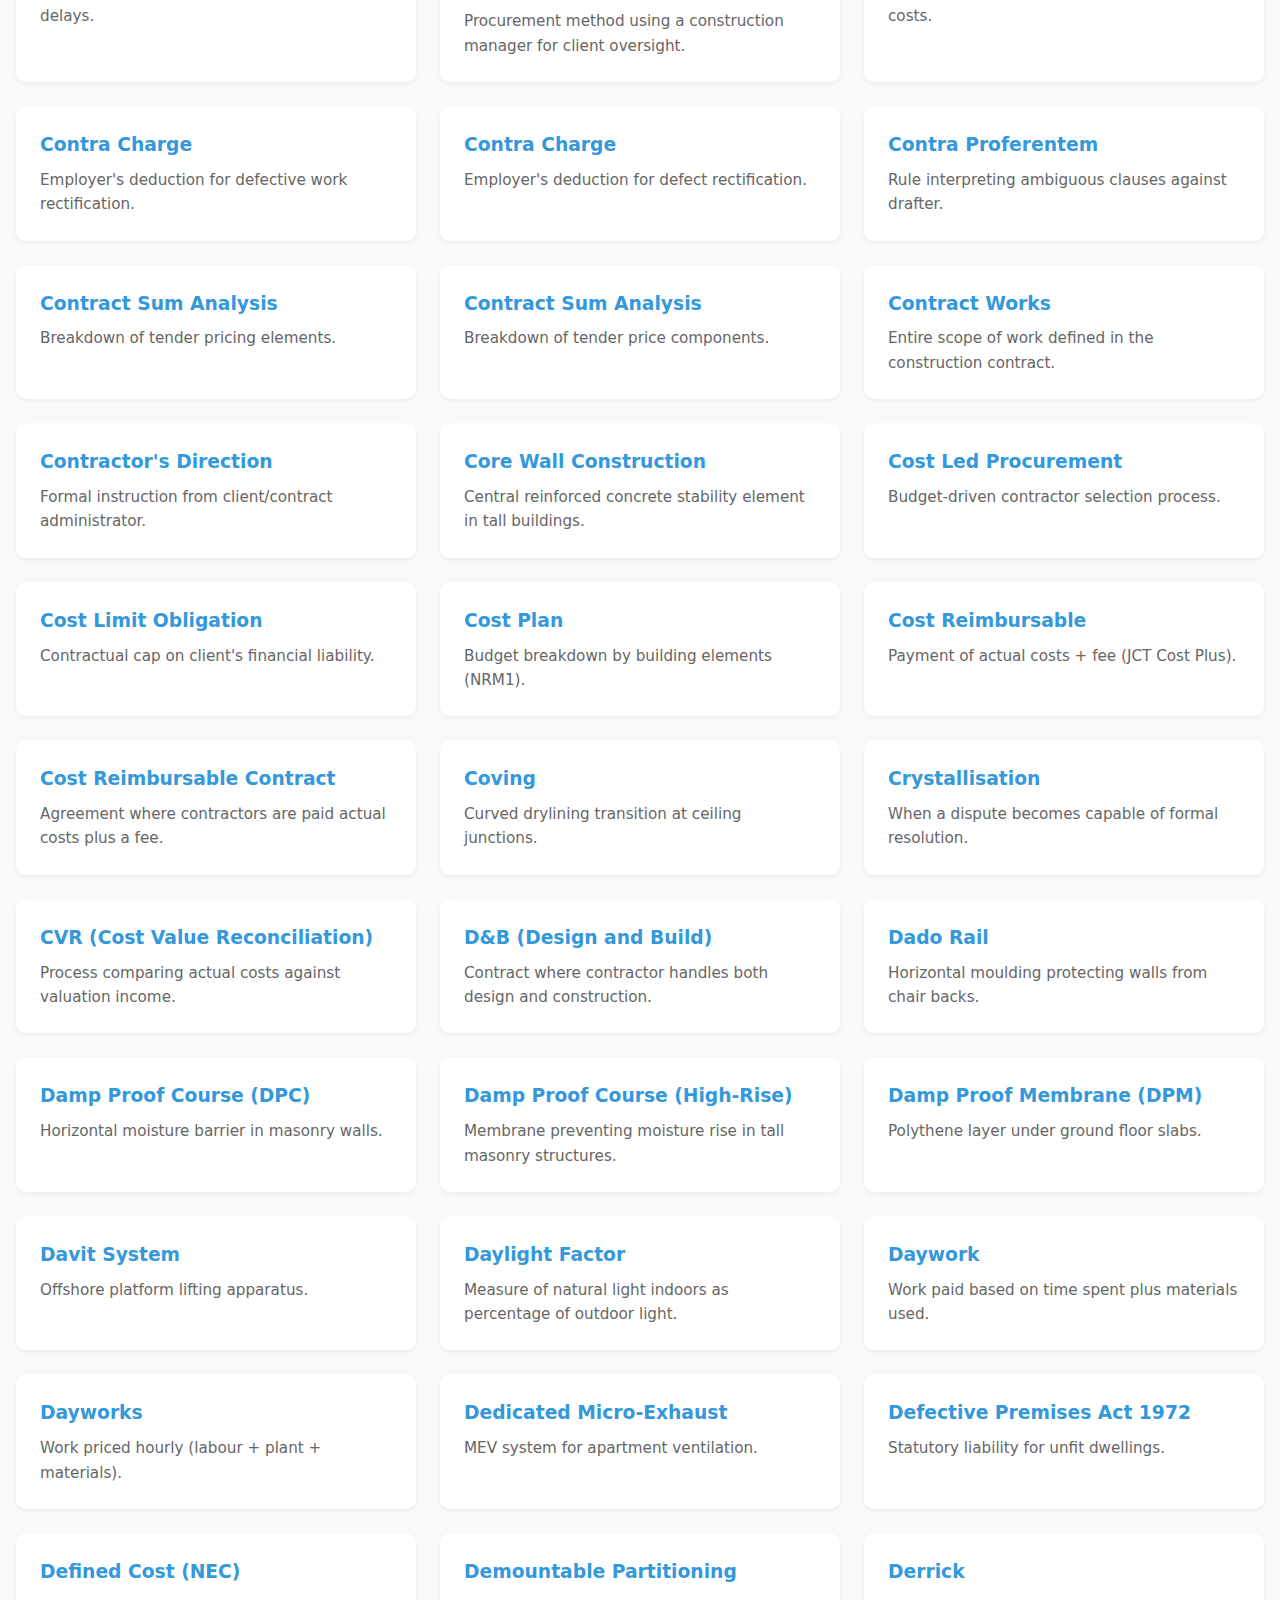
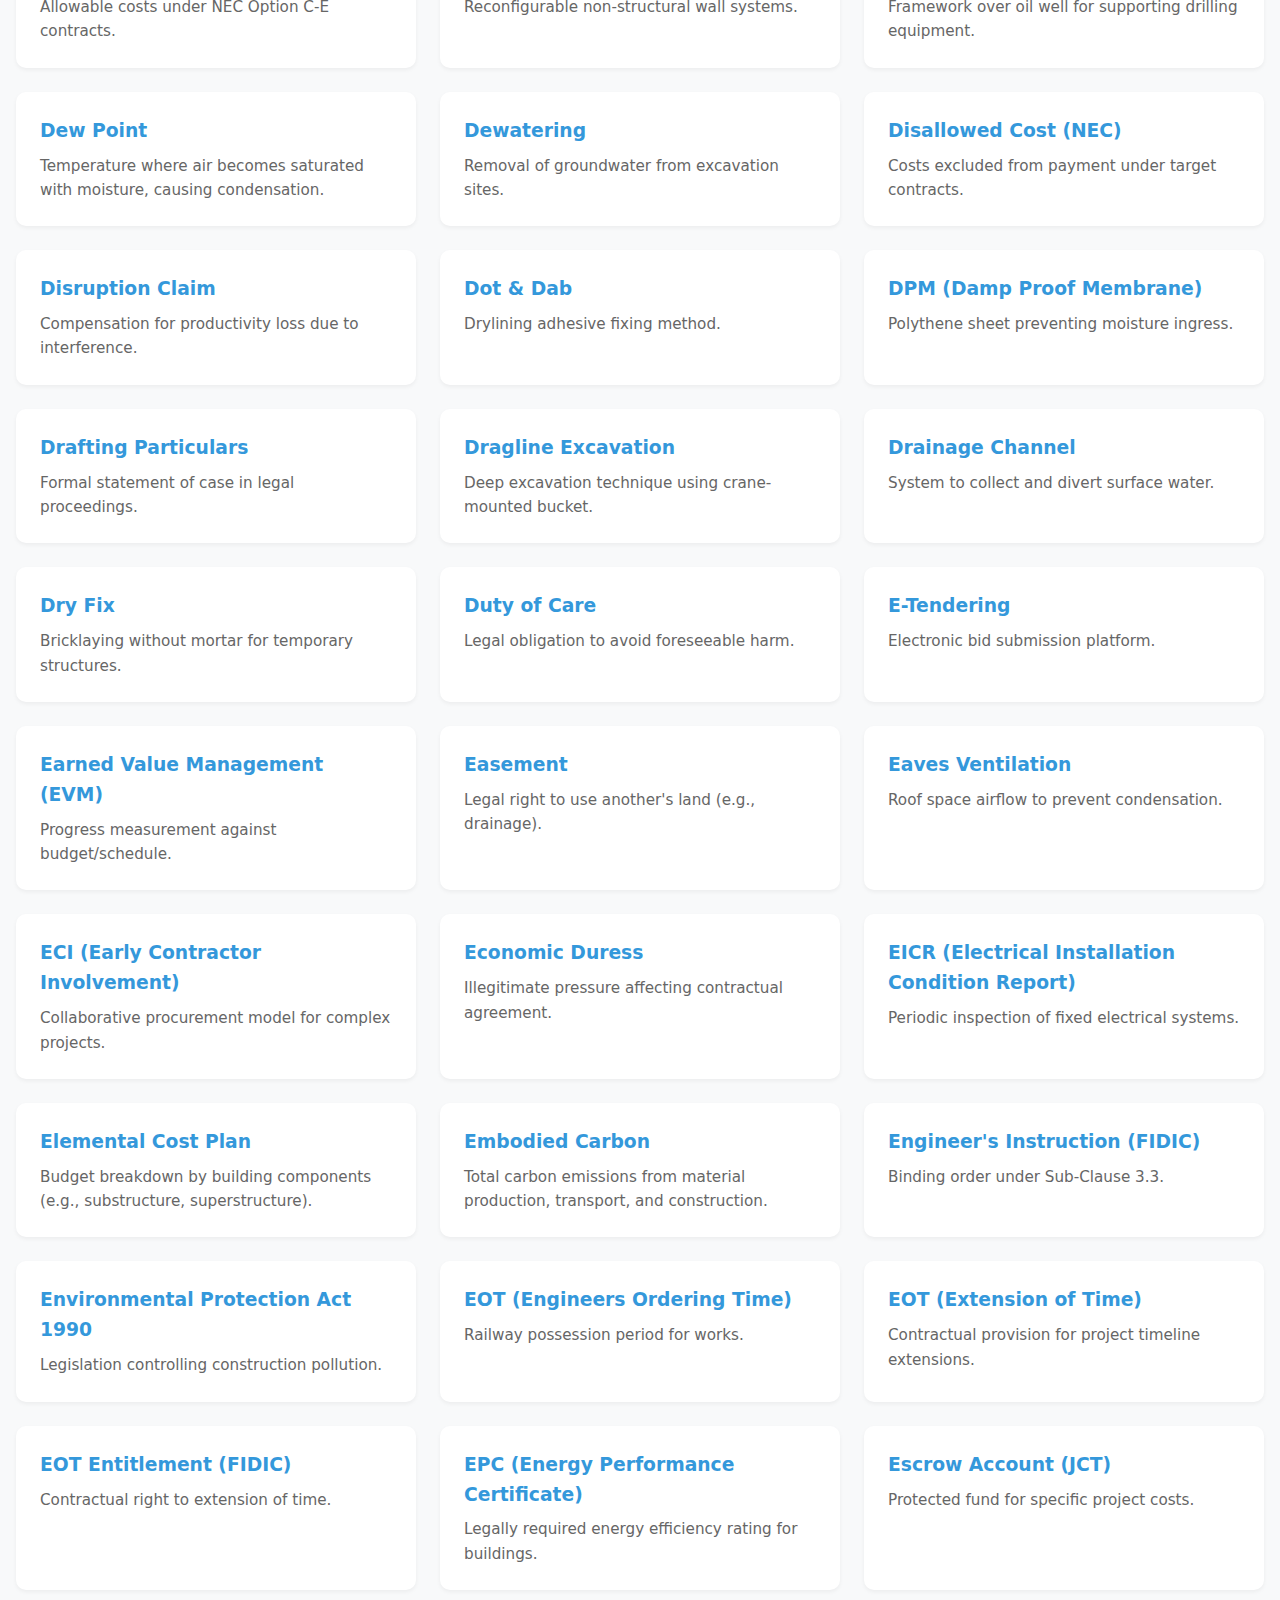
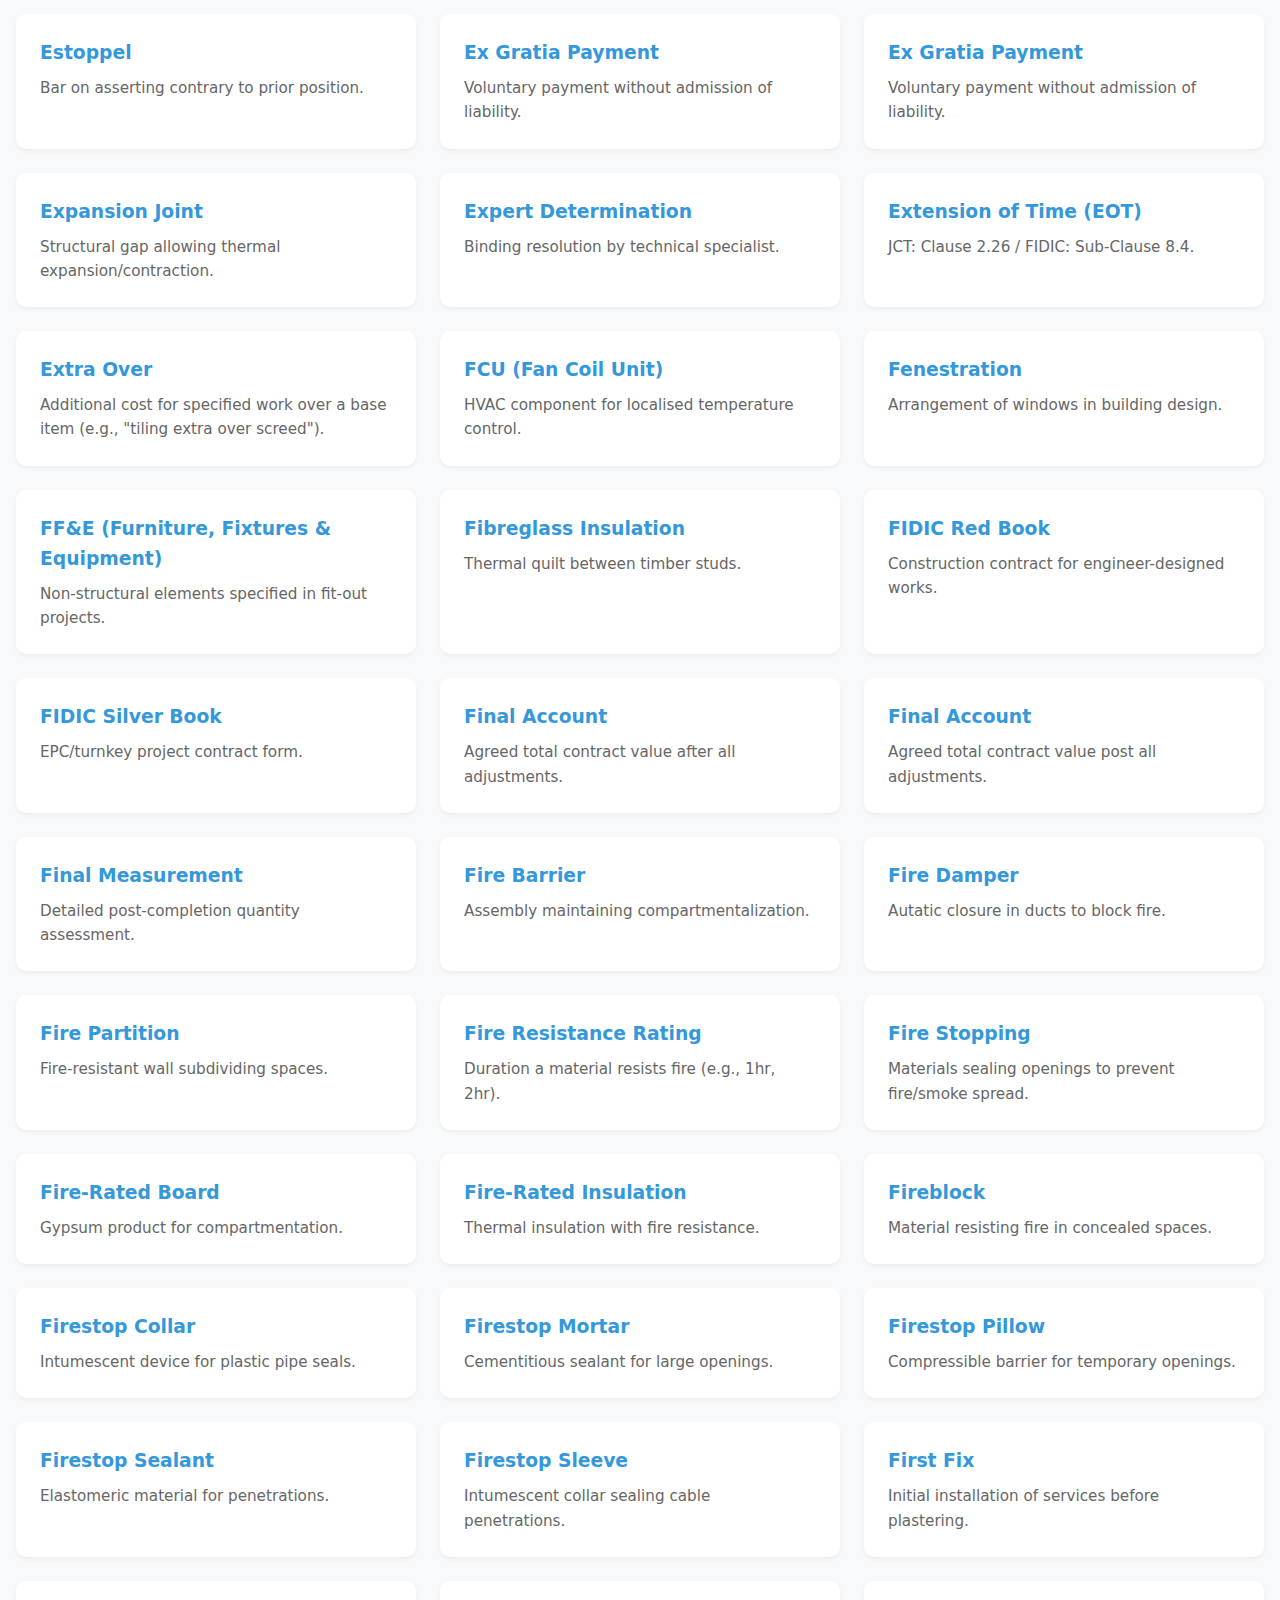
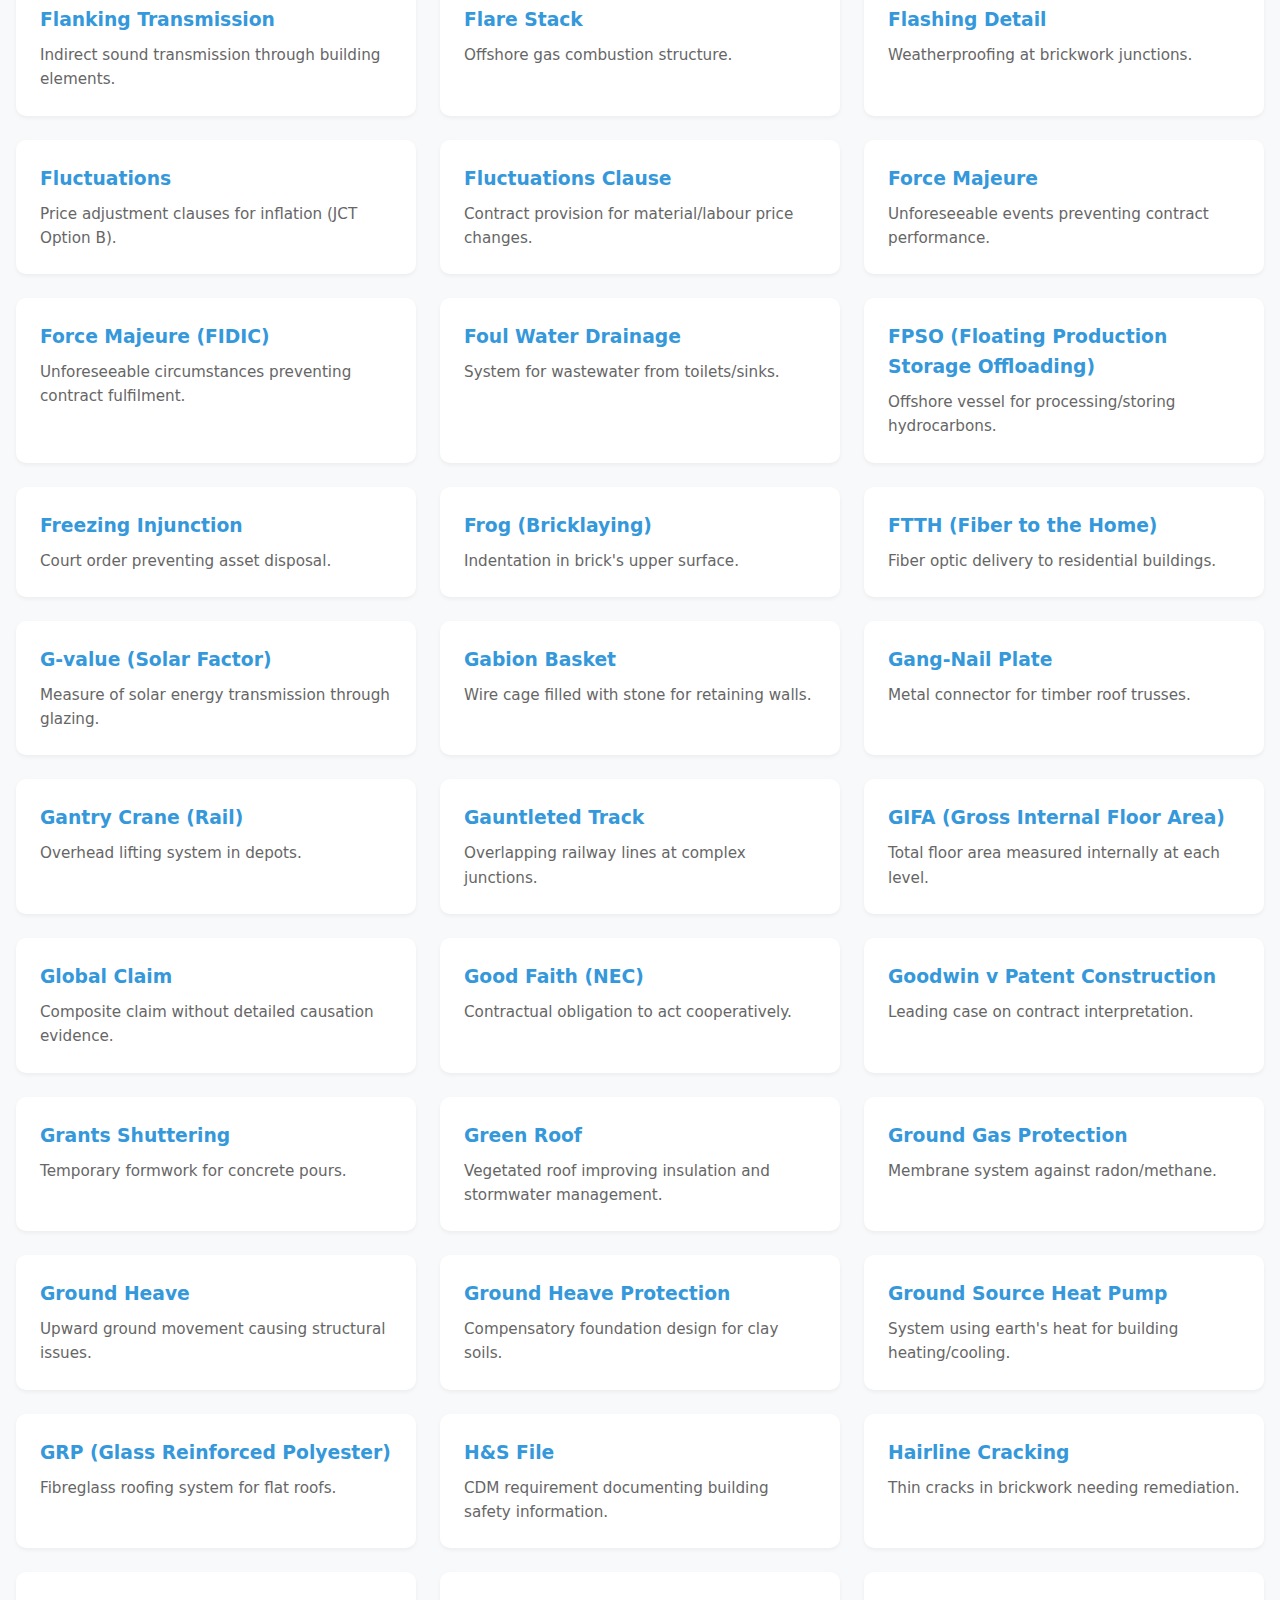
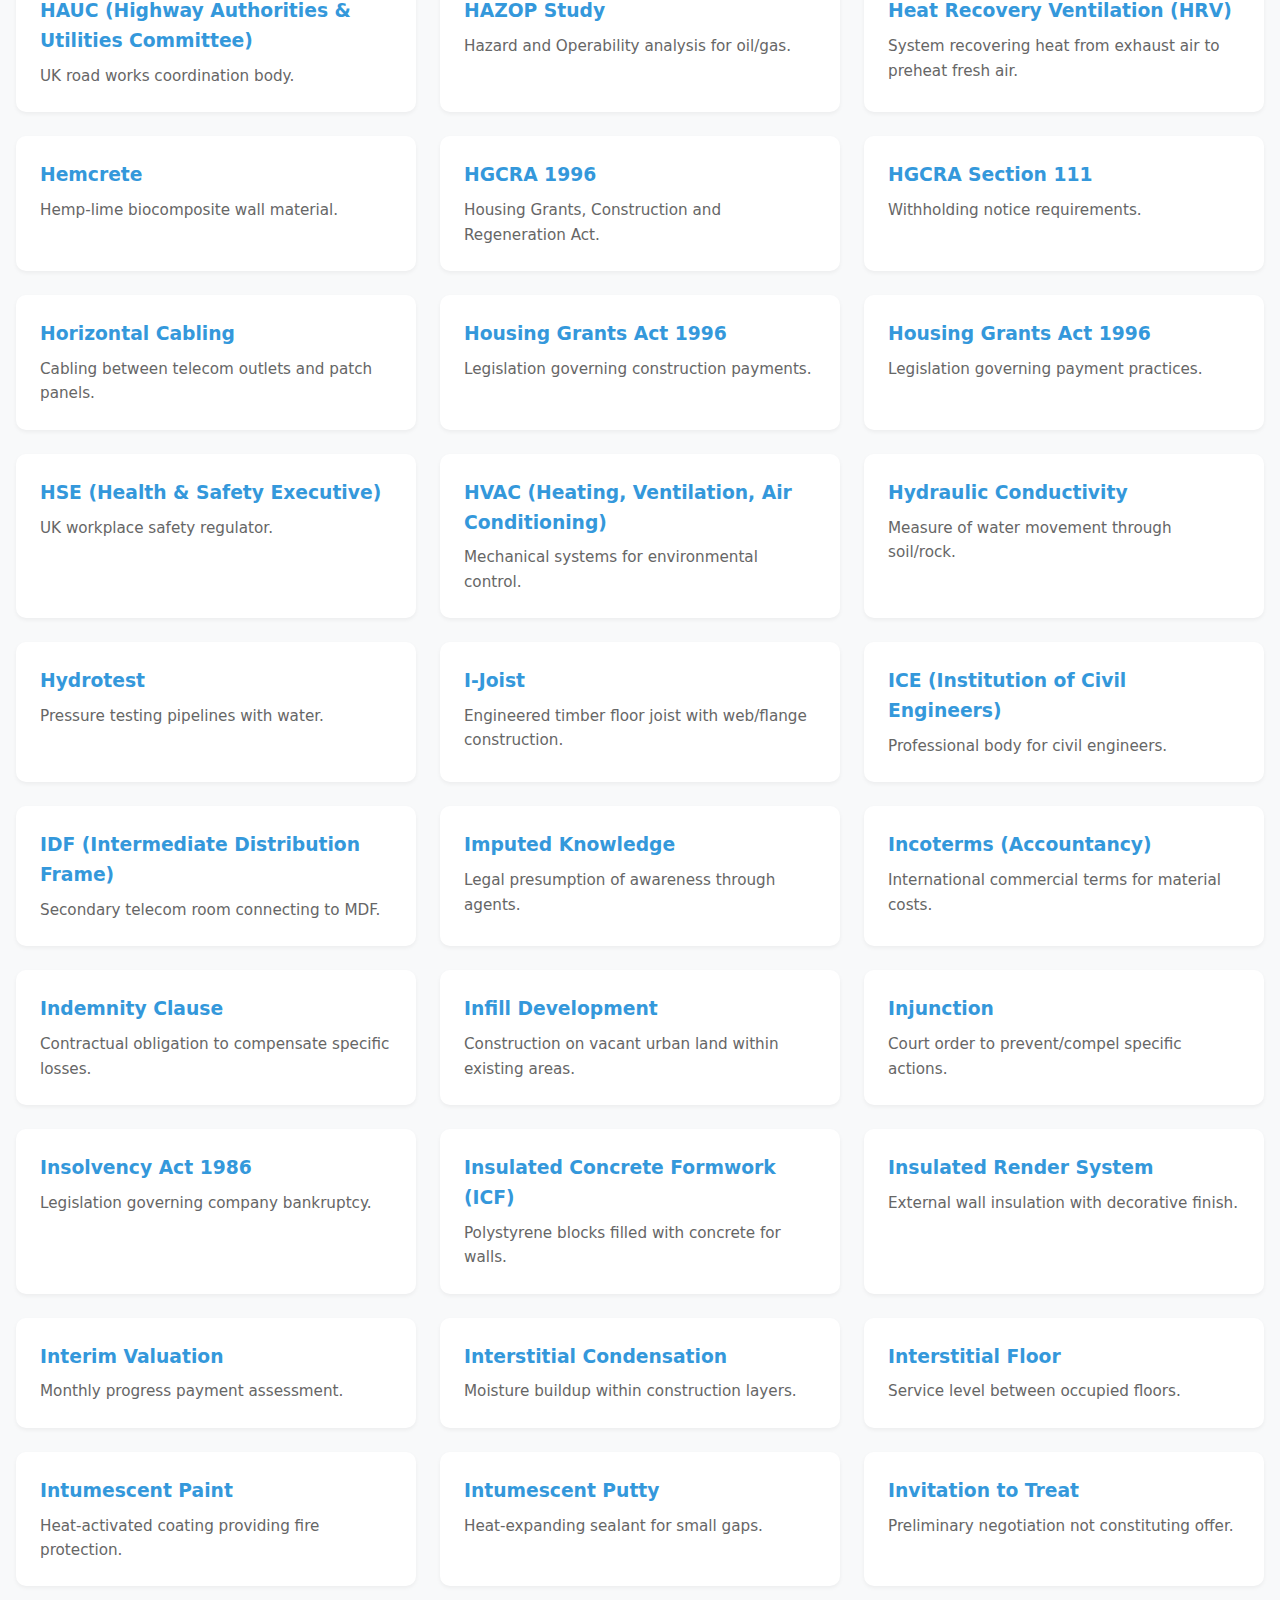
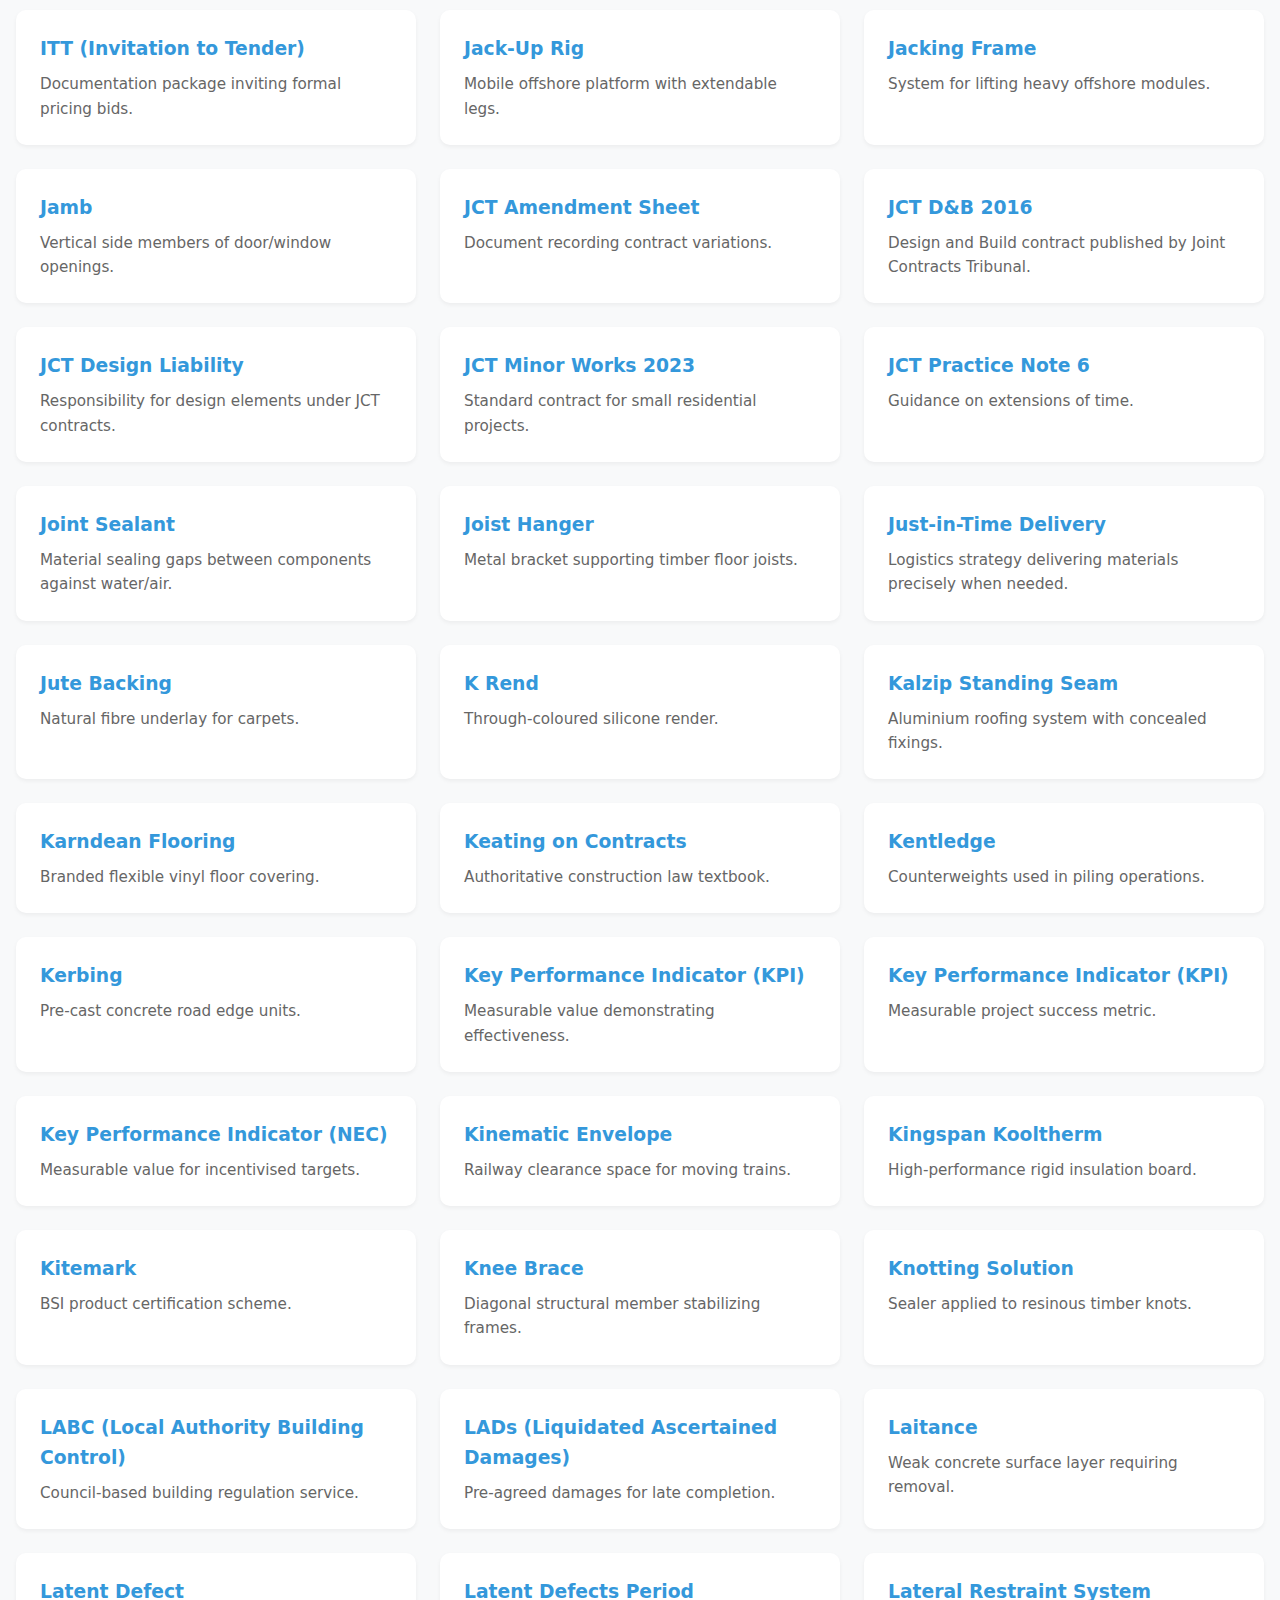
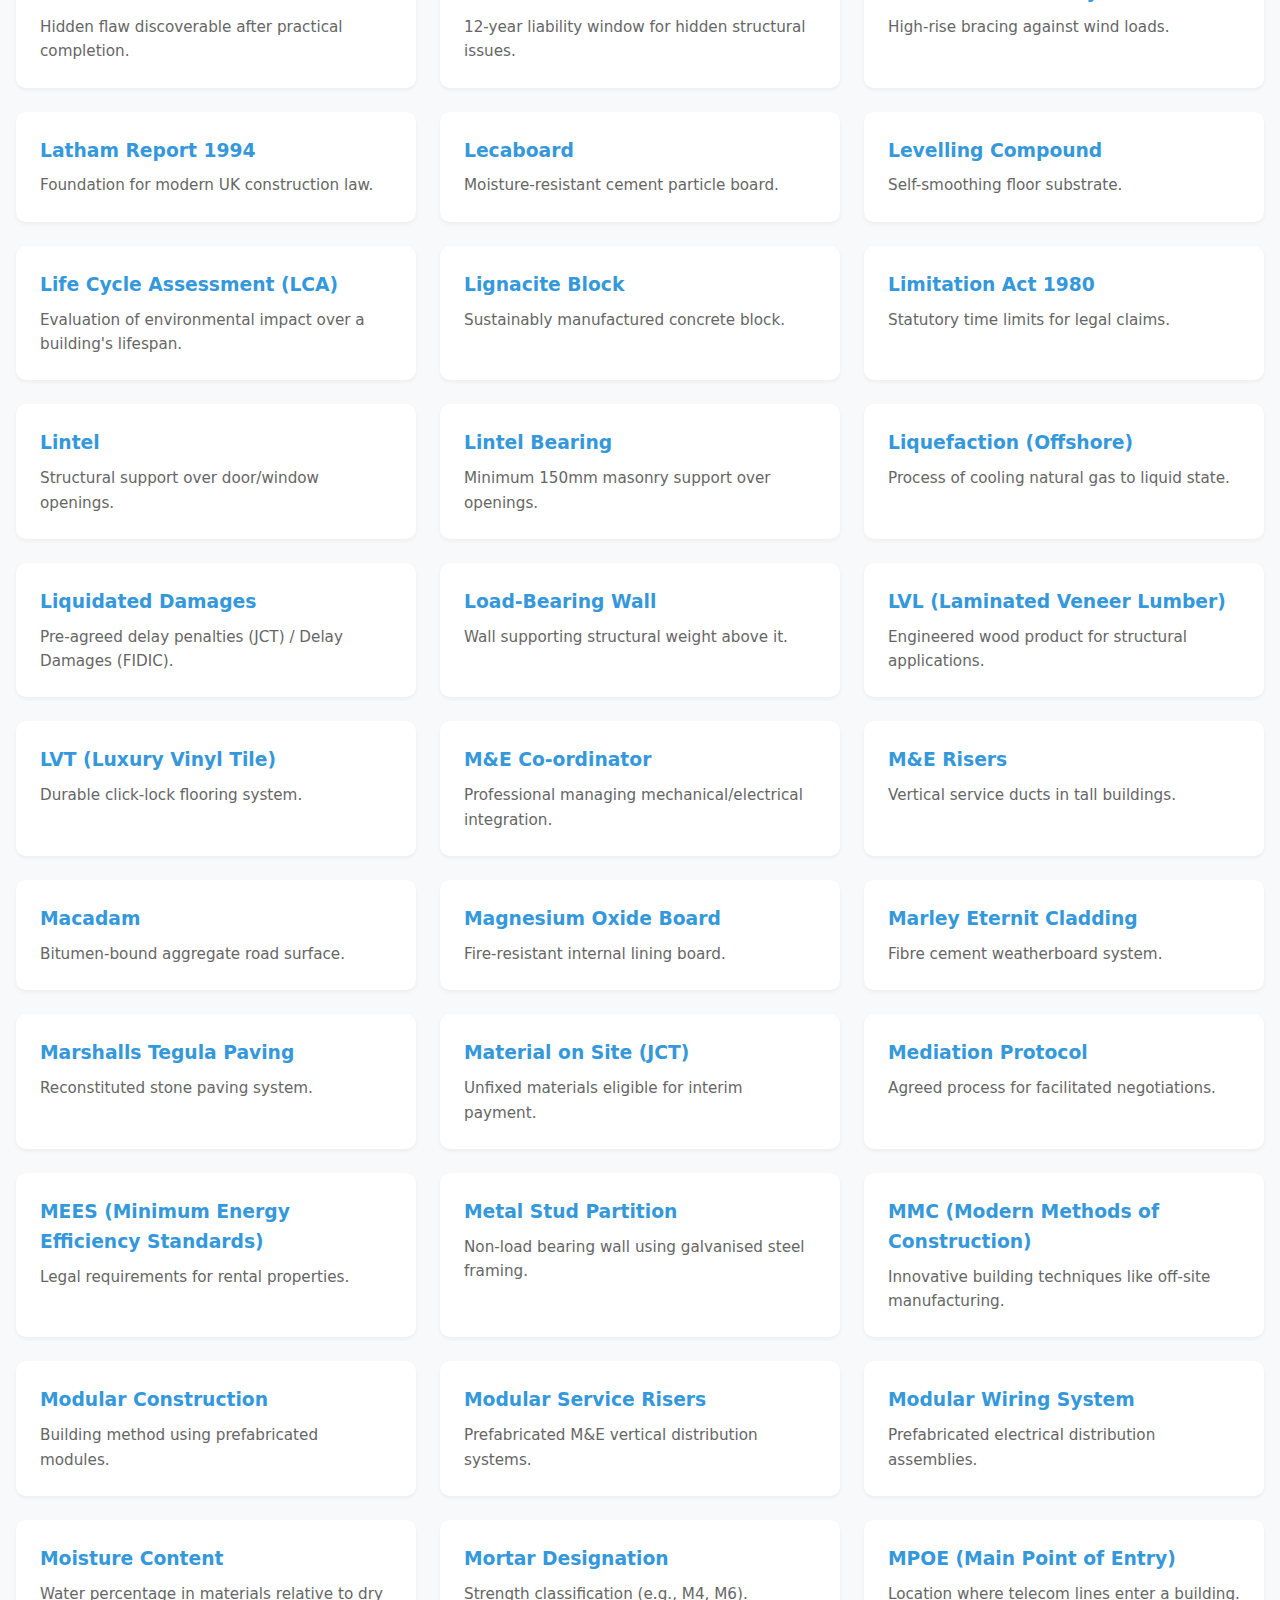
==== commit ac8446e7: "Update index.html" ====
--- a/index.html
+++ b/index.html
@@ -9,9 +9,9 @@
 </head>
 <body>
     <header>
-        <h1>The Quantity Surveying Dictionary</h1>
+        <h1 id="page-title">The Quantity Surveying Dictionary</h1>
         <input type="text" id="searchBox" placeholder="Search Quantity Surveying & Construction terms...">
-        <p class="last-updated">Last Updated: 24/02/2025</p>
+        <p class="last-updated">Last Updated: 26/02/2025</p>
         <script data-goatcounter="https://191186.goatcounter.com/count" async src="//gc.zgo.at/count.js"></script>
         <div class="creator-note">
             Created by <a href="https://www.linkedin.com/in/bengoulding" target="_blank" rel="noopener">Ben</a><br>
@@ -62,21 +62,24 @@
     <script>
     document.addEventListener('DOMContentLoaded', function() {
         const mediaQuery = window.matchMedia('(max-width: 767px)');
+        const pageTitle = document.getElementById('page-title');
         const searchBox = document.getElementById('searchBox');
 
-        function updatePlaceholder() {
+        function updateContent() {
             if (mediaQuery.matches) {
+                pageTitle.textContent = 'The QS Dictionary';
                 searchBox.placeholder = 'Search terms...';
             } else {
+                pageTitle.textContent = 'The Quantity Surveying Dictionary';
                 searchBox.placeholder = 'Search Quantity Surveying & Construction terms...';
             }
         }
 
-        // Set initial placeholder
-        updatePlaceholder();
+        // Set initial content
+        updateContent();
 
-        // Update placeholder when screen size changes
-        mediaQuery.addEventListener('change', updatePlaceholder);
+        // Update content when screen size changes
+        mediaQuery.addEventListener('change', updateContent);
     });
     </script>
 </body>
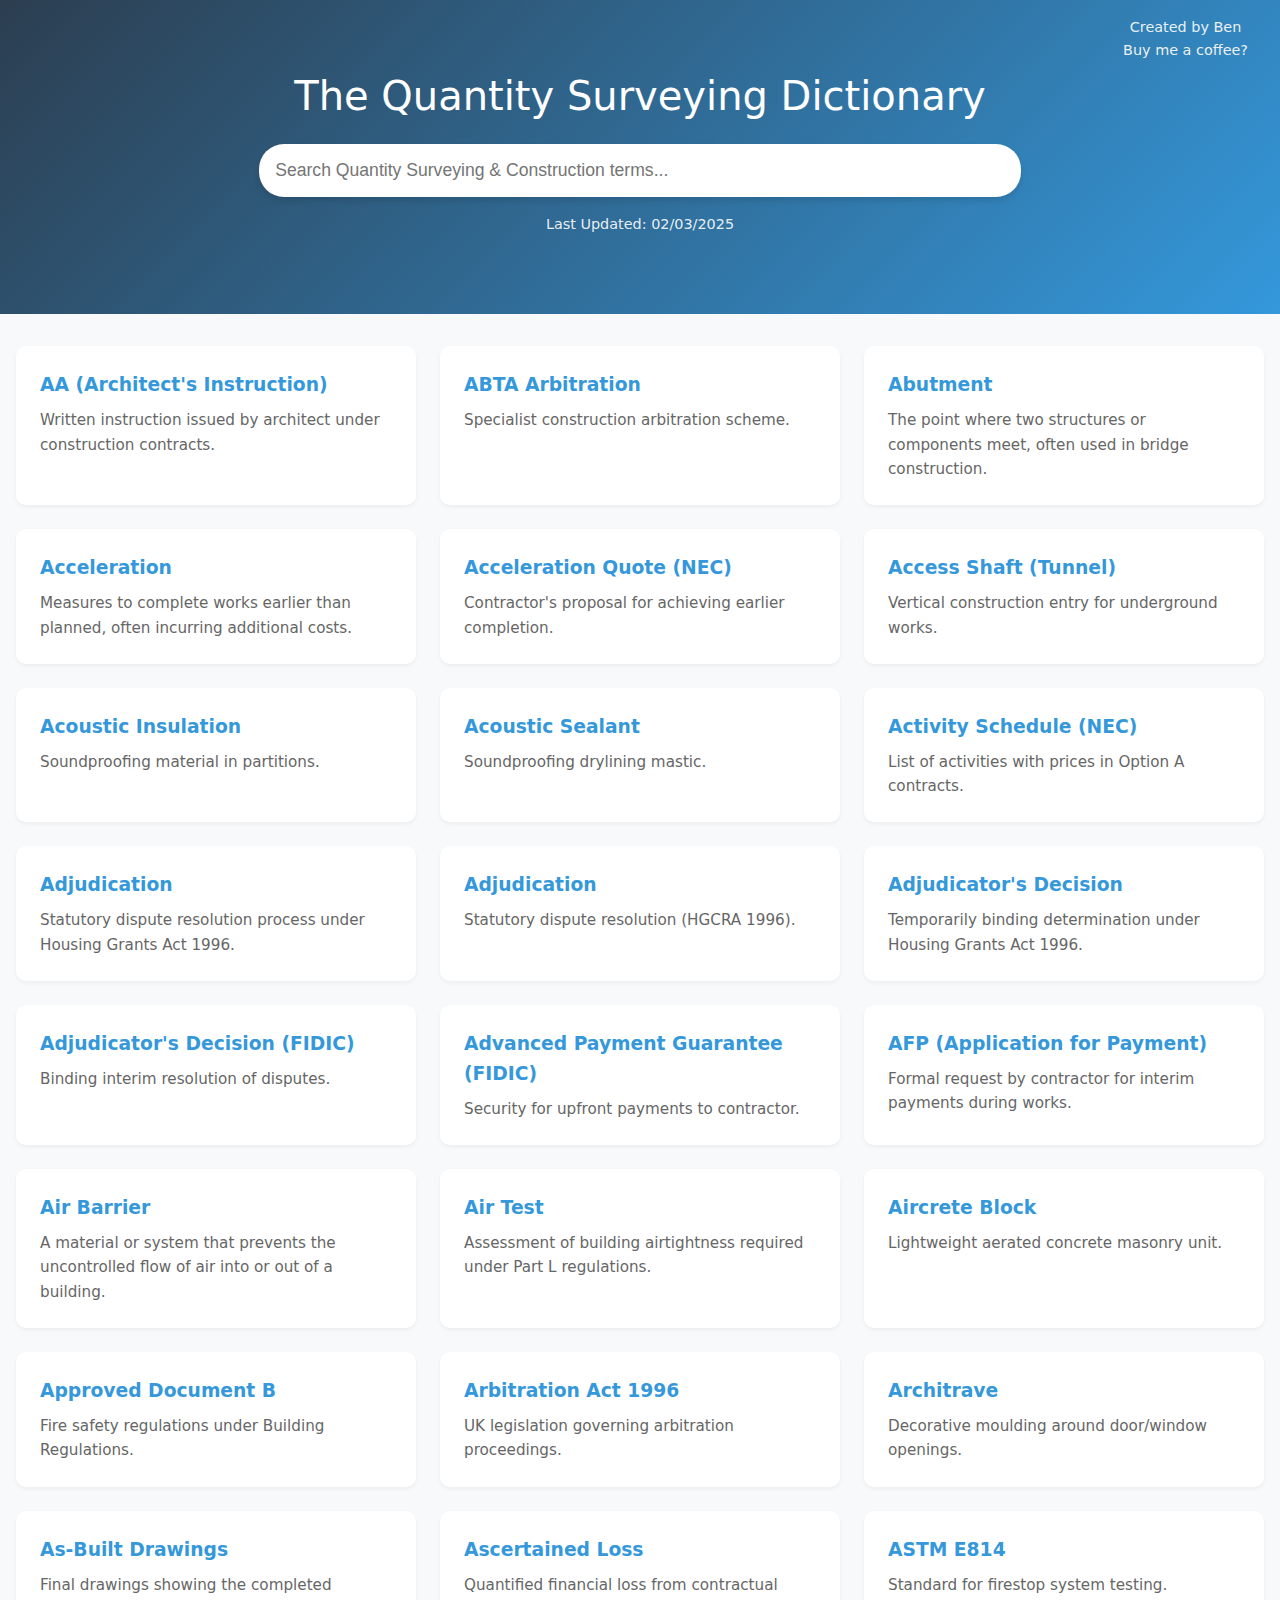
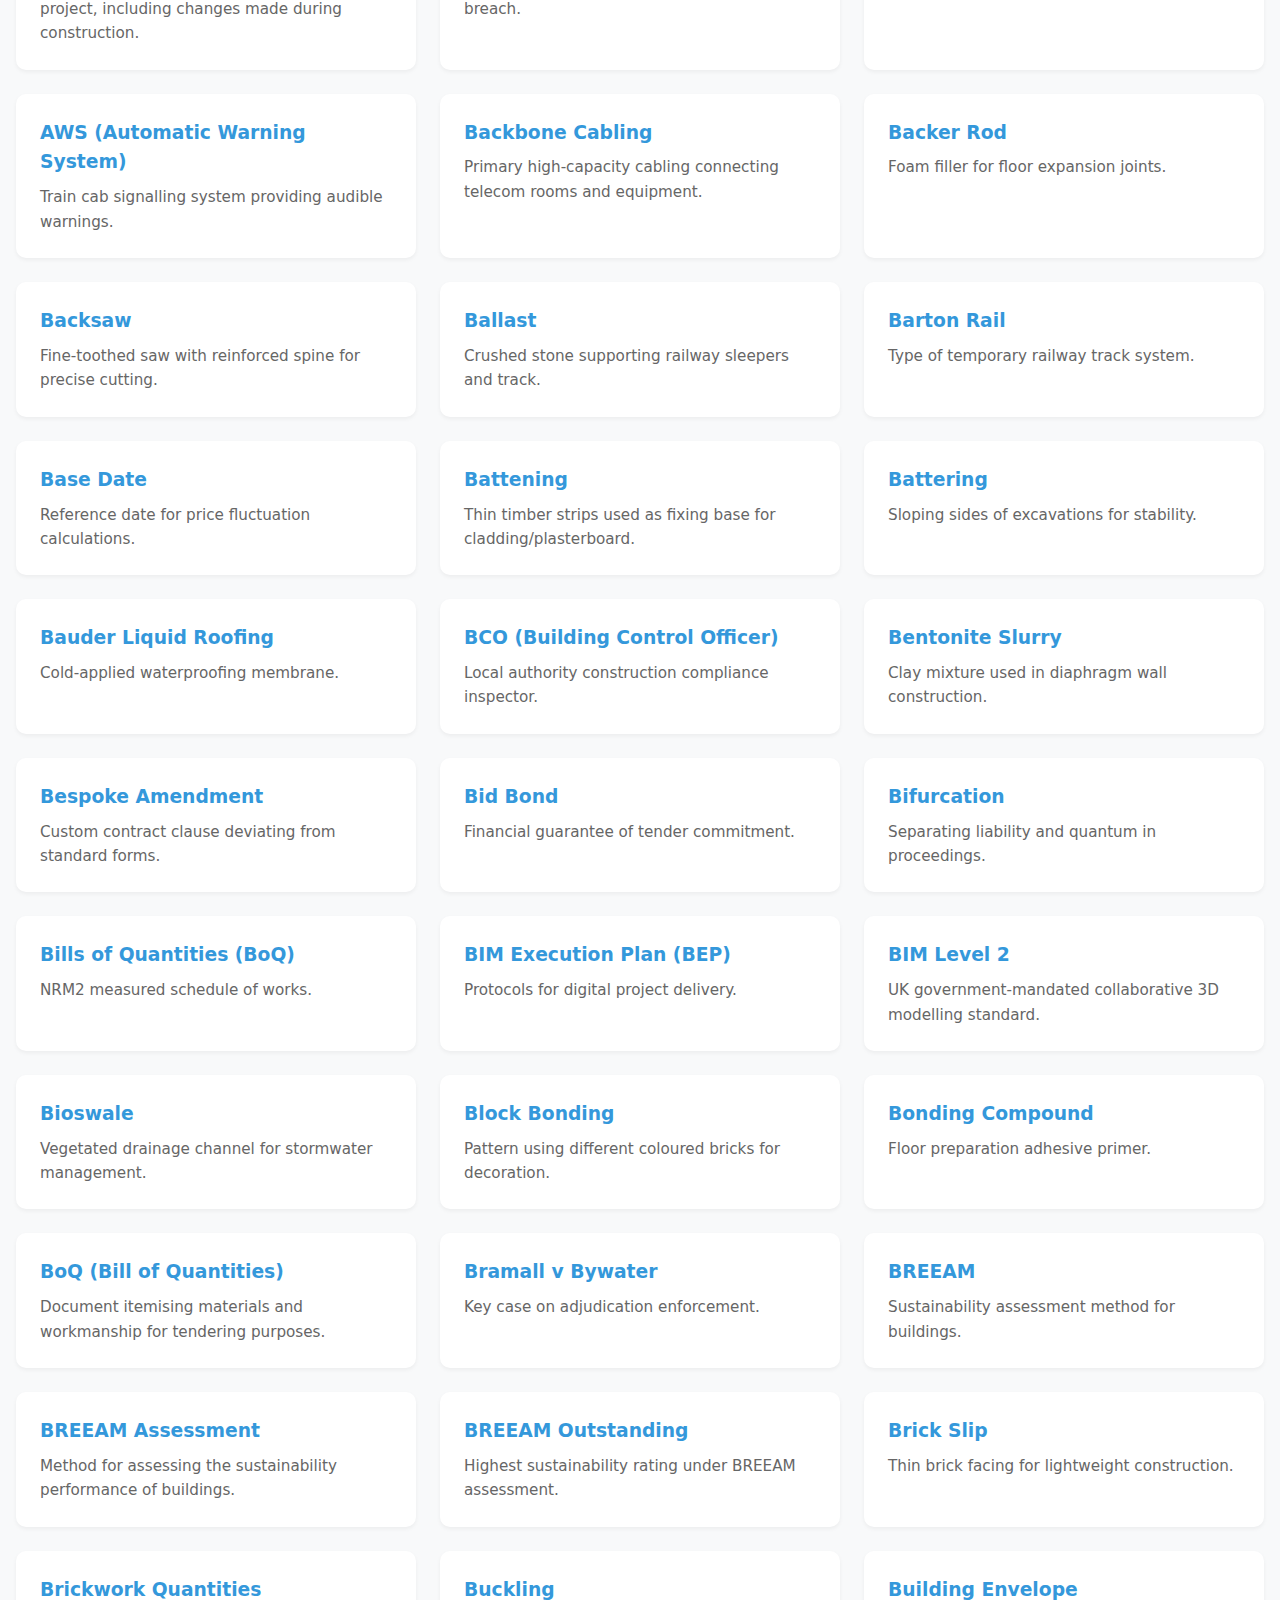
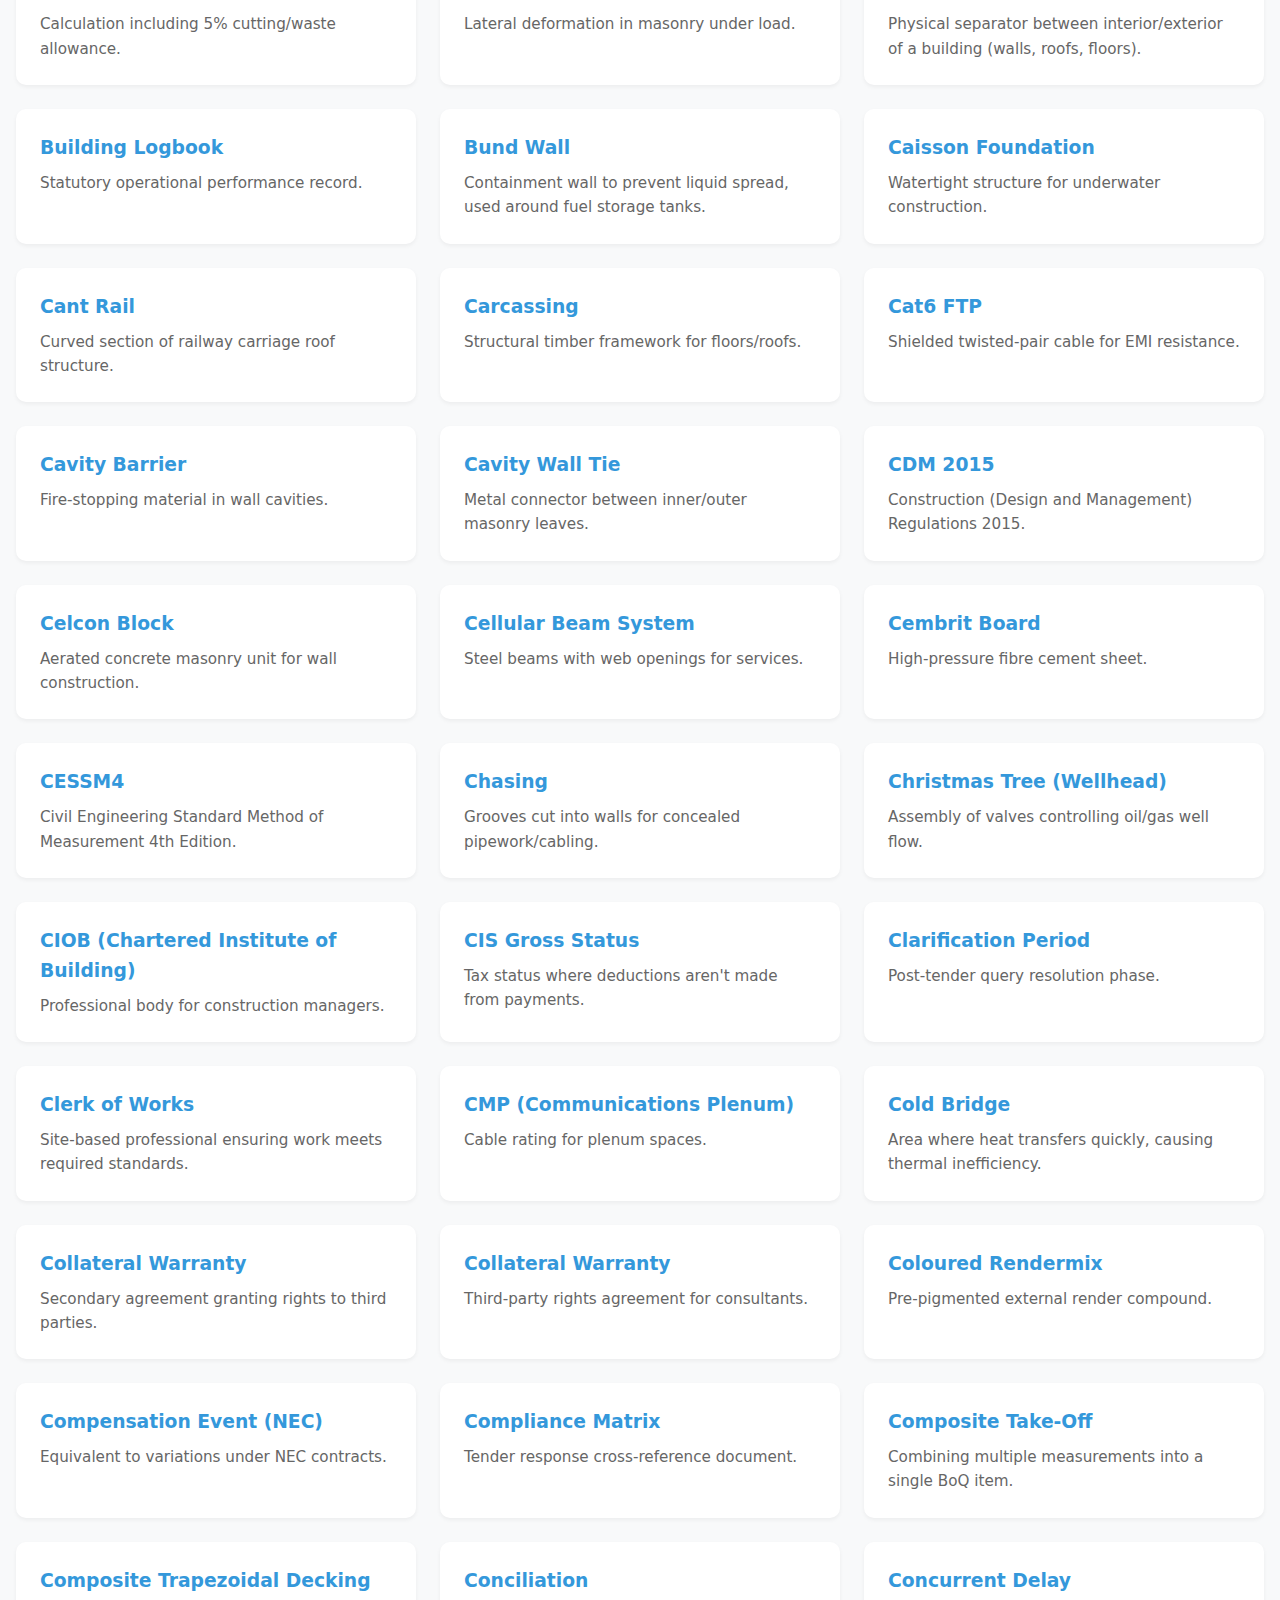
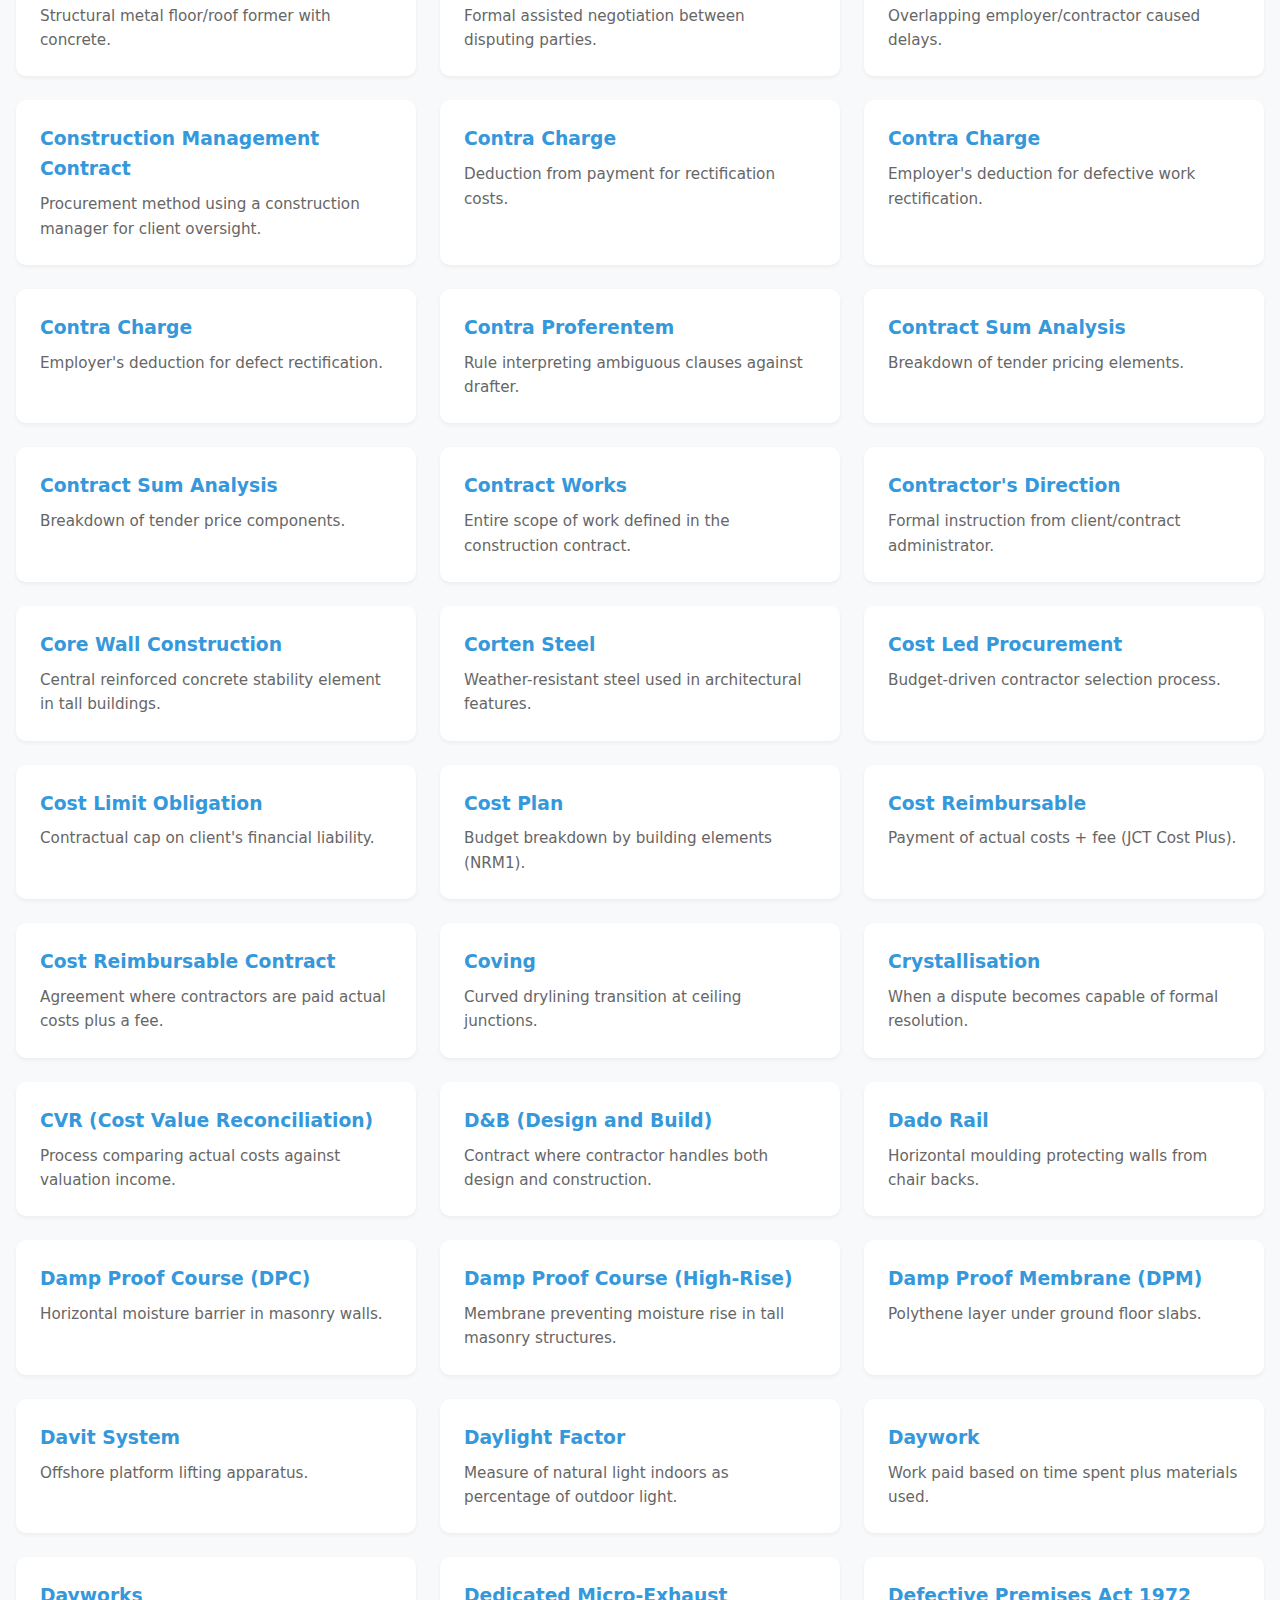
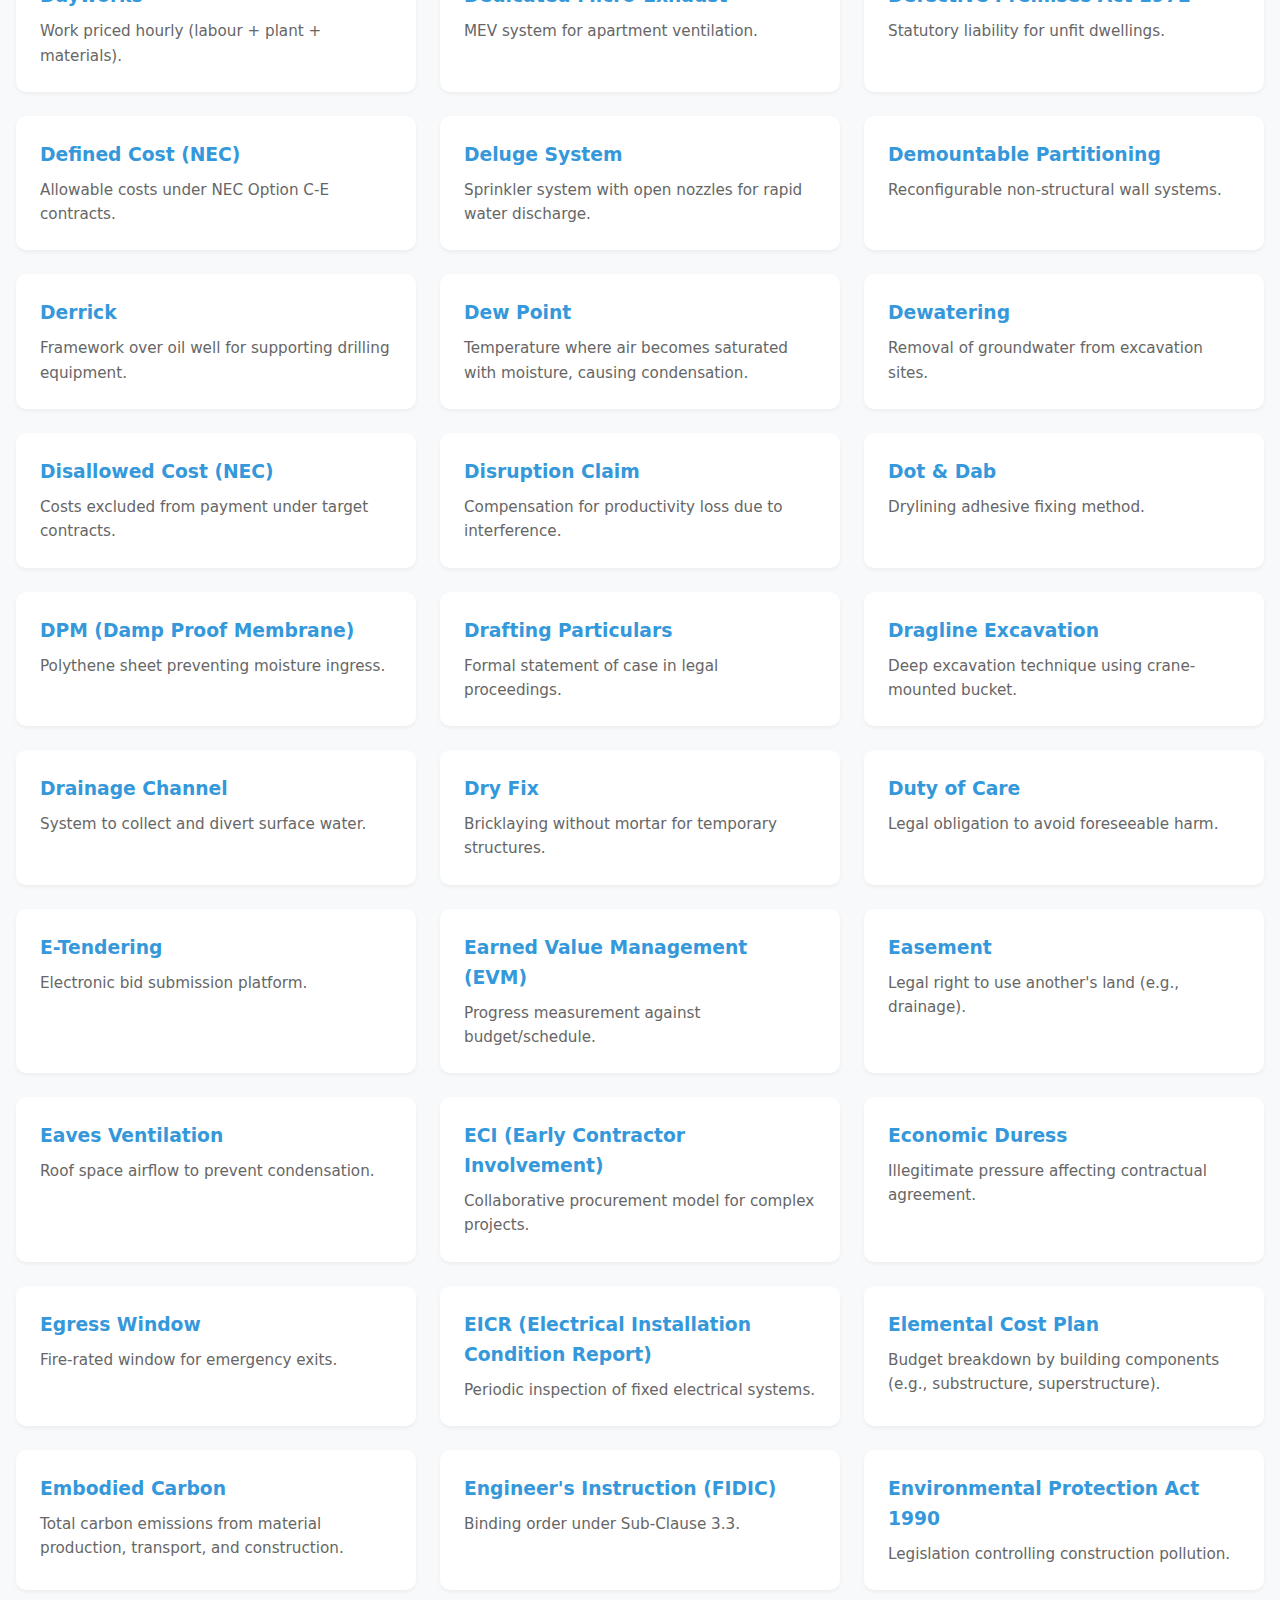
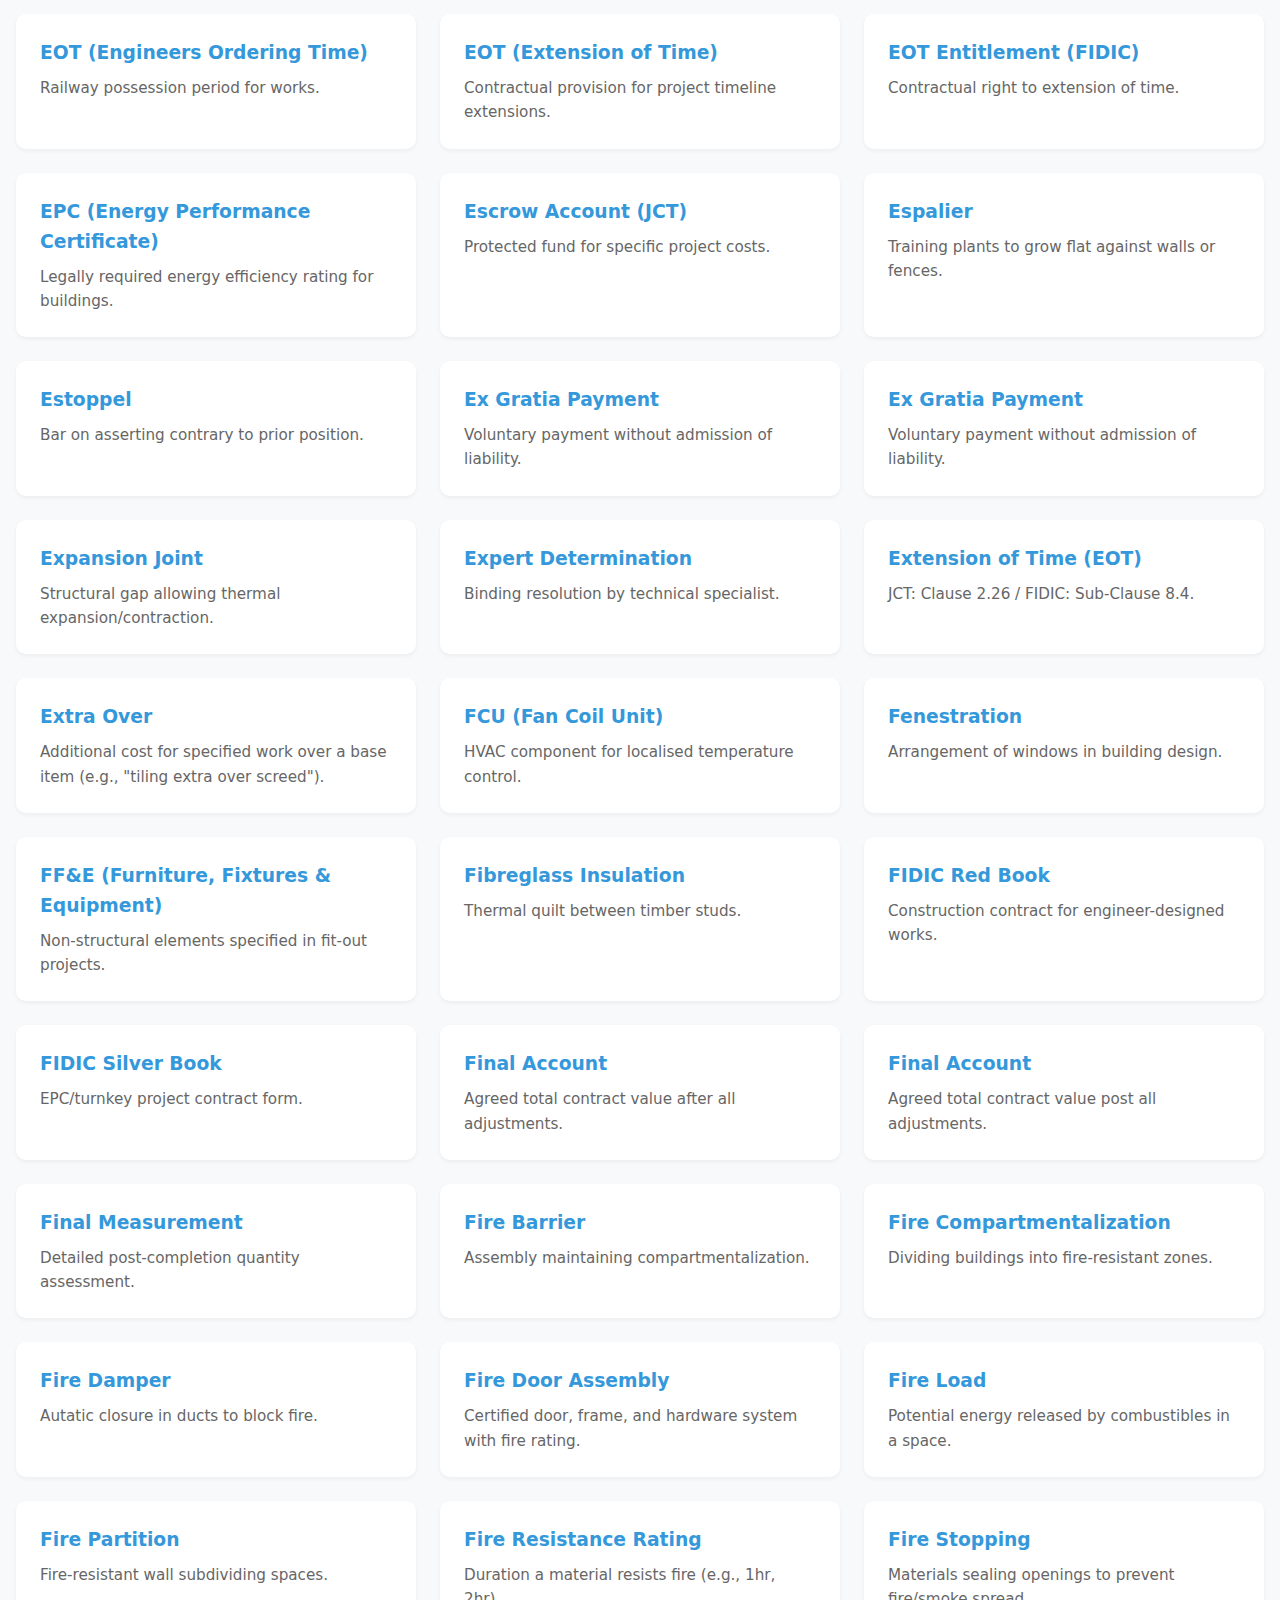
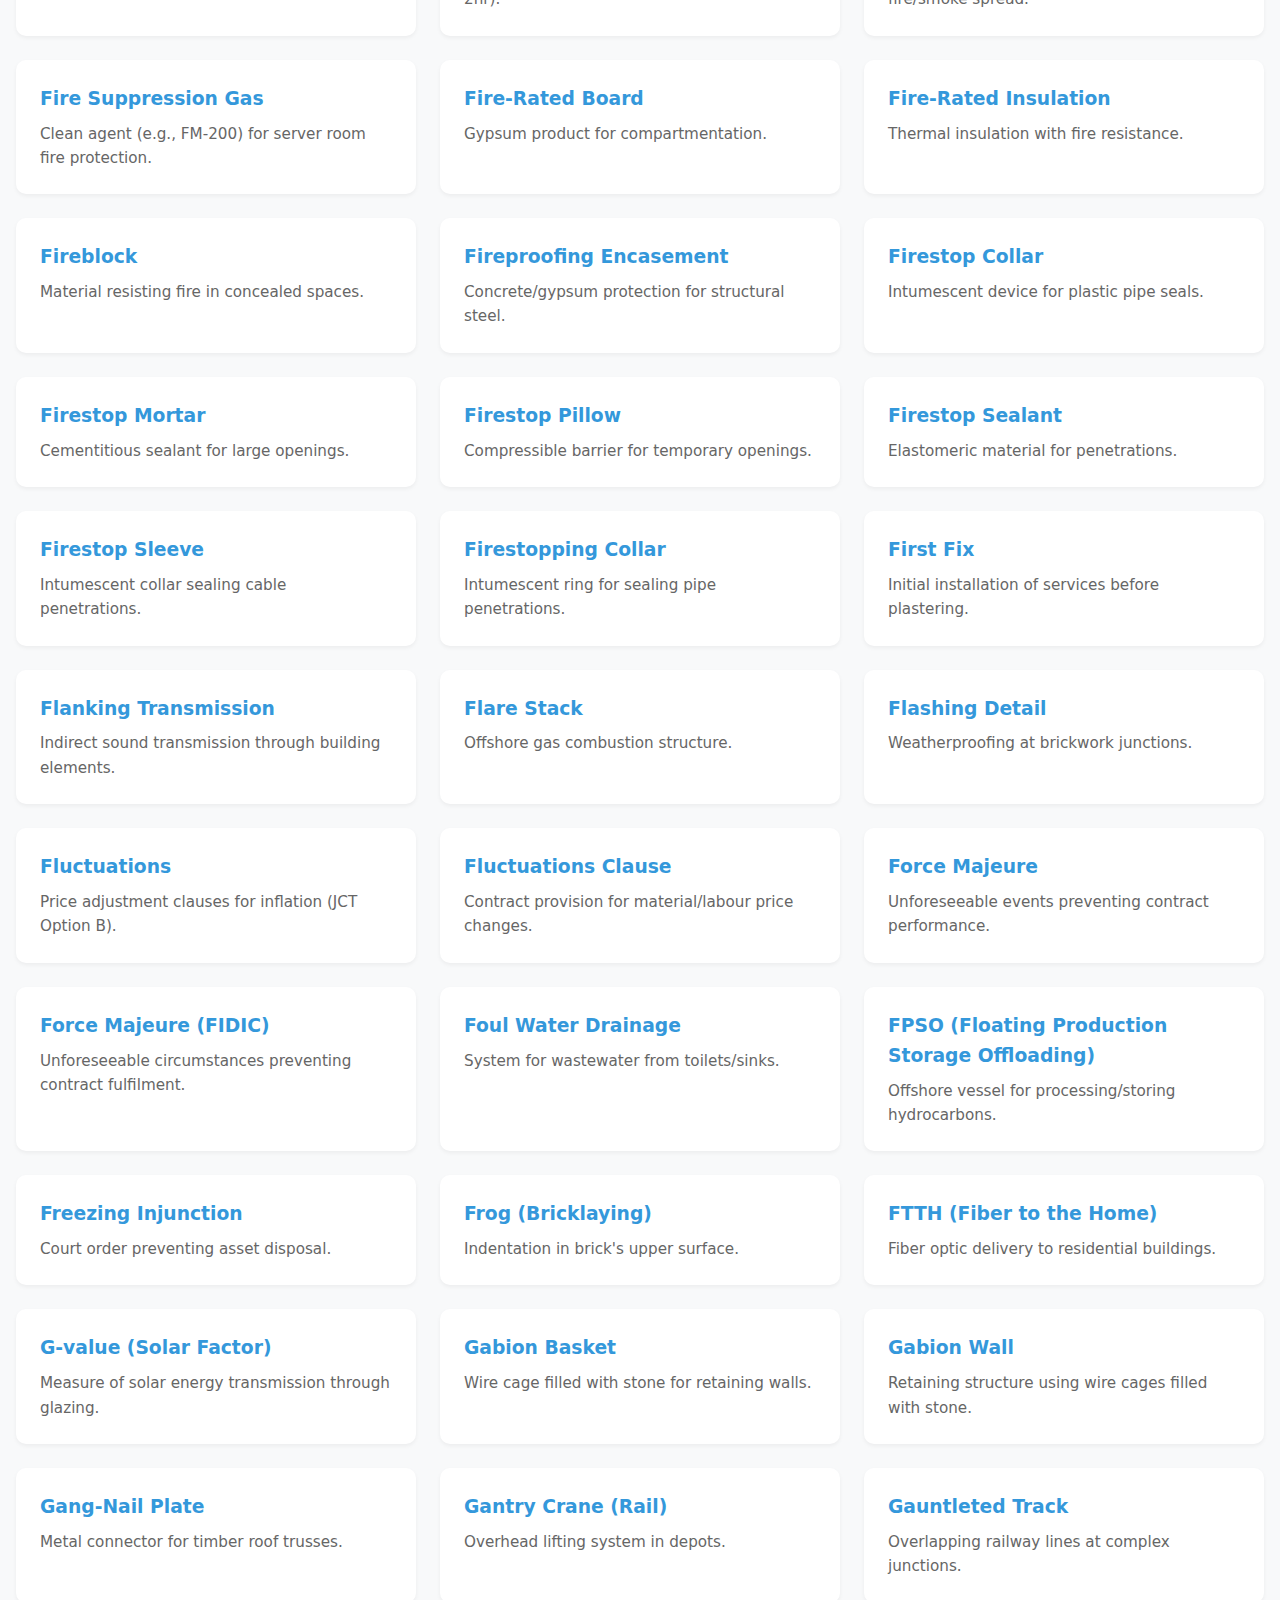
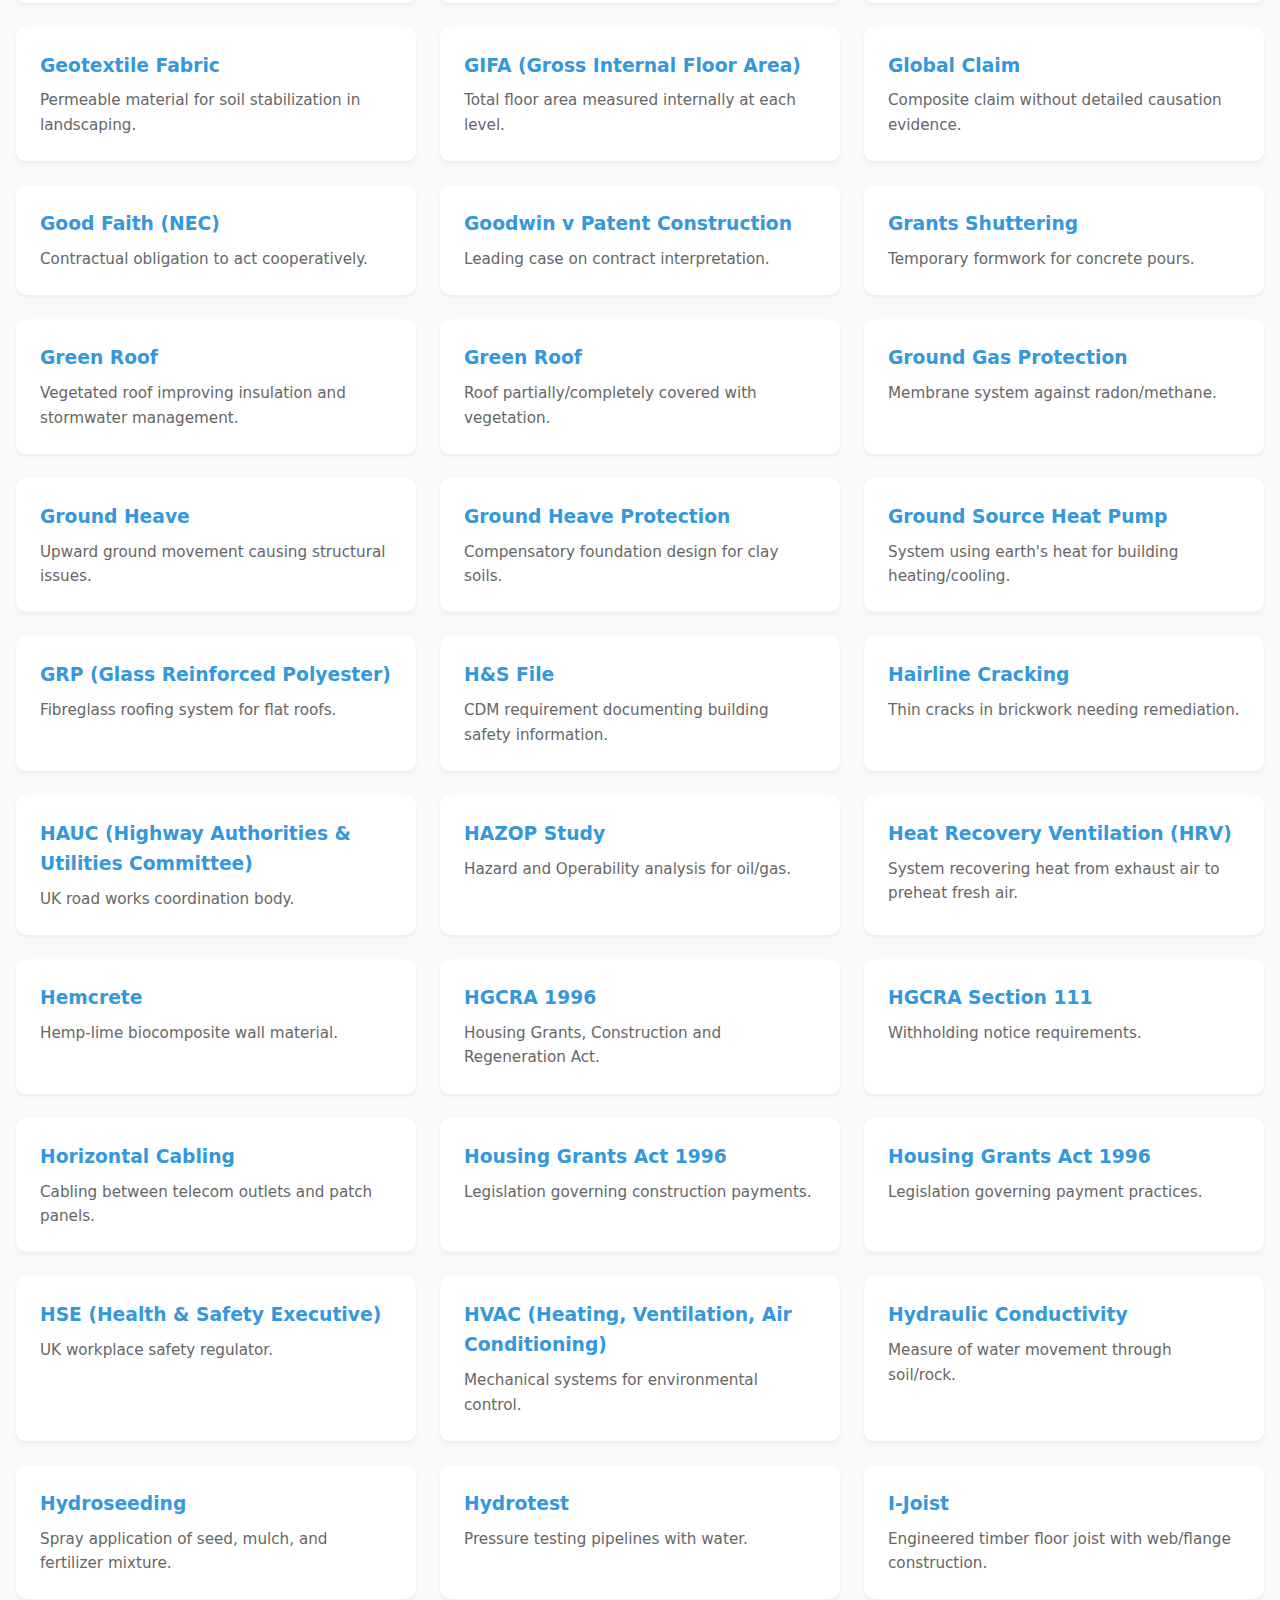
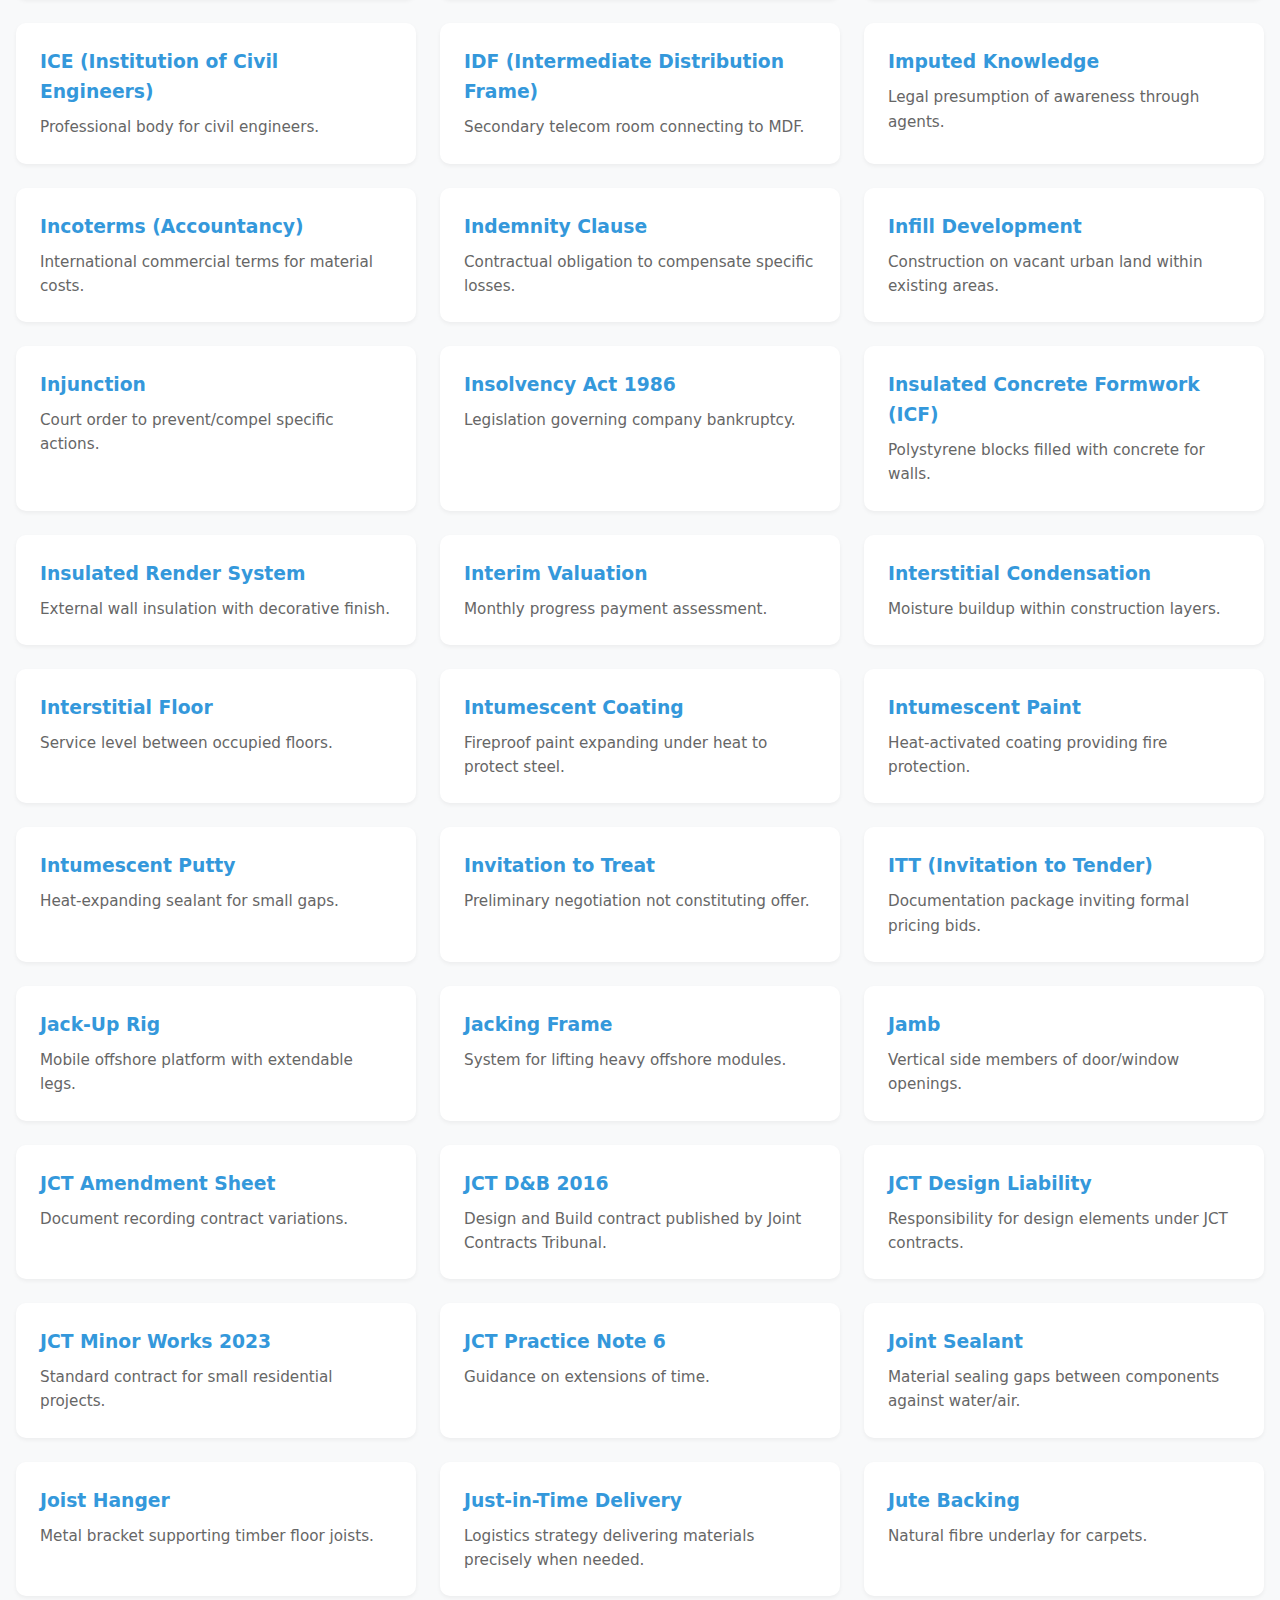
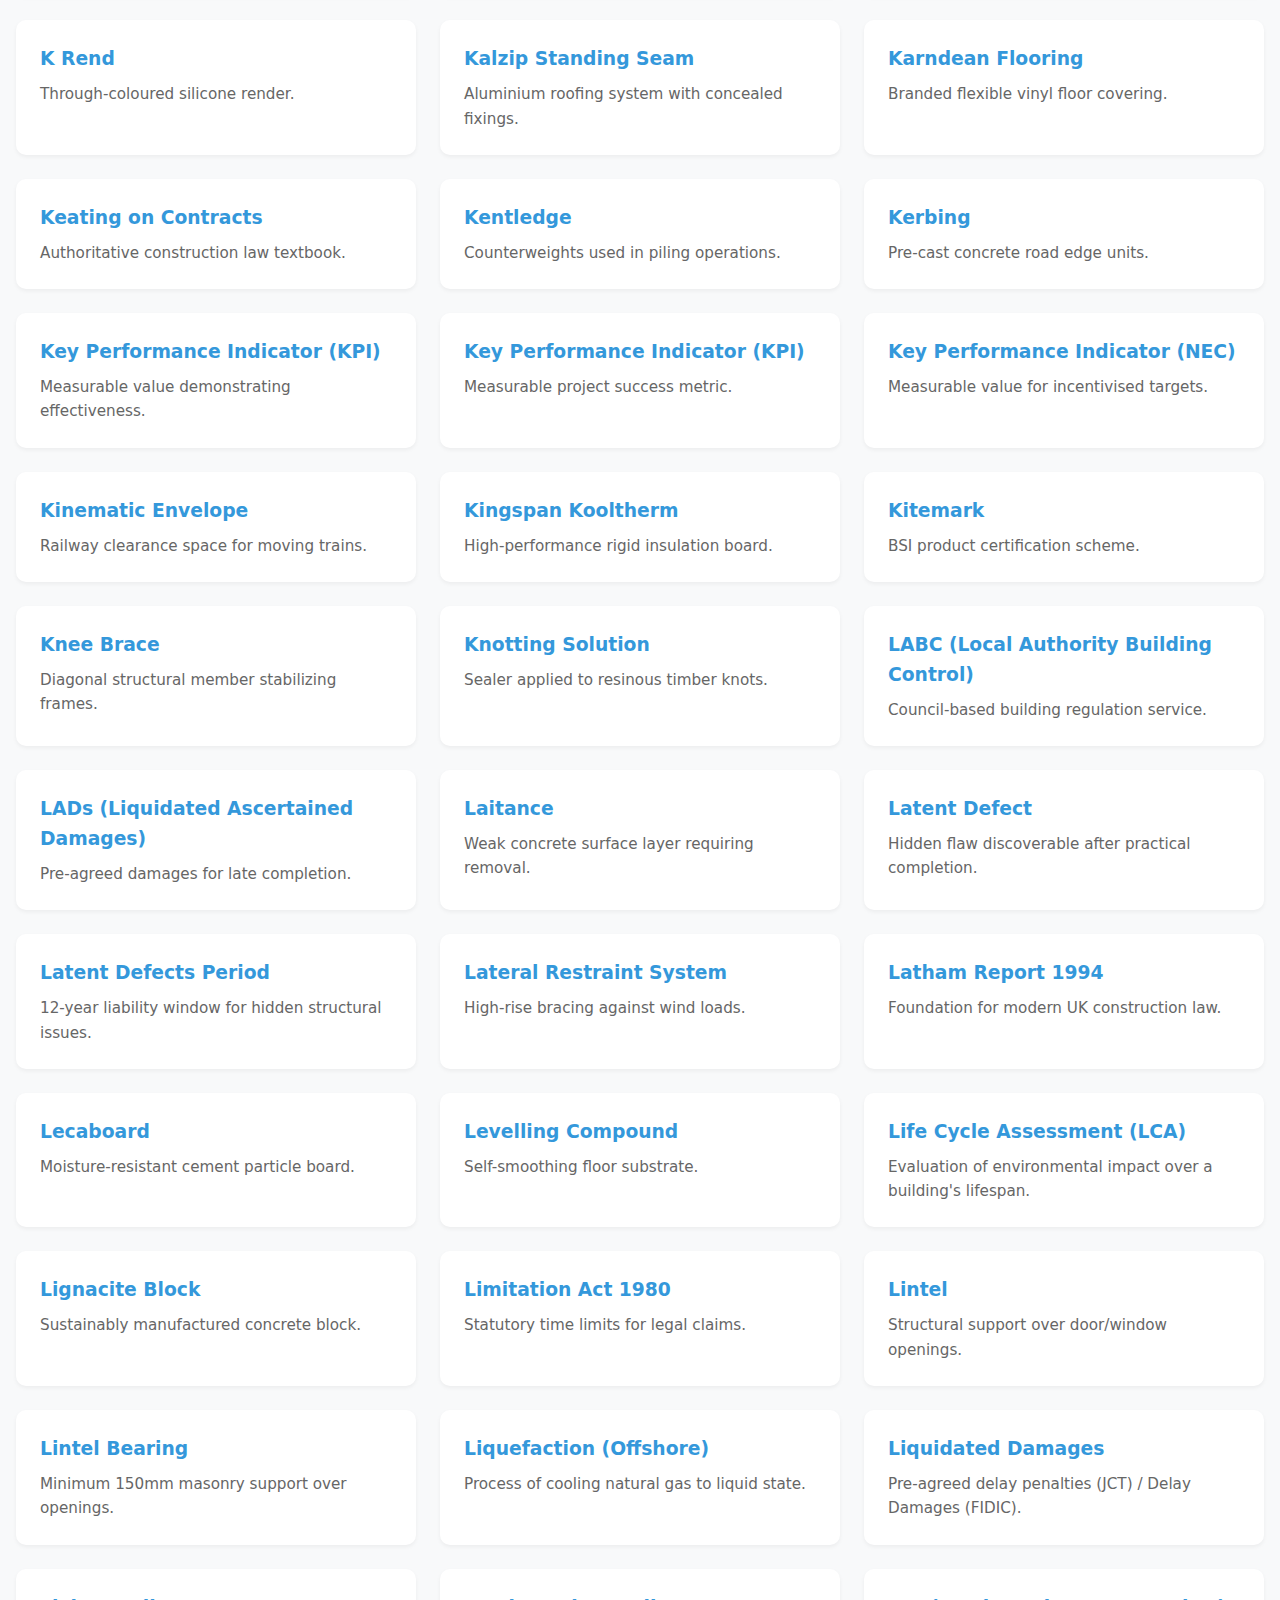
==== commit fccbd9c8: "Update index.html" ====
--- a/index.html
+++ b/index.html
@@ -11,7 +11,7 @@
     <header>
         <h1 id="page-title">The Quantity Surveying Dictionary</h1>
         <input type="text" id="searchBox" placeholder="Search Quantity Surveying & Construction terms...">
-        <p class="last-updated">Last Updated: 26/02/2025</p>
+        <p class="last-updated">Last Updated: 02/03/2025</p>
         <script data-goatcounter="https://191186.goatcounter.com/count" async src="//gc.zgo.at/count.js"></script>
         <div class="creator-note">
             Created by <a href="https://www.linkedin.com/in/bengoulding" target="_blank" rel="noopener">Ben</a><br>
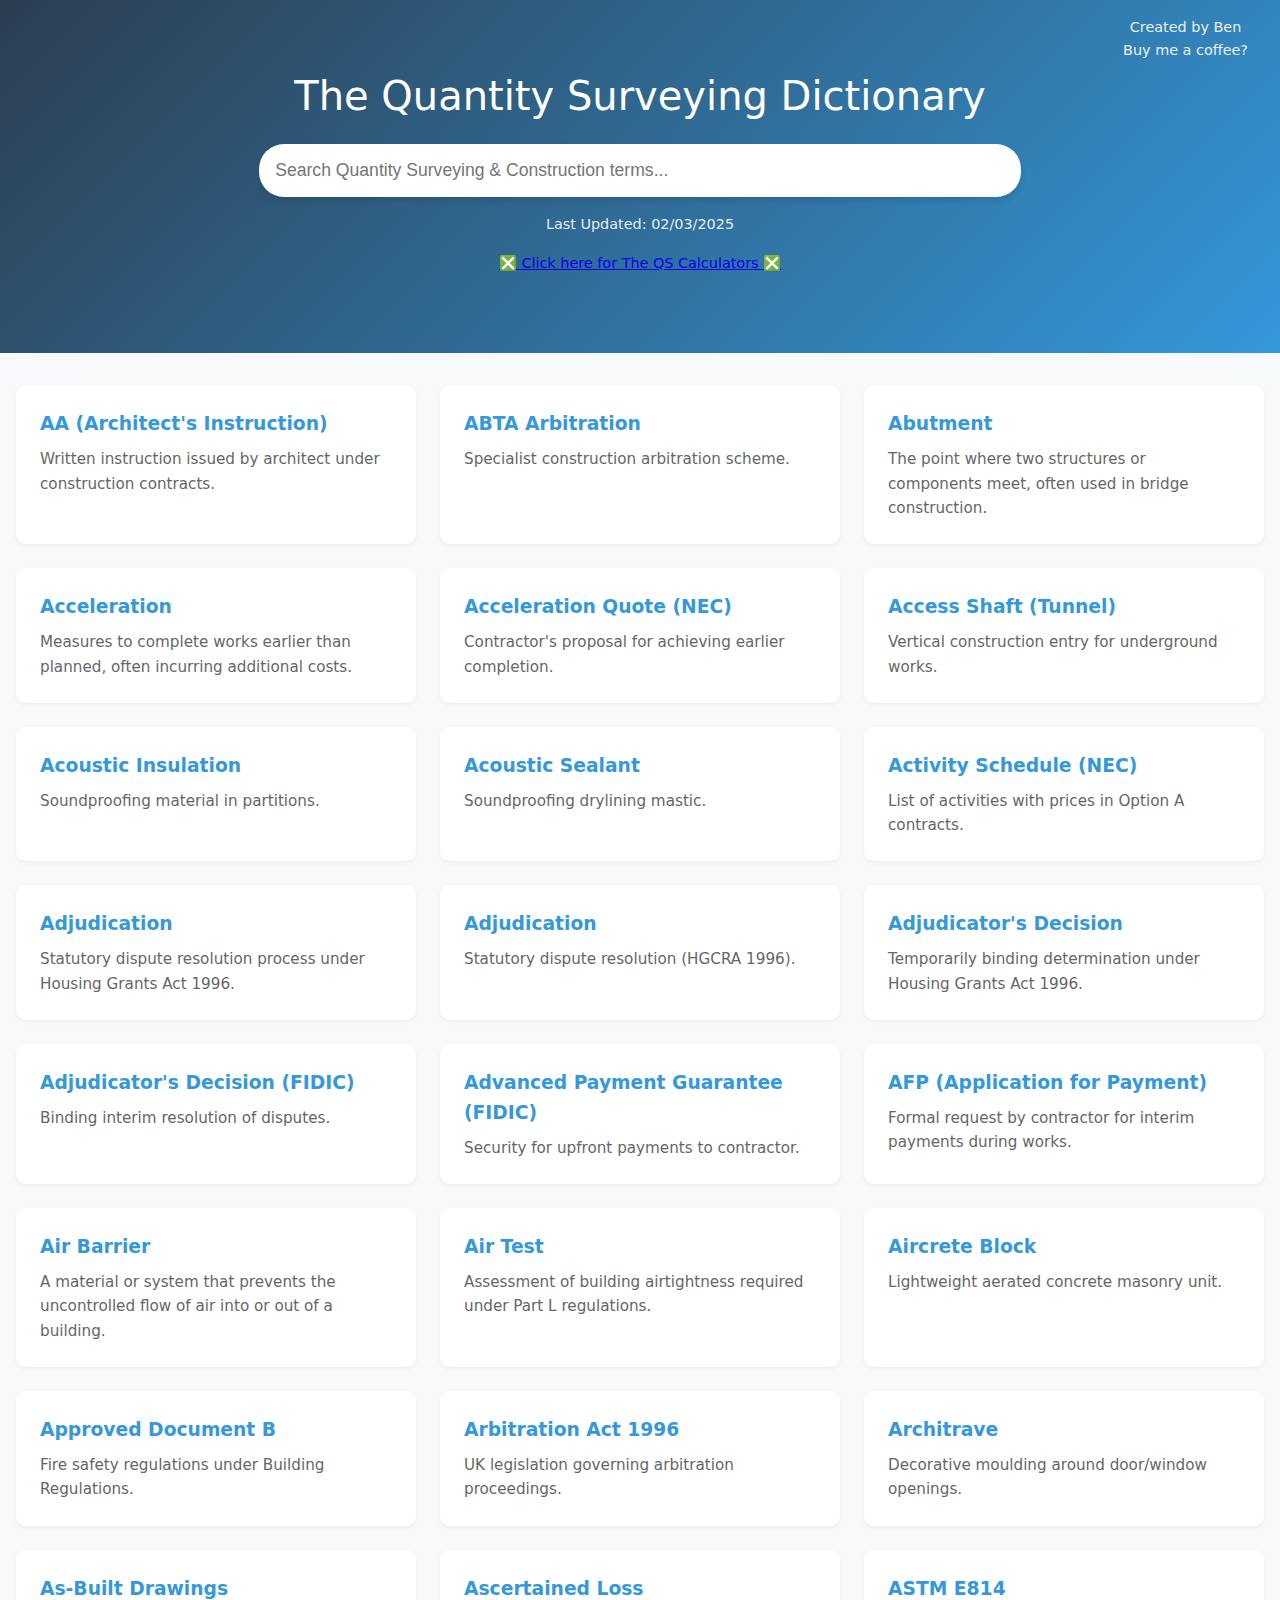
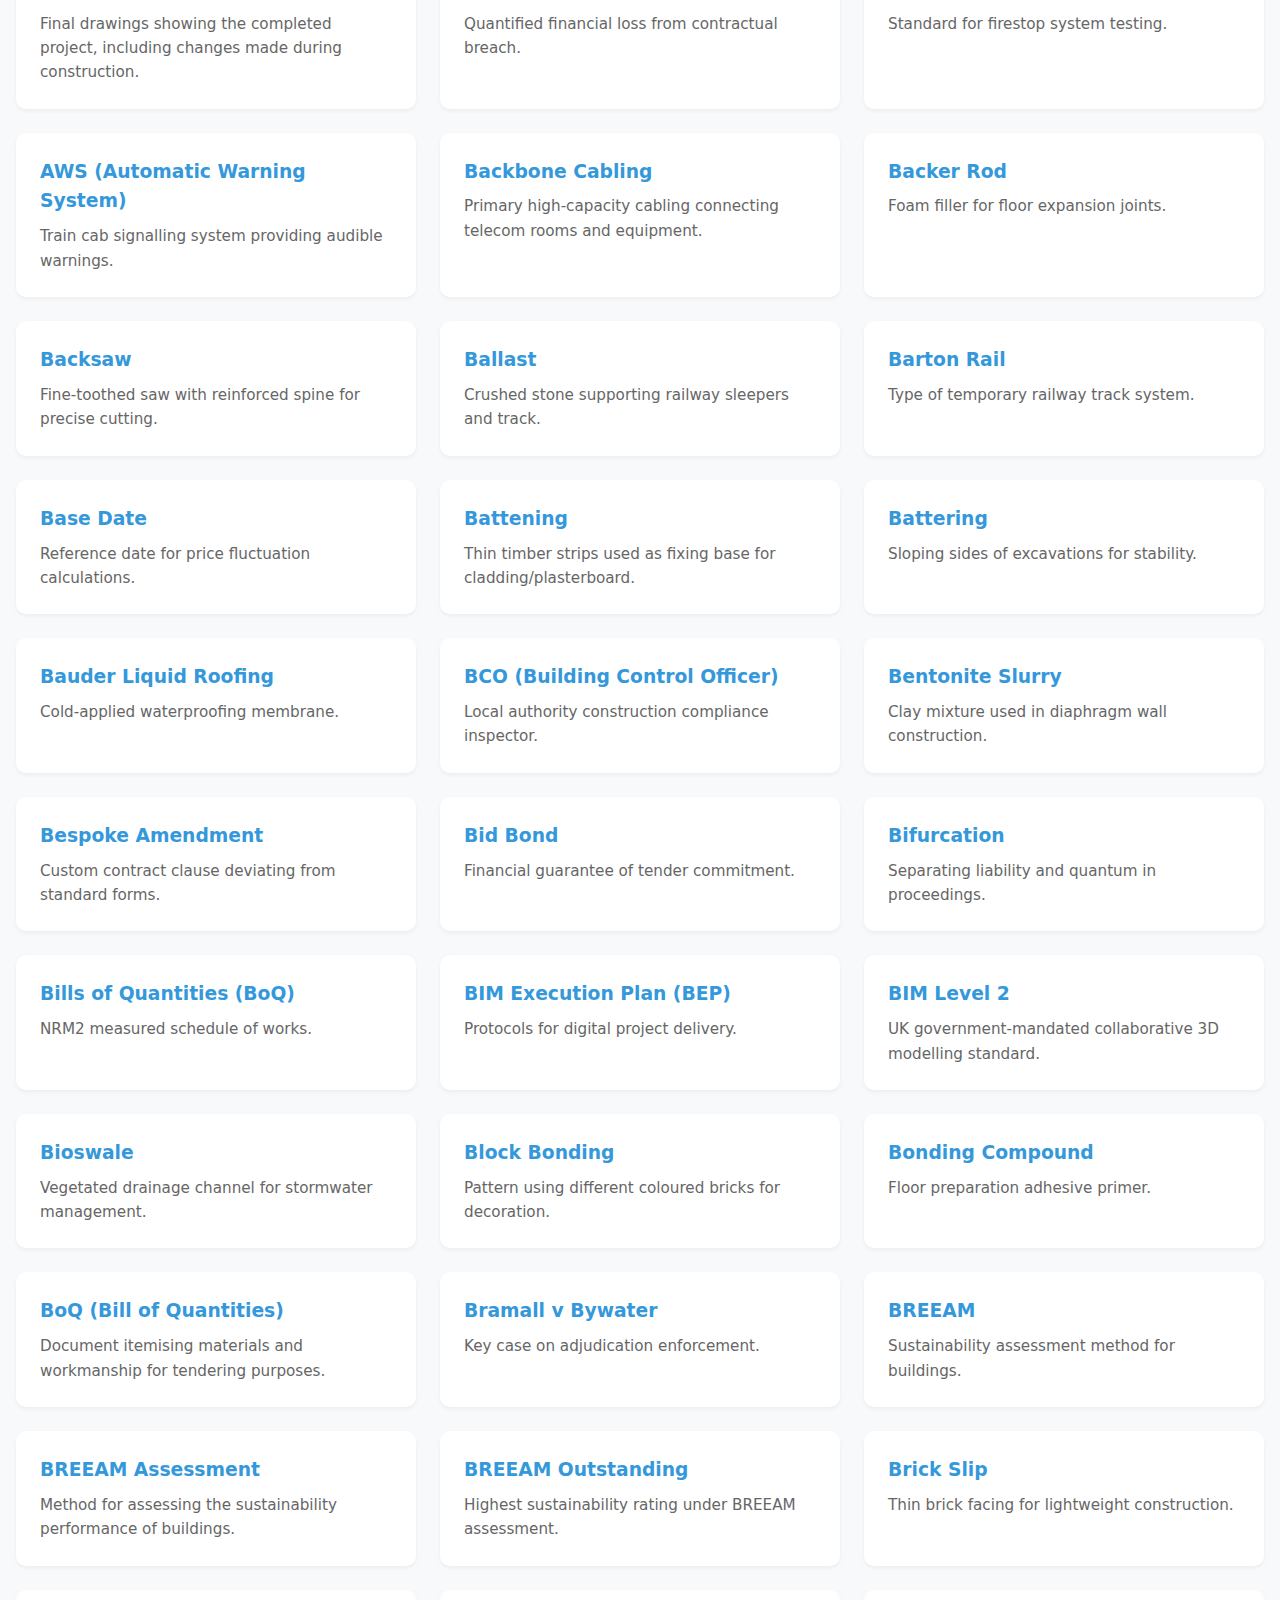
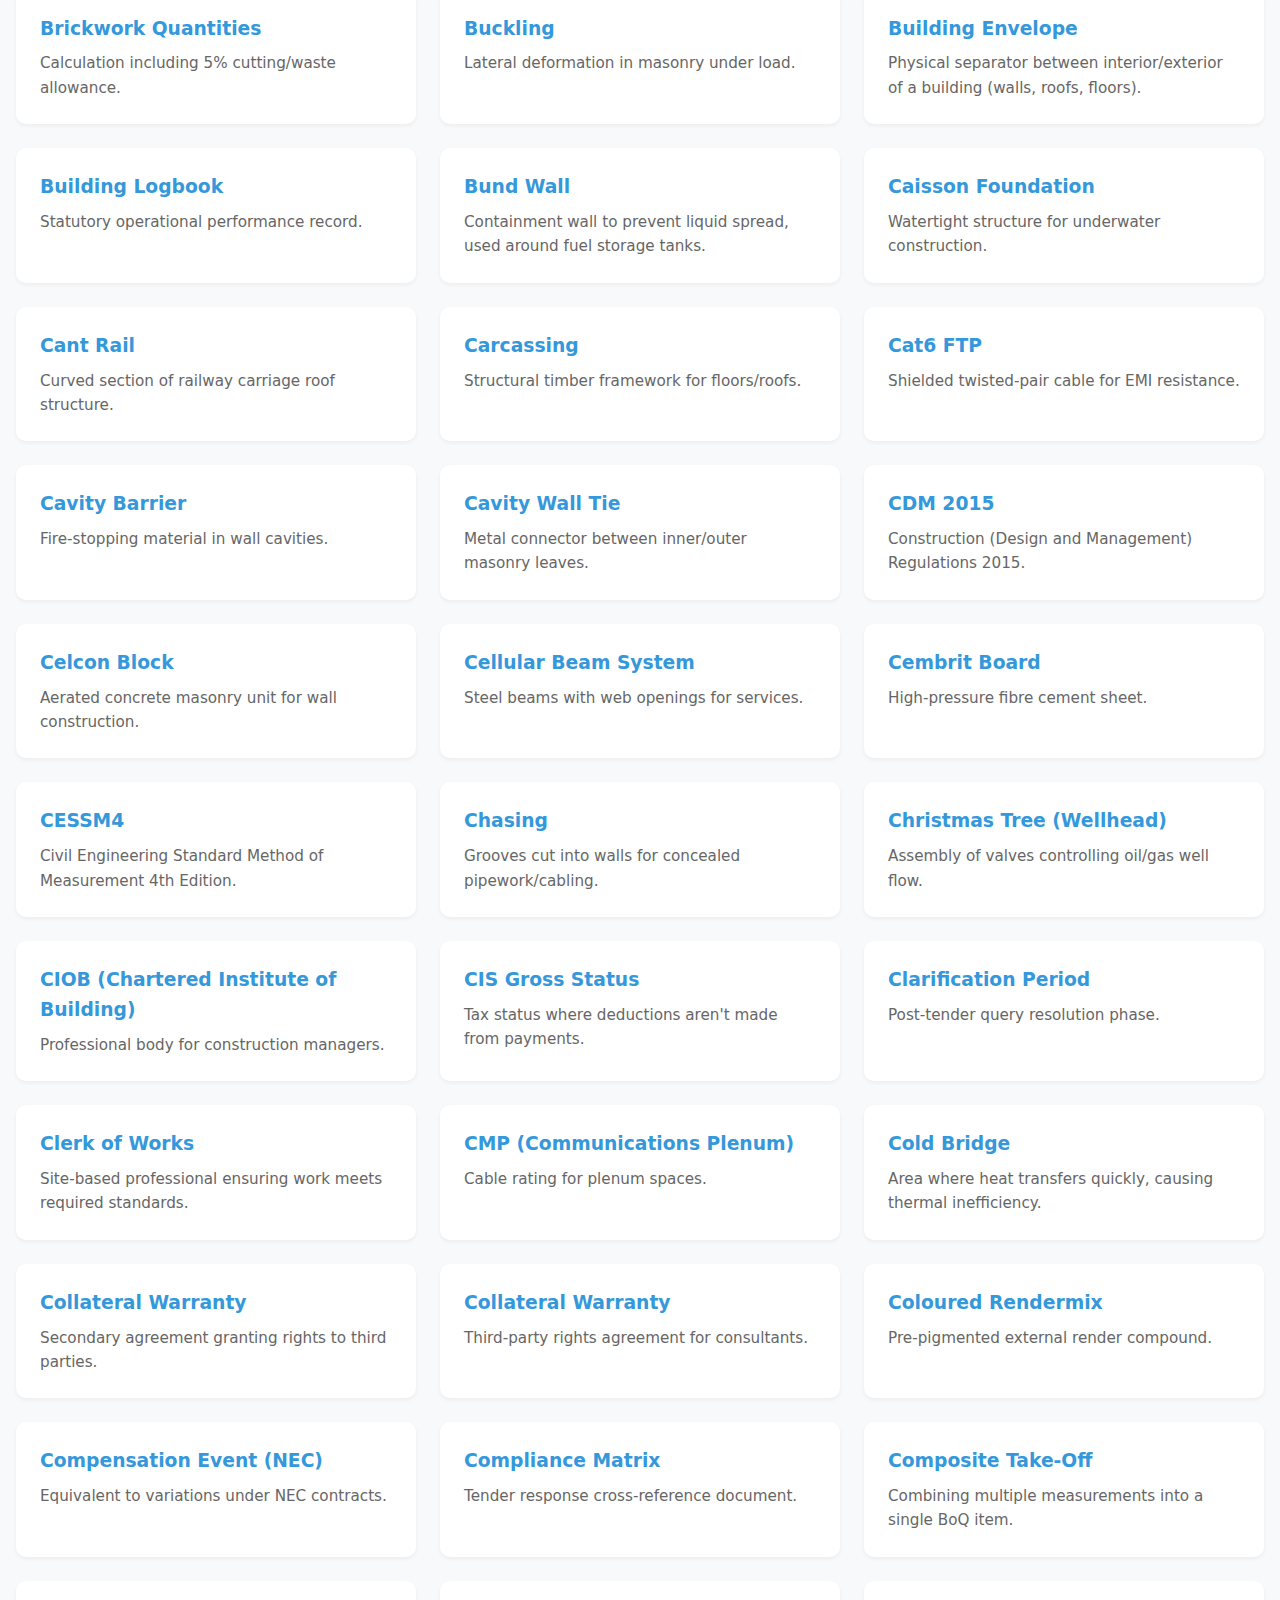
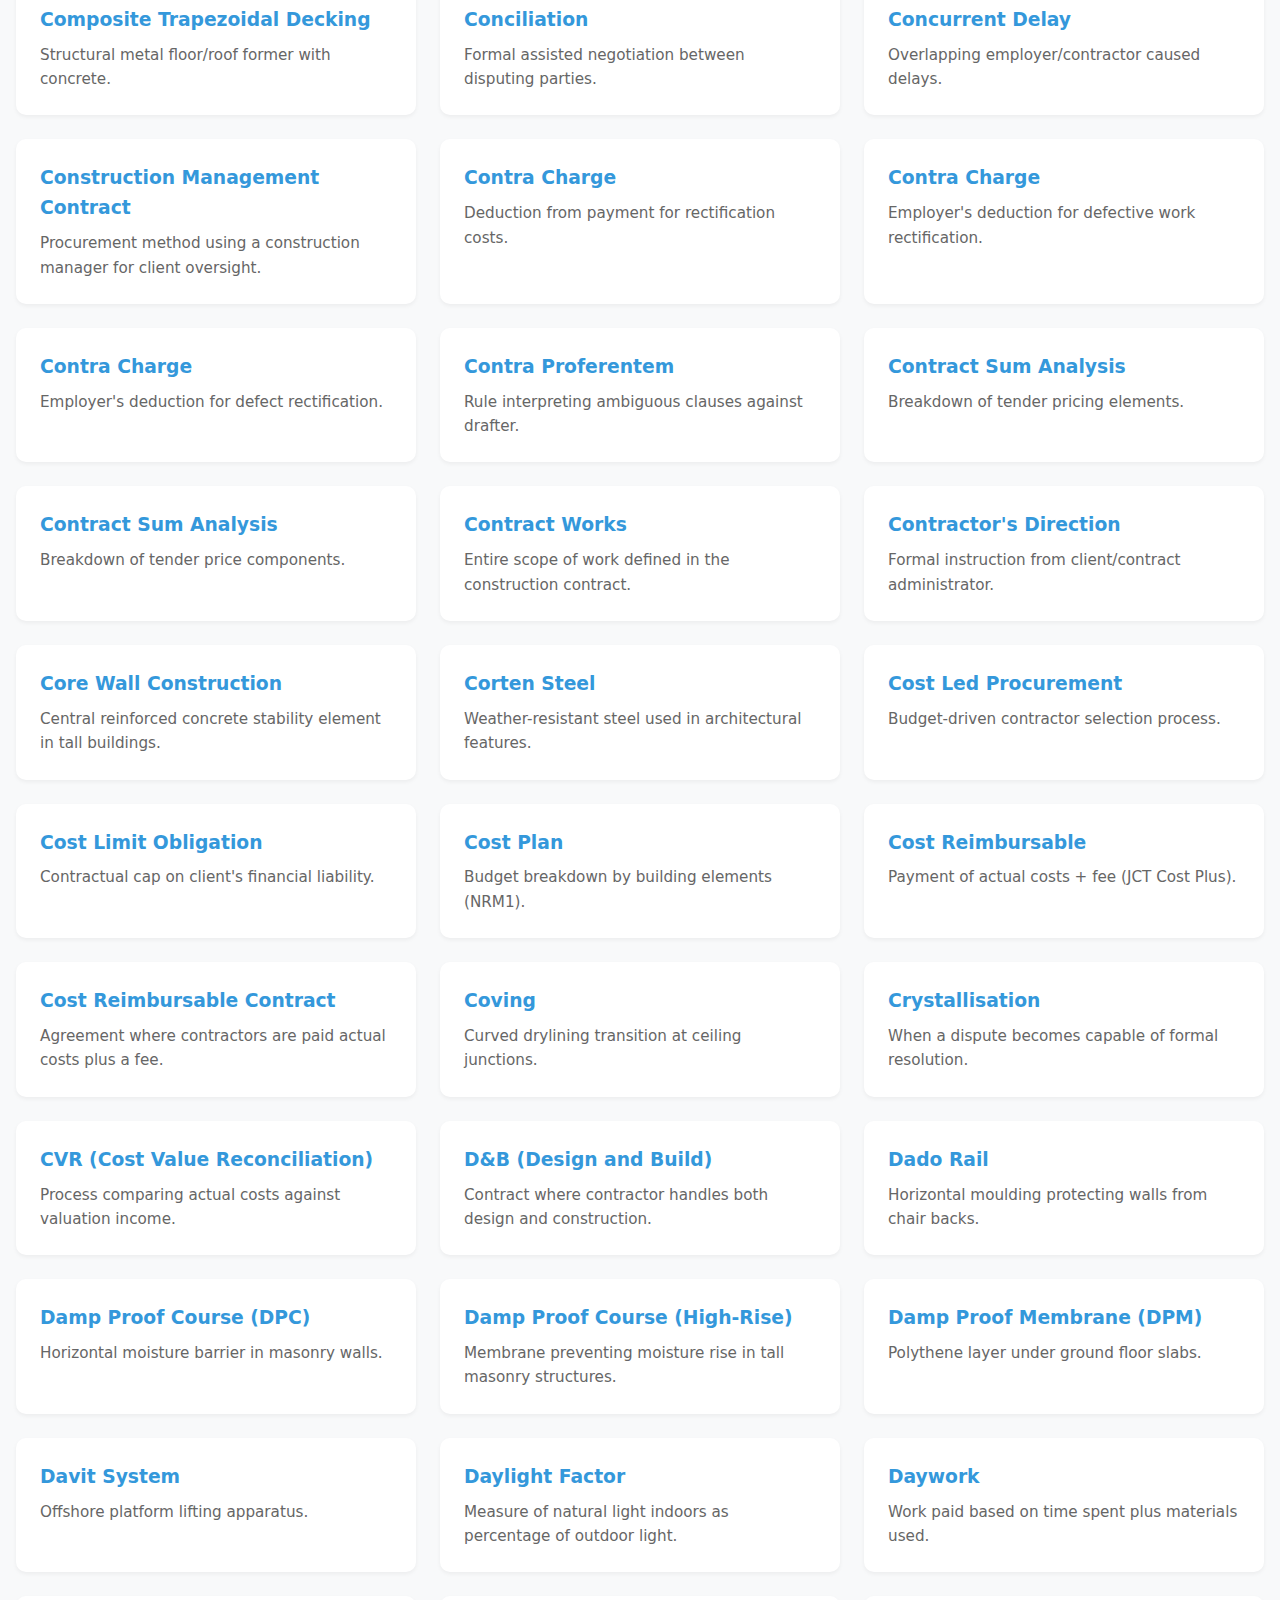
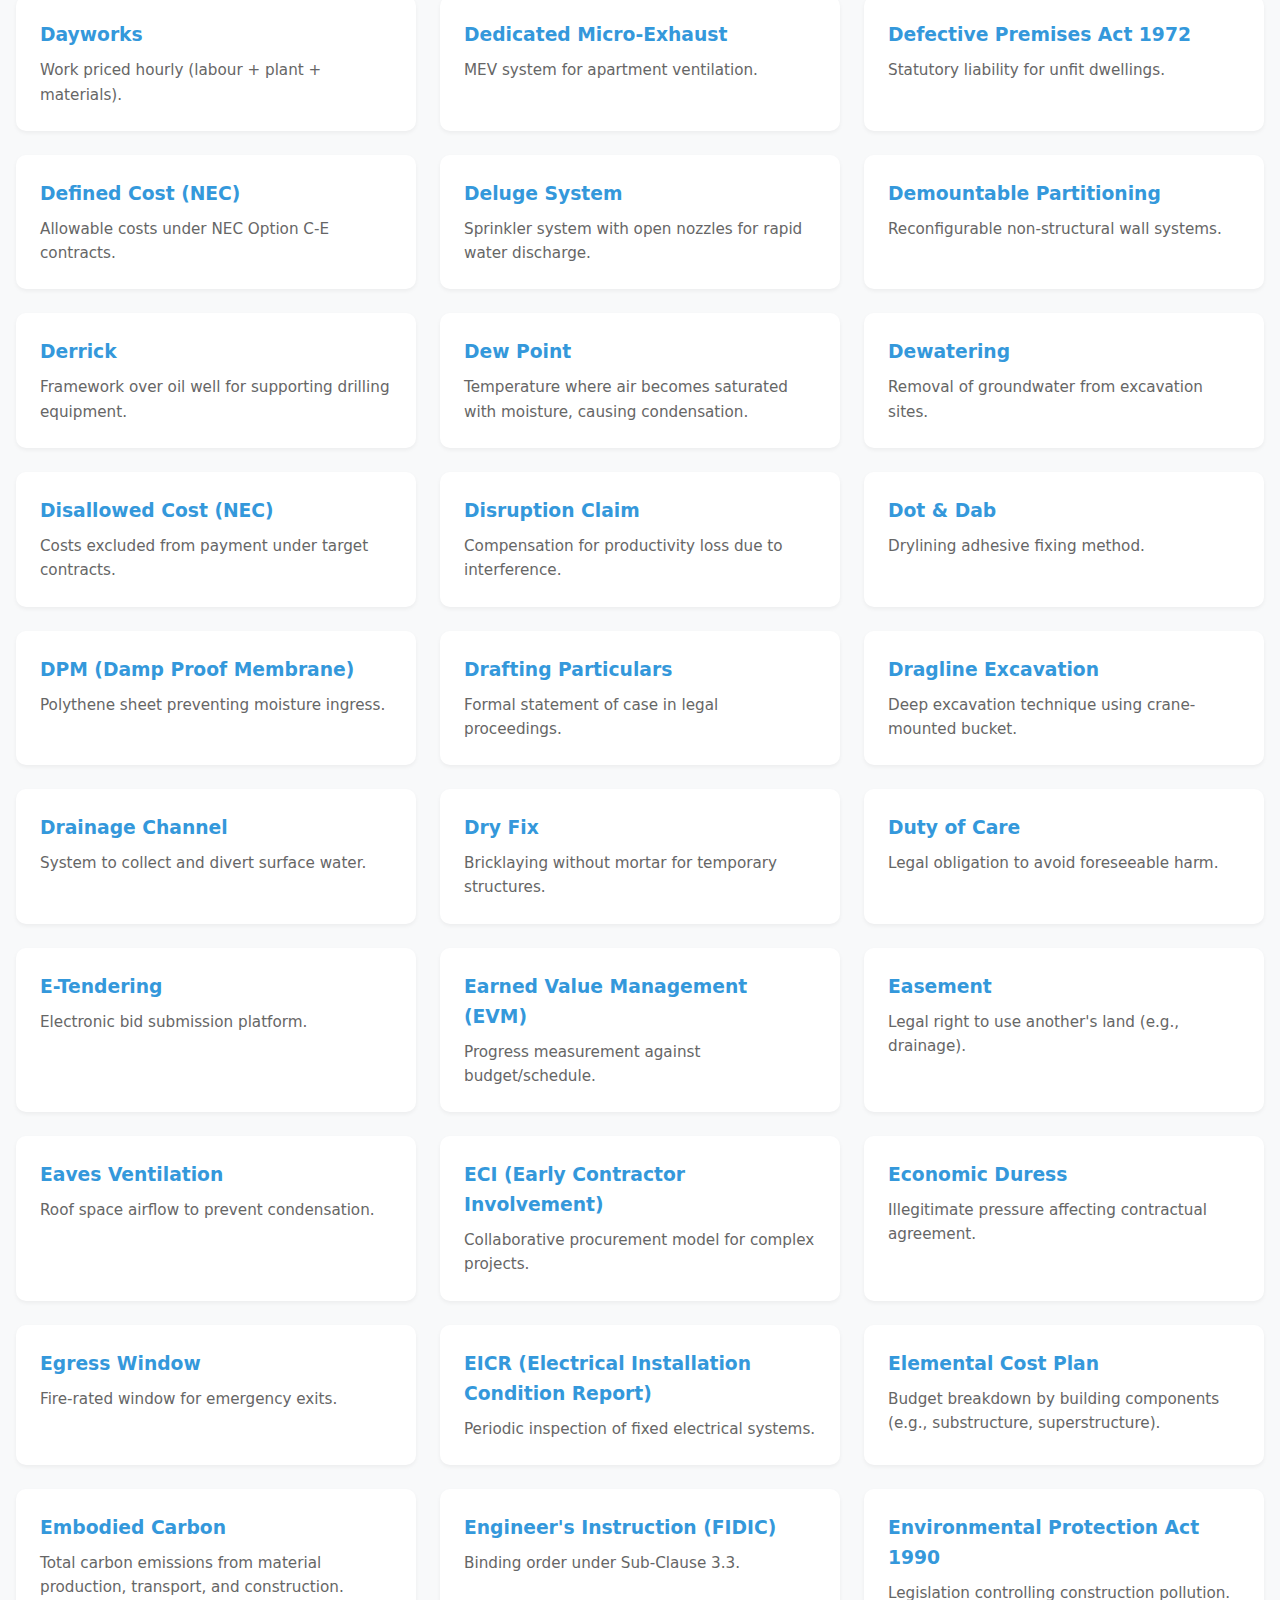
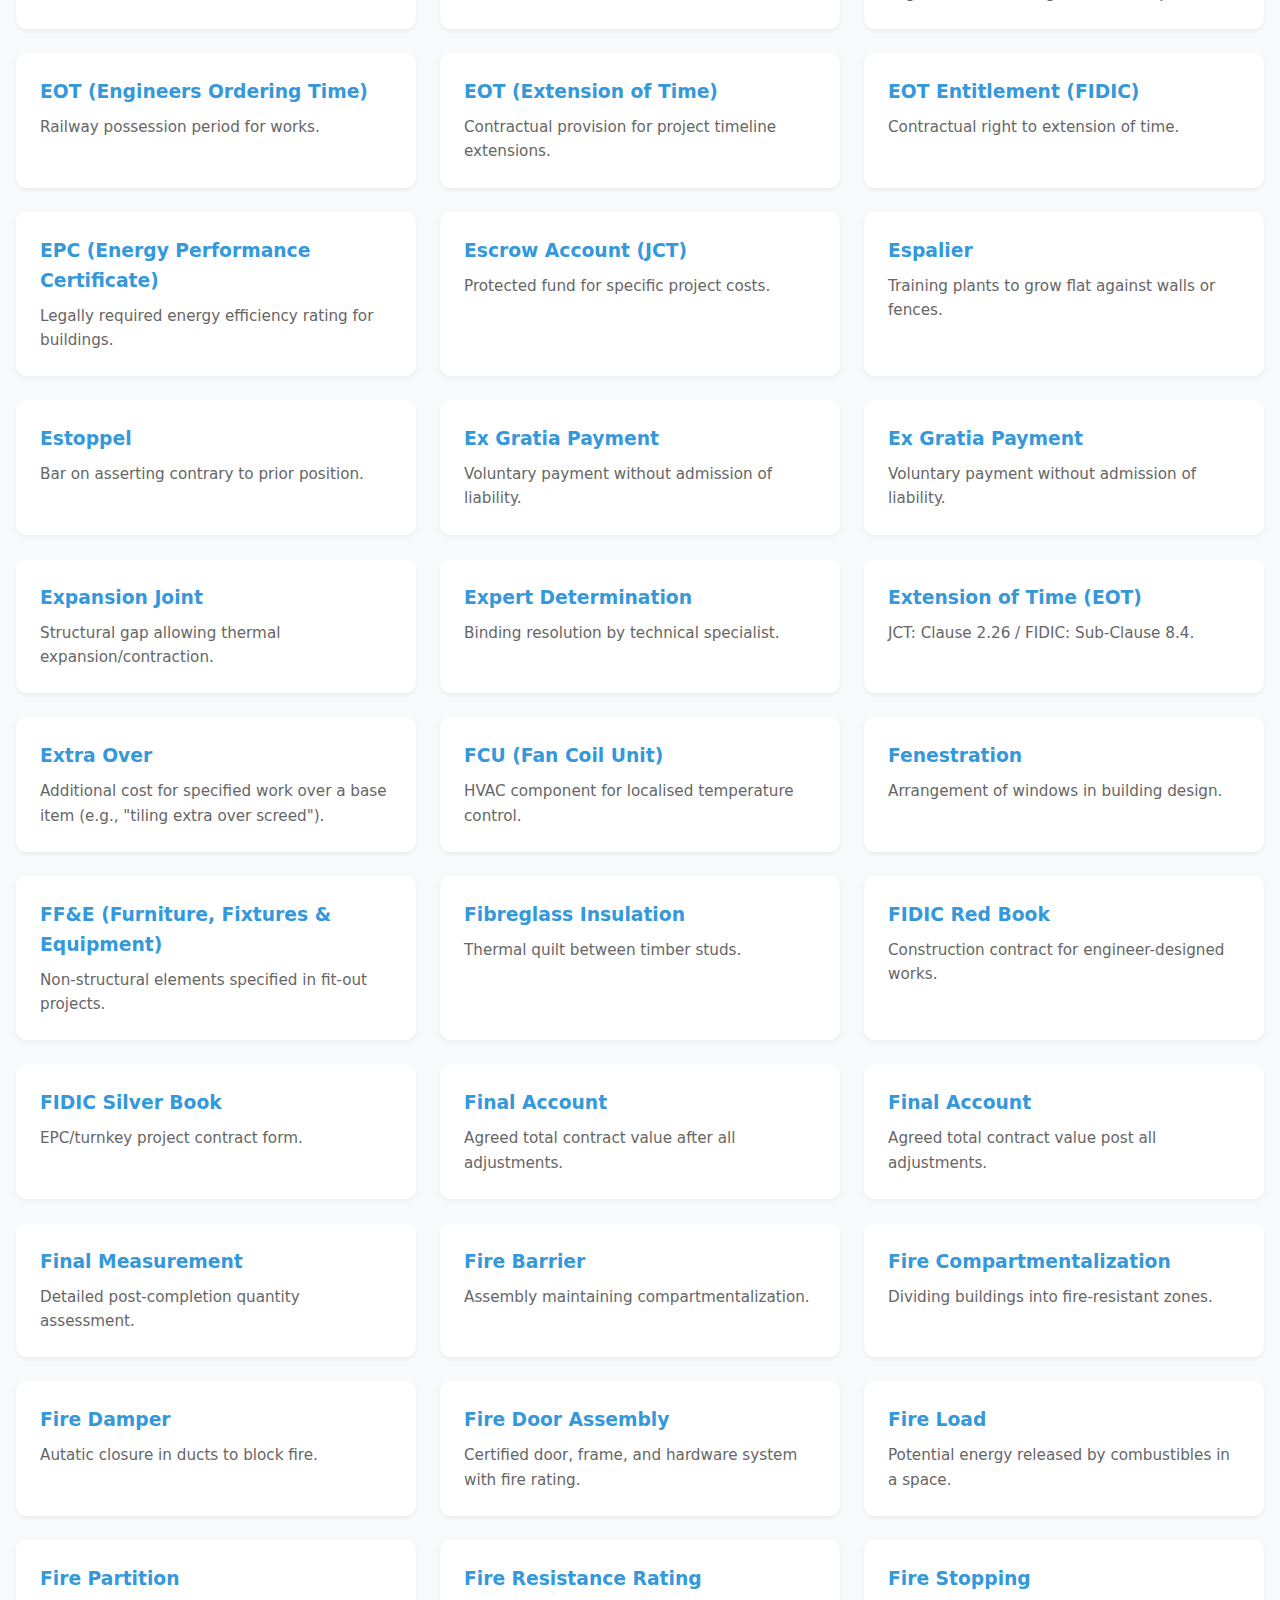
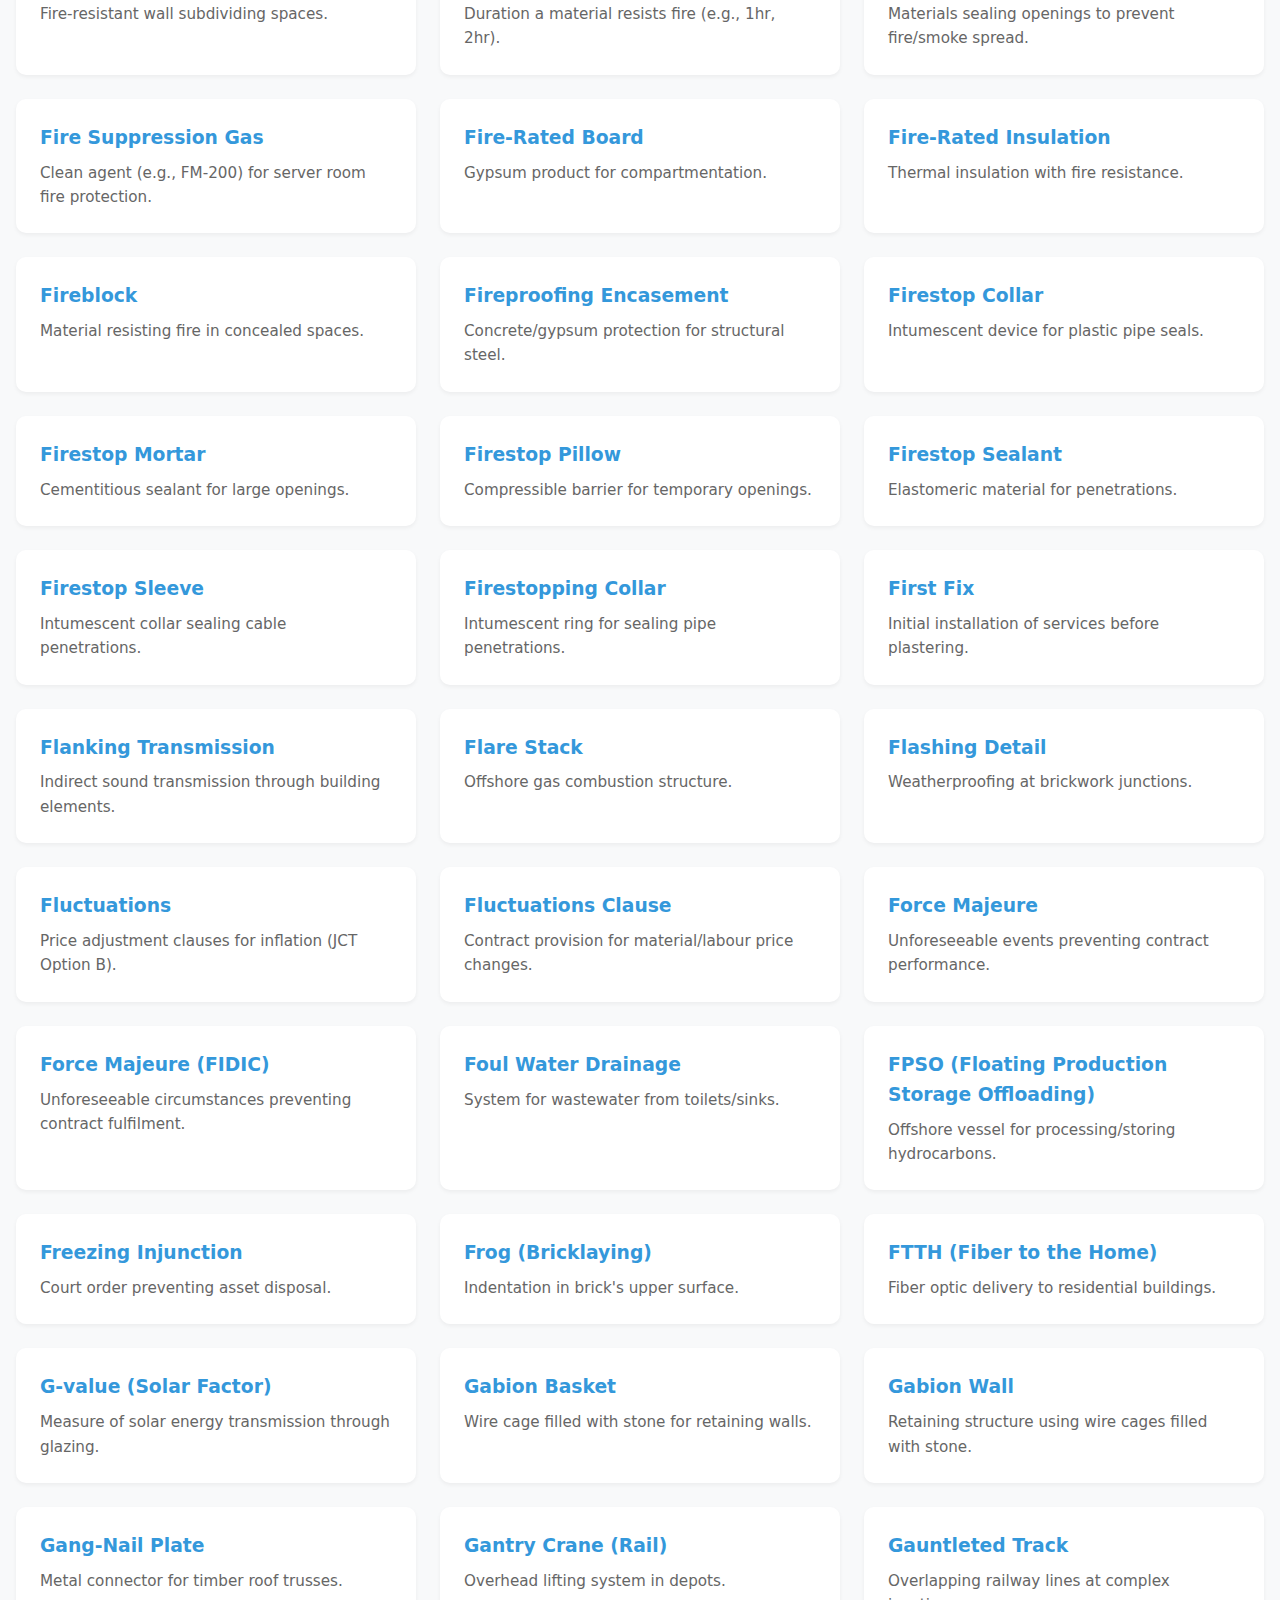
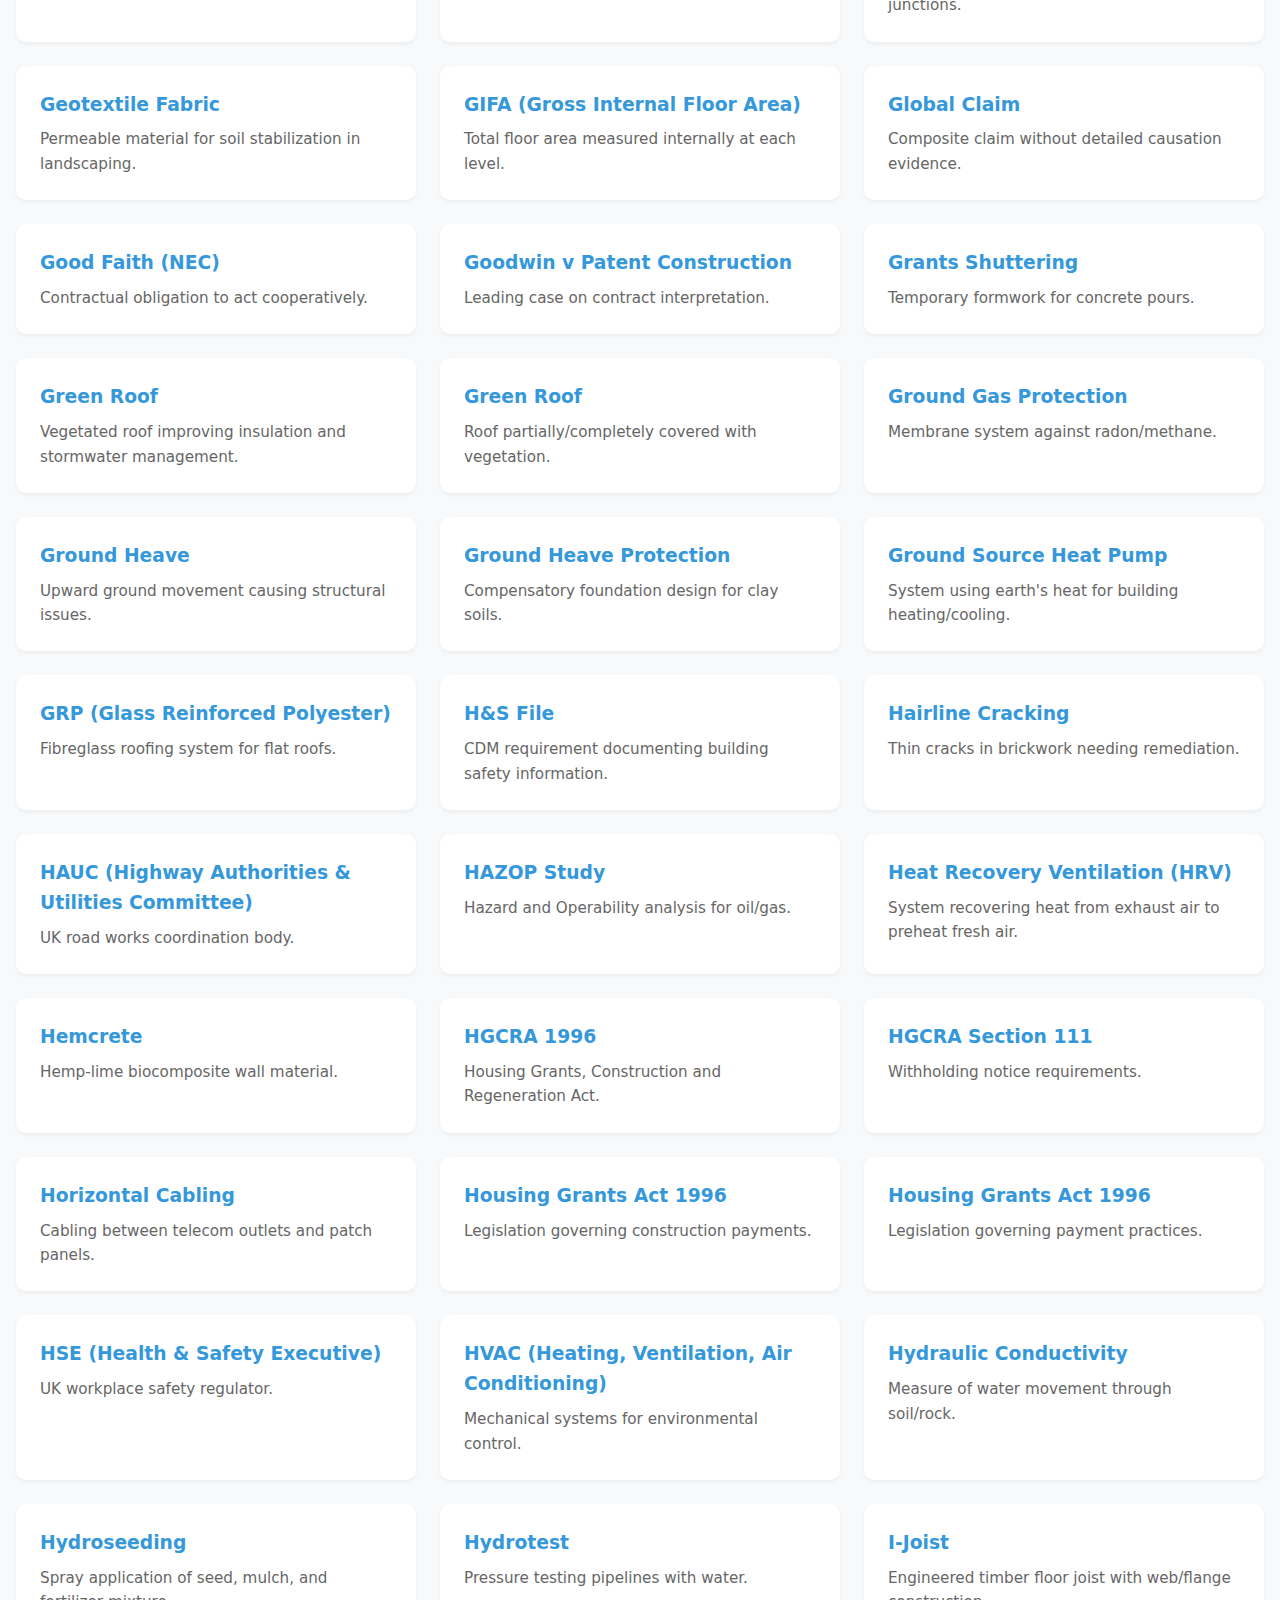
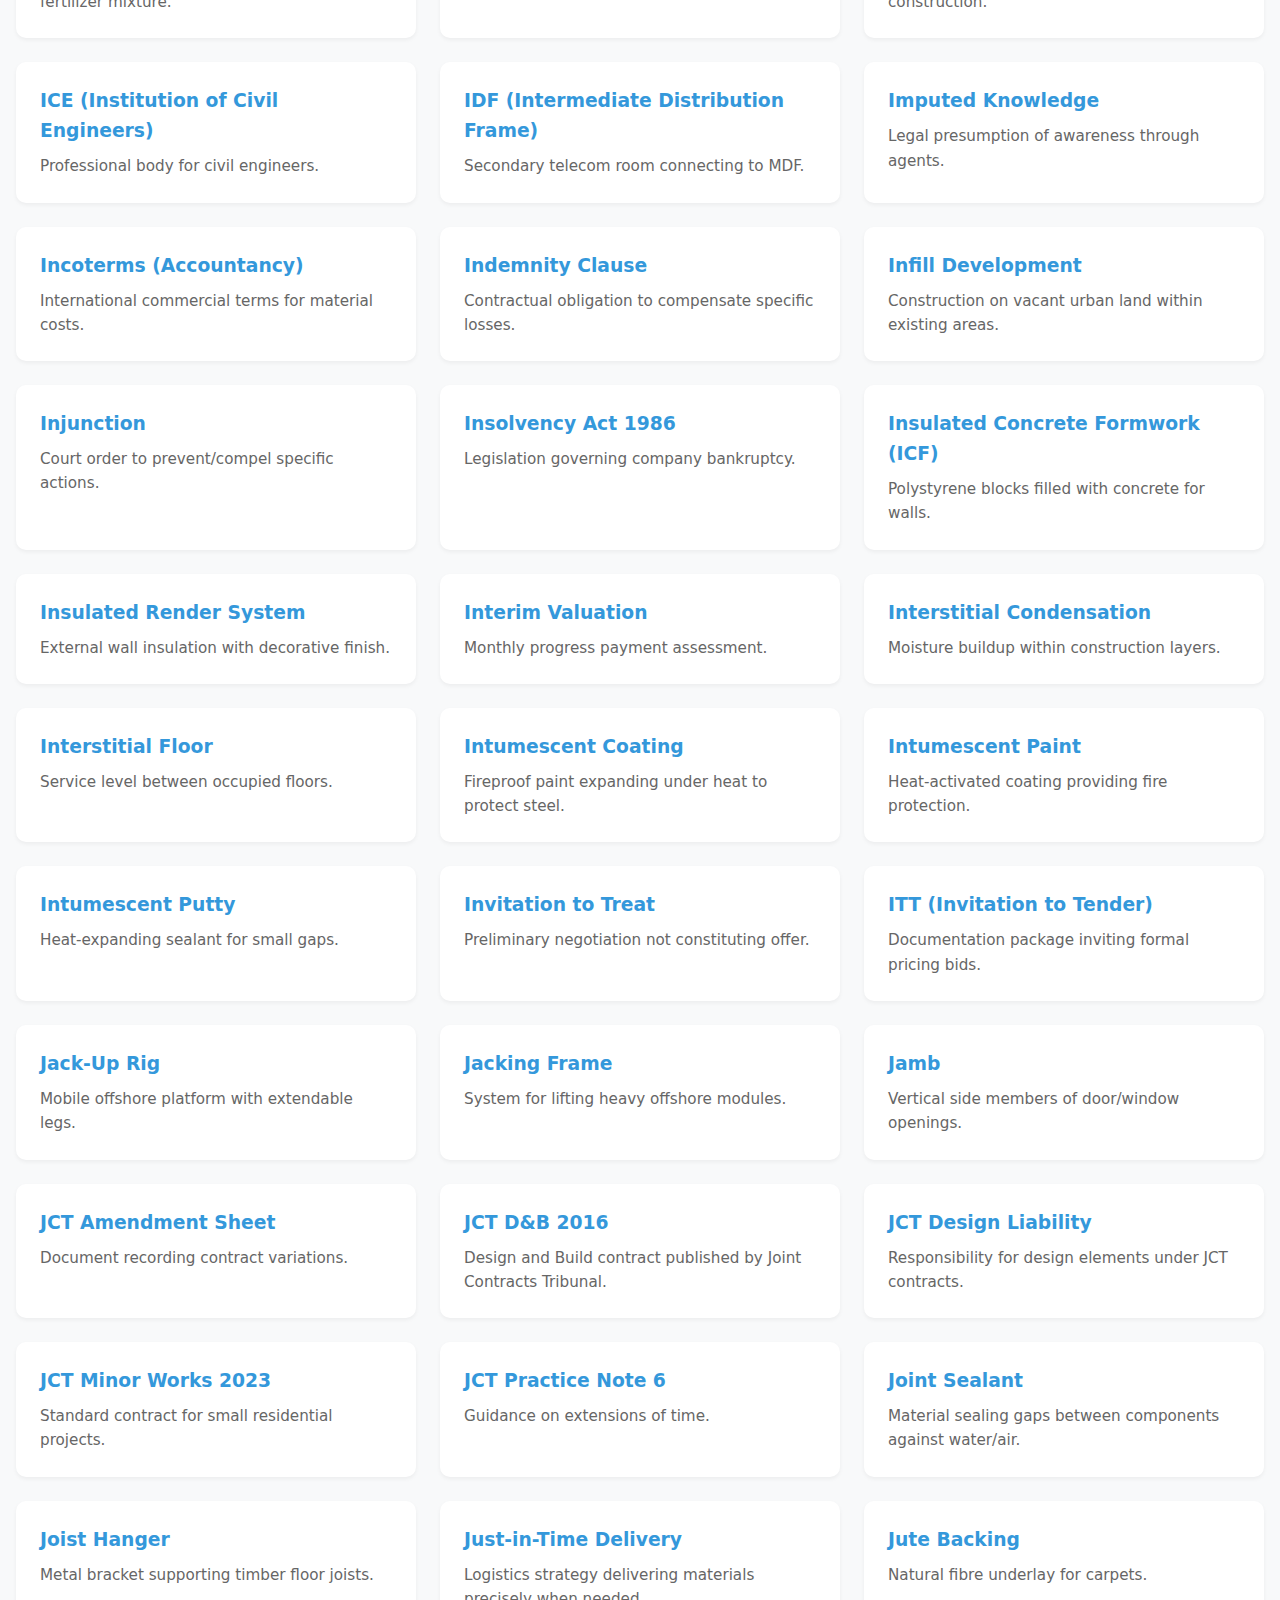
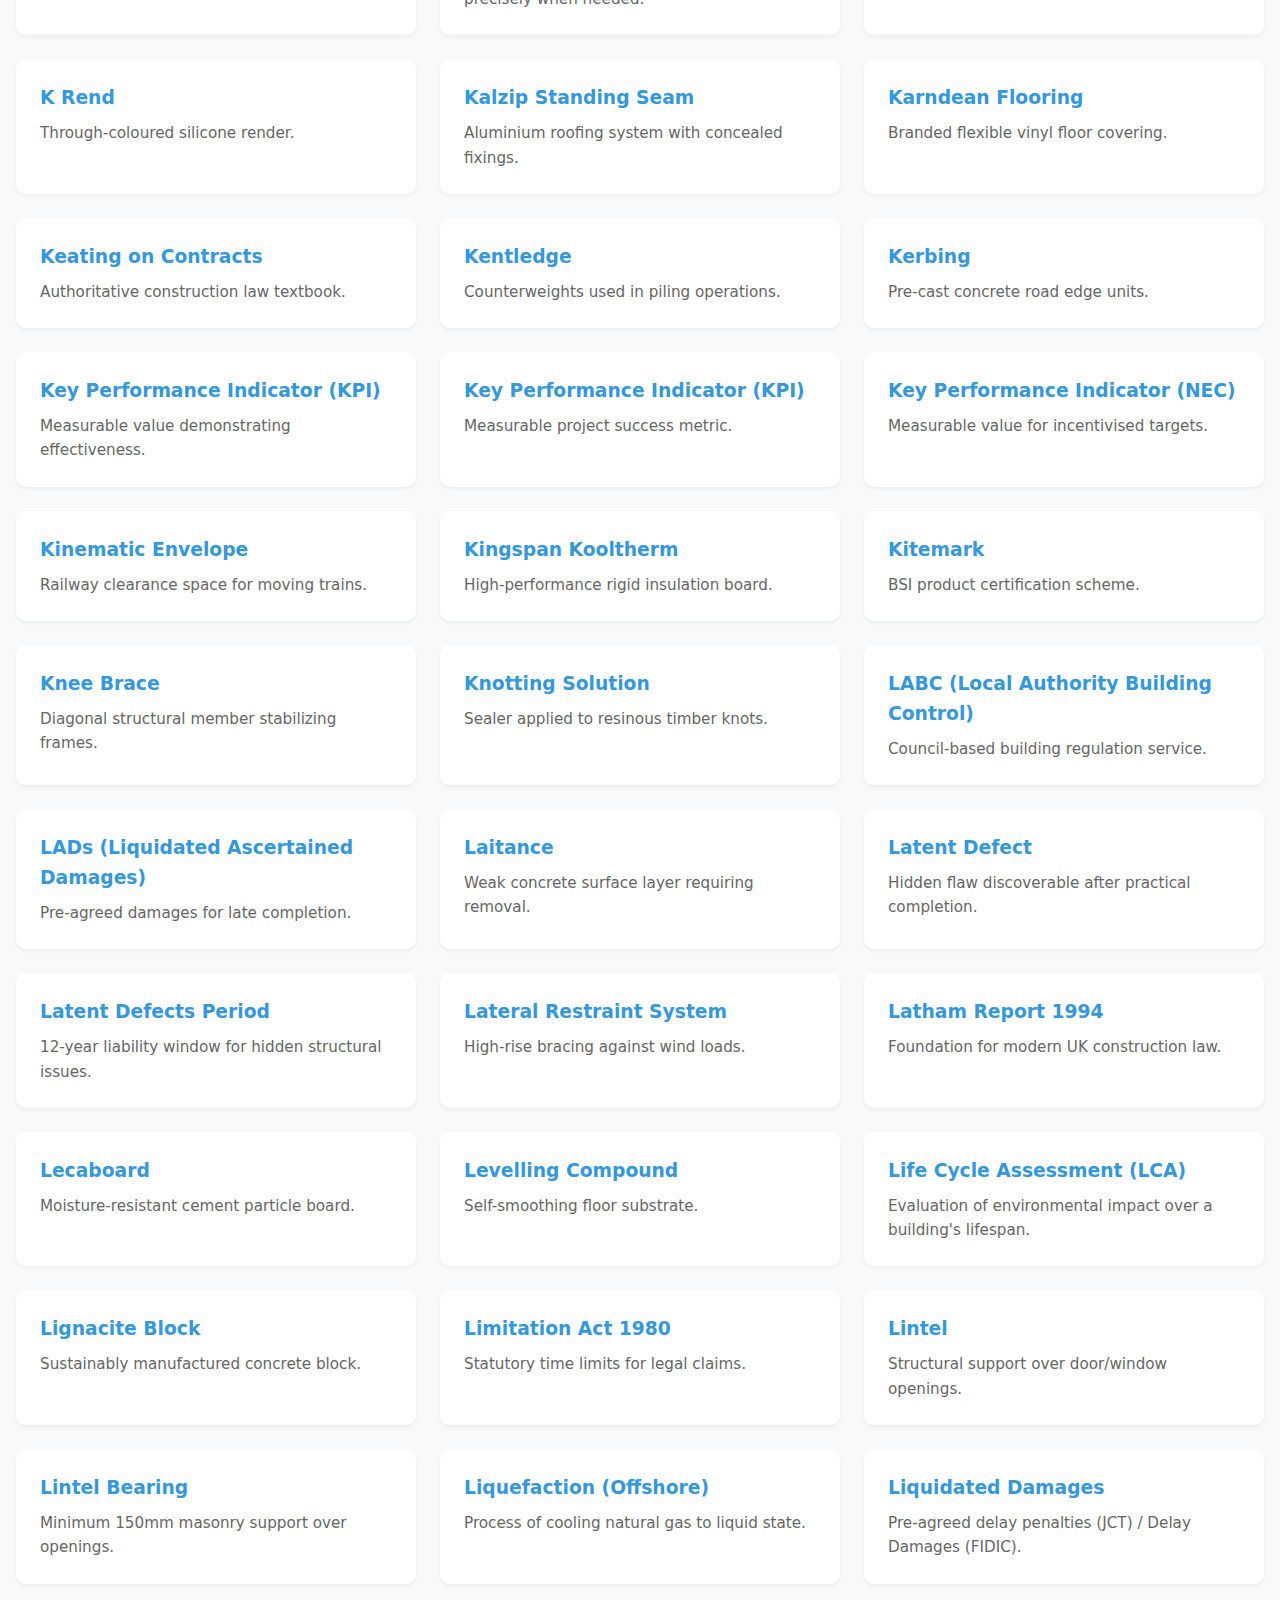
==== commit 6f72c956: "Update index.html" ====
--- a/index.html
+++ b/index.html
@@ -12,6 +12,7 @@
         <h1 id="page-title">The Quantity Surveying Dictionary</h1>
         <input type="text" id="searchBox" placeholder="Search Quantity Surveying & Construction terms...">
         <p class="last-updated">Last Updated: 02/03/2025</p>
+        <p class="last-updated"><a href="http://www.theqscalculators.com/" target="_blank">&#10062; Click here for The QS Calculators &#10062;</a></p>
         <script data-goatcounter="https://191186.goatcounter.com/count" async src="//gc.zgo.at/count.js"></script>
         <div class="creator-note">
             Created by <a href="https://www.linkedin.com/in/bengoulding" target="_blank" rel="noopener">Ben</a><br>
